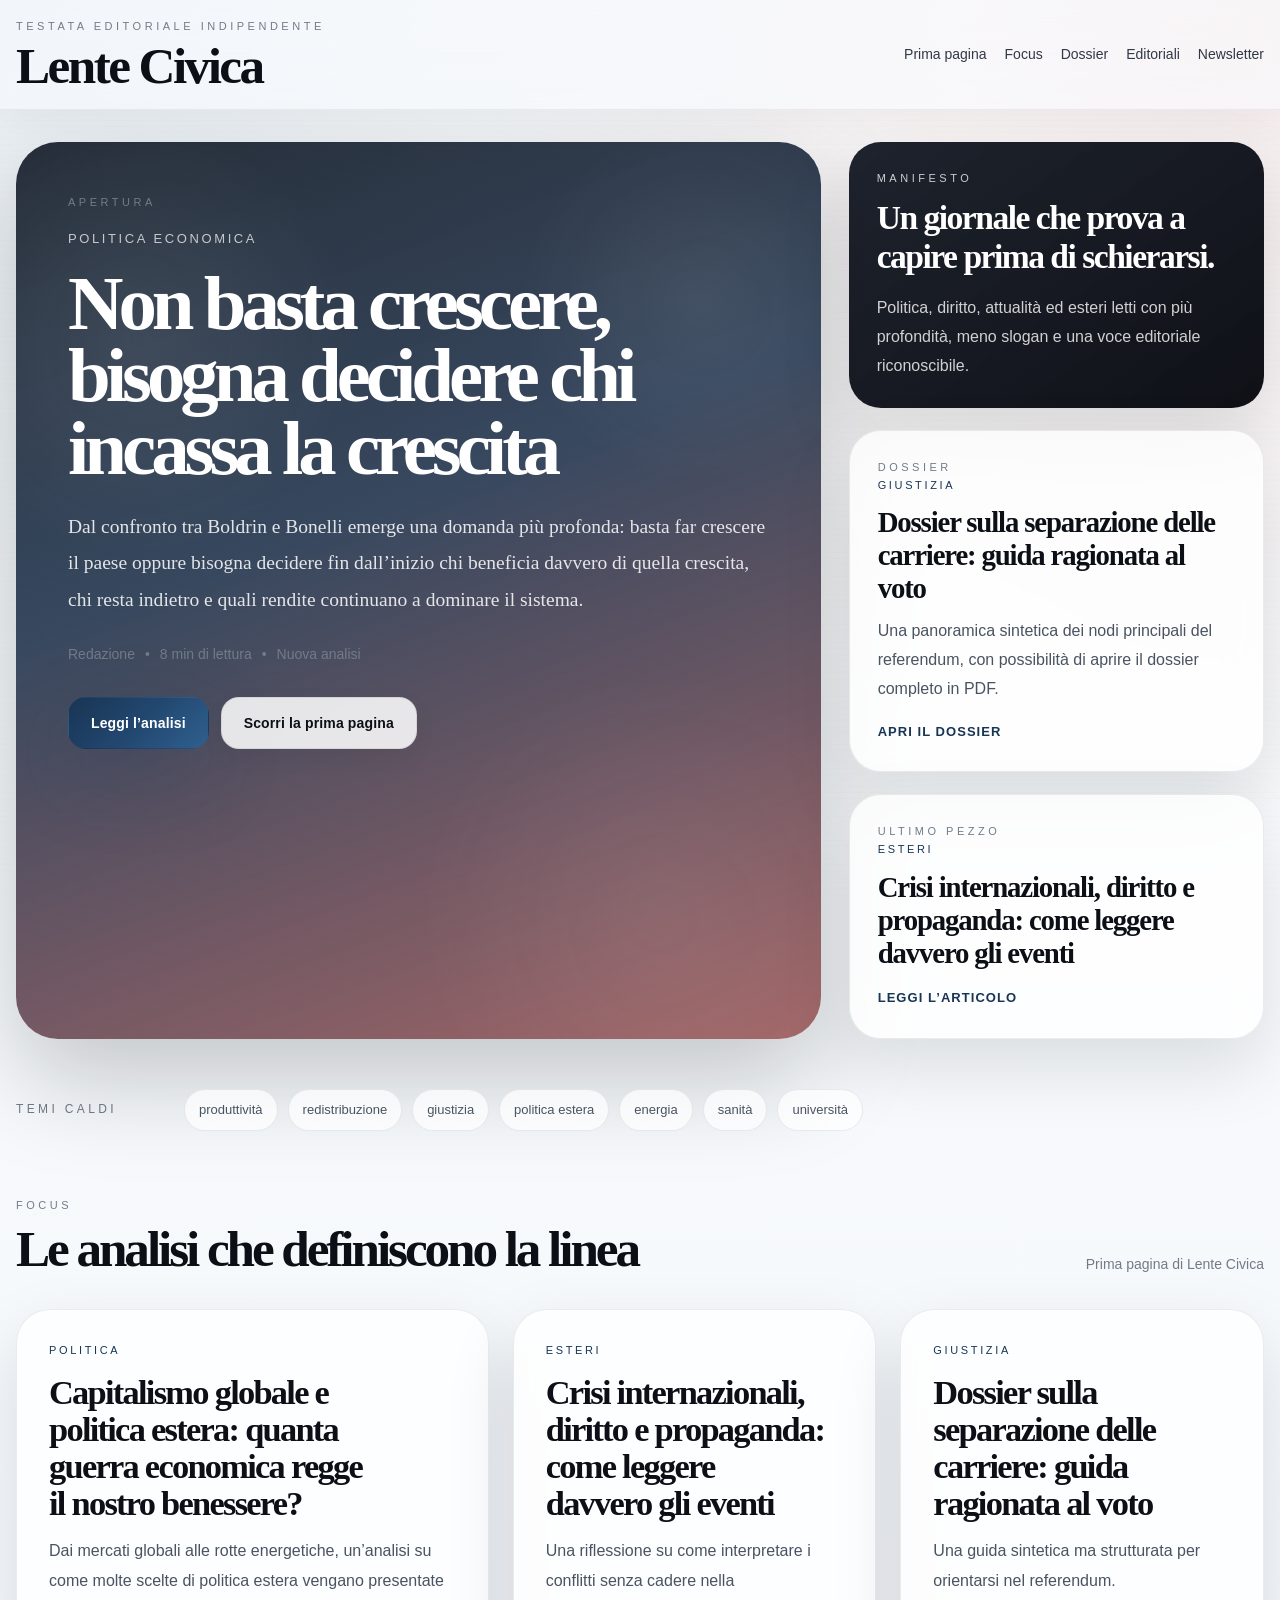
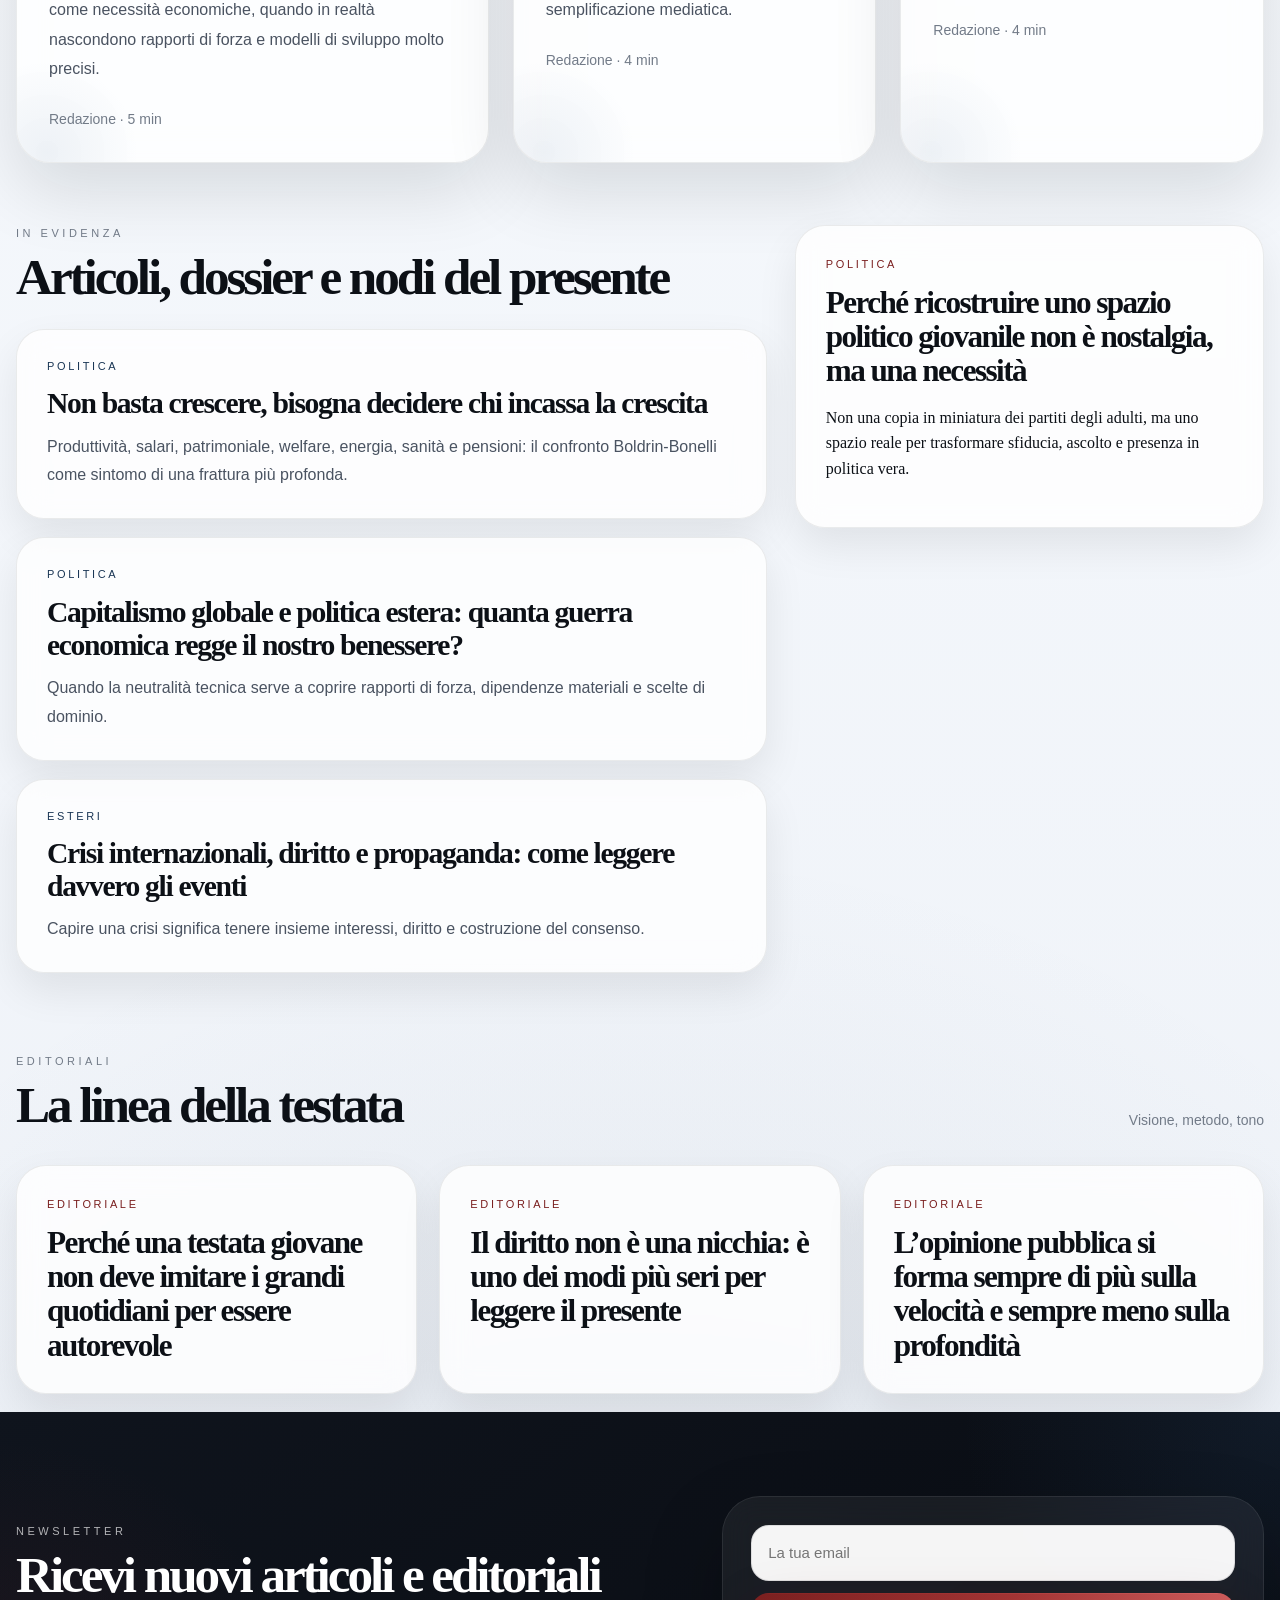
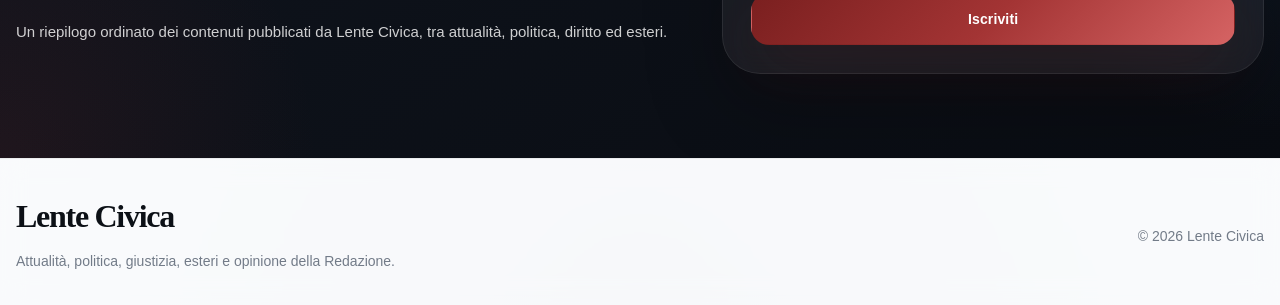
==== index.html @ 94ac6a51 "Update index.html" ====
<!DOCTYPE html>
<html lang="it">
<head>
  <meta charset="UTF-8" />
  <meta name="viewport" content="width=device-width, initial-scale=1.0" />
  <title>Lente Civica</title>
  <meta name="description" content="Lente Civica - Attualità, politica, giustizia, esteri e opinione della Redazione." />
  <link rel="stylesheet" href="styles.css" />
</head>
<body>
  <header class="site-header">
    <div class="container header-inner">
      <div class="brand">
        <div class="eyebrow">Testata editoriale indipendente</div>
        <a href="index.html" class="logo">Lente Civica</a>
      </div>

      <nav class="main-nav">
        <a href="#prima-pagina">Prima pagina</a>
        <a href="#focus">Focus</a>
        <a href="#dossier">Dossier</a>
        <a href="#editoriali">Editoriali</a>
        <a href="#newsletter">Newsletter</a>
      </nav>
    </div>
  </header>

  <main>
    <section class="front-page-hero" id="prima-pagina">
      <div class="container">
        <div class="front-page-grid">
          <article class="lead-feature">
            <div class="lead-feature-inner">
              <div class="eyebrow">Apertura</div>
              <div class="lead-kicker">Politica economica</div>
              <h1>Non basta crescere, bisogna decidere chi incassa la crescita</h1>
              <p class="lead-summary">
                Dal confronto tra Boldrin e Bonelli emerge una domanda più profonda: basta far crescere il paese oppure bisogna decidere fin dall’inizio chi beneficia davvero di quella crescita, chi resta indietro e quali rendite continuano a dominare il sistema.
              </p>
              <div class="meta">
                <span>Redazione</span>
                <span>•</span>
                <span>8 min di lettura</span>
                <span>•</span>
                <span>Nuova analisi</span>
              </div>
              <div class="hero-actions">
                <a class="btn btn-blue" href="articoli/boldrin-bonelli-crescita-redistribuzione.html">Leggi l’analisi</a>
                <a class="btn btn-light" href="#focus">Scorri la prima pagina</a>
              </div>
            </div>
          </article>

          <aside class="front-side-stack">
            <article class="front-side-card front-manifesto">
              <div class="eyebrow eyebrow-soft">Manifesto</div>
              <h2>Un giornale che prova a capire prima di schierarsi.</h2>
              <p>
                Politica, diritto, attualità ed esteri letti con più profondità, meno slogan e una voce editoriale riconoscibile.
              </p>
            </article>

            <article class="front-side-card front-dossier" id="dossier">
              <div class="eyebrow">Dossier</div>
              <div class="story-category">Giustizia</div>
              <h3>Dossier sulla separazione delle carriere: guida ragionata al voto</h3>
              <p>Una panoramica sintetica dei nodi principali del referendum, con possibilità di aprire il dossier completo in PDF.</p>
              <a href="articoli/dossier-separazione-carriere.html" class="inline-read">Apri il dossier</a>
            </article>

            <article class="front-side-card front-mini-article">
              <div class="eyebrow">Ultimo pezzo</div>
              <div class="story-category">Esteri</div>
              <h3>Crisi internazionali, diritto e propaganda: come leggere davvero gli eventi</h3>
              <a href="articoli/crisi-internazionali.html" class="inline-read">Leggi l’articolo</a>
            </article>
          </aside>
        </div>
      </div>
    </section>

    <section class="signal-band">
      <div class="container signal-band-inner">
        <div class="signal-label">Temi caldi</div>
        <div class="signal-items">
          <span>produttività</span>
          <span>redistribuzione</span>
          <span>giustizia</span>
          <span>politica estera</span>
          <span>energia</span>
          <span>sanità</span>
          <span>università</span>
        </div>
      </div>
    </section>

    <section class="magazine-section" id="focus">
      <div class="container">
        <div class="magazine-head">
          <div>
            <div class="eyebrow">Focus</div>
            <h2>Le analisi che definiscono la linea</h2>
          </div>
          <div class="section-note">Prima pagina di Lente Civica</div>
        </div>

        <div class="magazine-grid">
          <article class="mag-card mag-card-large">
            <a href="articoli/capitalismo-politica-estera.html" class="card-link">
              <div class="story-category">Politica</div>
              <h3>Capitalismo globale e politica estera: quanta guerra economica regge il nostro benessere?</h3>
              <p>
                Dai mercati globali alle rotte energetiche, un’analisi su come molte scelte di politica estera vengano presentate come necessità economiche, quando in realtà nascondono rapporti di forza e modelli di sviluppo molto precisi.
              </p>
              <div class="meta">Redazione · 5 min</div>
            </a>
          </article>

          <article class="mag-card">
            <a href="articoli/crisi-internazionali.html" class="card-link">
              <div class="story-category">Esteri</div>
              <h3>Crisi internazionali, diritto e propaganda: come leggere davvero gli eventi</h3>
              <p>Una riflessione su come interpretare i conflitti senza cadere nella semplificazione mediatica.</p>
              <div class="meta">Redazione · 4 min</div>
            </a>
          </article>

          <article class="mag-card">
            <a href="articoli/dossier-separazione-carriere.html" class="card-link">
              <div class="story-category">Giustizia</div>
              <h3>Dossier sulla separazione delle carriere: guida ragionata al voto</h3>
              <p>Una guida sintetica ma strutturata per orientarsi nel referendum.</p>
              <div class="meta">Redazione · 4 min</div>
            </a>
          </article>
        </div>
      </div>
    </section>

    <section class="split-feature-section">
      <div class="container split-feature-grid">
        <div class="split-left">
          <div class="eyebrow">In evidenza</div>
          <h2>Articoli, dossier e nodi del presente</h2>

          <div class="stacked-articles">
            <article class="stack-article">
              <a href="articoli/boldrin-bonelli-crescita-redistribuzione.html" class="card-link">
                <div class="story-category">Politica</div>
                <h3>Non basta crescere, bisogna decidere chi incassa la crescita</h3>
                <p>Produttività, salari, patrimoniale, welfare, energia, sanità e pensioni: il confronto Boldrin-Bonelli come sintomo di una frattura più profonda.</p>
              </a>
            </article>

            <article class="stack-article">
              <a href="articoli/capitalismo-politica-estera.html" class="card-link">
                <div class="story-category">Politica</div>
                <h3>Capitalismo globale e politica estera: quanta guerra economica regge il nostro benessere?</h3>
                <p>Quando la neutralità tecnica serve a coprire rapporti di forza, dipendenze materiali e scelte di dominio.</p>
              </a>
            </article>

            <article class="stack-article">
              <a href="articoli/crisi-internazionali.html" class="card-link">
                <div class="story-category">Esteri</div>
                <h3>Crisi internazionali, diritto e propaganda: come leggere davvero gli eventi</h3>
                <p>Capire una crisi significa tenere insieme interessi, diritto e costruzione del consenso.</p>
              </a>
            </article>
          </div>
        </div>

        <aside class="split-right">
          <article class="editorial-panel">
  <a href="articoli/spazio-politico-giovanile.html" class="card-link">
    <div class="mini-category red">Politica</div>
    <h3>Perché ricostruire uno spazio politico giovanile non è nostalgia, ma una necessità</h3>
    <p>Non una copia in miniatura dei partiti degli adulti, ma uno spazio reale per trasformare sfiducia, ascolto e presenza in politica vera.</p>
  </a>
</article>
        
    </section>

    <section class="editorial-zone" id="editoriali">
      <div class="container">
        <div class="magazine-head">
          <div>
            <div class="eyebrow">Editoriali</div>
            <h2>La linea della testata</h2>
          </div>
          <div class="section-note">Visione, metodo, tono</div>
        </div>

        <div class="editorial-zone-grid">
          <article class="editorial-panel">
            <div class="mini-category red">Editoriale</div>
            <h3>Perché una testata giovane non deve imitare i grandi quotidiani per essere autorevole</h3>
          </article>

          <article class="editorial-panel">
            <div class="mini-category red">Editoriale</div>
            <h3>Il diritto non è una nicchia: è uno dei modi più seri per leggere il presente</h3>
          </article>

          <article class="editorial-panel">
            <div class="mini-category red">Editoriale</div>
            <h3>L’opinione pubblica si forma sempre di più sulla velocità e sempre meno sulla profondità</h3>
          </article>
        </div>
      </div>
    </section>

    <section class="newsletter-section" id="newsletter">
      <div class="container newsletter-grid">
        <div>
          <div class="eyebrow eyebrow-dark">Newsletter</div>
          <h2>Ricevi nuovi articoli e editoriali</h2>
          <p>
            Un riepilogo ordinato dei contenuti pubblicati da Lente Civica, tra attualità, politica, diritto ed esteri.
          </p>
        </div>

        <form class="newsletter-form">
          <input type="email" placeholder="La tua email" />
          <button type="button" class="btn btn-red full">Iscriviti</button>
        </form>
      </div>
    </section>
  </main>

  <footer class="site-footer">
    <div class="container footer-inner">
      <div>
        <div class="footer-logo">Lente Civica</div>
        <div class="footer-text">Attualità, politica, giustizia, esteri e opinione della Redazione.</div>
      </div>
      <div class="footer-copy">© 2026 Lente Civica</div>
    </div>
  </footer>
</body>
</html>
---- styles.css ----
:root {
  --bg: #eef2f8;
  --bg-2: #f8fafd;
  --bg-3: #ffffff;
  --text: #0c1016;
  --text-soft: #4a5361;
  --muted: #727b88;
  --line: rgba(12, 16, 22, 0.08);
  --line-strong: rgba(12, 16, 22, 0.14);

  --navy: #193554;
  --navy-2: #22476f;
  --navy-3: #2f608f;
  --navy-4: #0f243d;

  --red: #7a1f1f;
  --red-2: #a33434;
  --red-3: #d56363;

  --white: #ffffff;
  --dark: #0a0d13;
  --dark-2: #121722;

  --glass: rgba(255, 255, 255, 0.66);
  --glass-strong: rgba(255, 255, 255, 0.84);
  --glass-dark: rgba(14, 18, 27, 0.76);

  --shadow-xs: 0 8px 24px rgba(10, 13, 19, 0.05);
  --shadow-sm: 0 18px 40px rgba(10, 13, 19, 0.08);
  --shadow-md: 0 28px 70px rgba(10, 13, 19, 0.12);
  --shadow-lg: 0 44px 110px rgba(10, 13, 19, 0.16);
  --shadow-navy: 0 28px 80px rgba(25, 53, 84, 0.24);
  --shadow-red: 0 22px 60px rgba(122, 31, 31, 0.18);

  --radius-2xl: 38px;
  --radius-xl: 30px;
  --radius-lg: 24px;
  --radius-md: 18px;
  --radius-sm: 14px;

  --max: 1280px;
  --reading: 800px;

  --transition-fast: 0.18s ease;
  --transition: 0.34s cubic-bezier(.22,.61,.36,1);
}

* {
  box-sizing: border-box;
}

html {
  scroll-behavior: smooth;
}

html,
body {
  overflow-x: hidden;
}

body {
  margin: 0;
  color: var(--text);
  font-family: Georgia, "Times New Roman", serif;
  line-height: 1.6;
  background:
    radial-gradient(circle at 0% 0%, rgba(47, 96, 143, 0.10), transparent 26%),
    radial-gradient(circle at 100% 0%, rgba(163, 52, 52, 0.09), transparent 22%),
    radial-gradient(circle at 50% 100%, rgba(25, 53, 84, 0.08), transparent 30%),
    linear-gradient(180deg, #fdfefe 0%, #f5f8fc 42%, #edf1f7 100%);
  animation: pageReveal 0.7s ease;
  position: relative;
}

body::before {
  content: "";
  position: fixed;
  inset: 0;
  pointer-events: none;
  background:
    linear-gradient(rgba(255,255,255,0.02), rgba(255,255,255,0.02)),
    repeating-linear-gradient(
      to bottom,
      rgba(12,16,22,0.012) 0px,
      rgba(12,16,22,0.012) 1px,
      transparent 1px,
      transparent 6px
    );
  opacity: 0.4;
  mix-blend-mode: multiply;
}

img {
  max-width: 100%;
  display: block;
}

a {
  color: inherit;
  text-decoration: none;
}

button,
input {
  font: inherit;
}

.container {
  width: min(calc(100% - 32px), var(--max));
  margin: 0 auto;
}

.site-header {
  position: sticky;
  top: 0;
  z-index: 110;
  background: rgba(248, 250, 253, 0.62);
  backdrop-filter: blur(22px) saturate(1.35);
  border-bottom: 1px solid rgba(12, 16, 22, 0.06);
  box-shadow: 0 12px 36px rgba(12, 16, 22, 0.04);
}

.header-inner {
  display: flex;
  align-items: center;
  justify-content: space-between;
  gap: 24px;
  padding: 18px 0;
}

.brand {
  display: flex;
  flex-direction: column;
  gap: 4px;
}

.logo {
  font-size: clamp(2.1rem, 4vw, 3.2rem);
  font-weight: 700;
  letter-spacing: -0.05em;
  line-height: 1;
  transition: color var(--transition), transform var(--transition), text-shadow var(--transition);
}

.logo:hover {
  color: var(--navy);
  transform: translateY(-1px);
  text-shadow: 0 10px 30px rgba(25, 53, 84, 0.12);
}

.eyebrow {
  font-family: Arial, Helvetica, sans-serif;
  font-size: 11px;
  letter-spacing: 0.32em;
  text-transform: uppercase;
  color: var(--muted);
}

.eyebrow-dark {
  color: rgba(255, 255, 255, 0.68);
}

.eyebrow-soft {
  color: rgba(255, 255, 255, 0.78);
}

.main-nav {
  display: flex;
  flex-wrap: wrap;
  gap: 18px;
  font-family: Arial, Helvetica, sans-serif;
  font-size: 14px;
  color: #313846;
}

.main-nav a {
  position: relative;
  padding: 4px 0;
  transition: color var(--transition-fast), transform var(--transition-fast), opacity var(--transition-fast);
}

.main-nav a::after {
  content: "";
  position: absolute;
  left: 0;
  bottom: -5px;
  width: 100%;
  height: 2px;
  border-radius: 999px;
  background: linear-gradient(90deg, var(--navy), var(--navy-3), var(--red));
  transform: scaleX(0);
  transform-origin: center;
  transition: transform var(--transition);
}

.main-nav a:hover {
  color: var(--navy);
  transform: translateY(-1px);
}

.main-nav a:hover::after {
  transform: scaleX(1);
}

.hero-section,
.article-hero {
  position: relative;
  overflow: hidden;
  background:
    linear-gradient(180deg, rgba(255,255,255,0.72), rgba(255,255,255,0.18)),
    linear-gradient(180deg, #f7f9fc 0%, #eef3f9 100%);
  border-bottom: 1px solid rgba(12,16,22,0.06);
}

.hero-section::before,
.article-hero::before {
  content: "";
  position: absolute;
  inset: 0;
  pointer-events: none;
  background:
    radial-gradient(circle at 7% 16%, rgba(47, 96, 143, 0.12), transparent 24%),
    radial-gradient(circle at 88% 12%, rgba(163, 52, 52, 0.10), transparent 18%),
    radial-gradient(circle at 50% 70%, rgba(25, 53, 84, 0.05), transparent 26%);
}

.hero-grid {
  position: relative;
  display: grid;
  grid-template-columns: 1.45fr 0.75fr;
  gap: 28px;
  padding: 52px 0 40px;
}

.card,
.card-dark,
.light-card {
  border-radius: var(--radius-2xl);
  transition:
    transform var(--transition),
    box-shadow var(--transition),
    border-color var(--transition),
    background var(--transition),
    filter var(--transition);
}

.card {
  position: relative;
  background: var(--glass);
  border: 1px solid rgba(255,255,255,0.7);
  box-shadow: var(--shadow-sm);
  backdrop-filter: blur(22px) saturate(1.28);
  overflow: hidden;
}

.card::before {
  content: "";
  position: absolute;
  inset: 0;
  pointer-events: none;
  background:
    linear-gradient(135deg, rgba(255,255,255,0.38), transparent 38%),
    radial-gradient(circle at top right, rgba(49, 91, 138, 0.08), transparent 24%);
}

.card:hover {
  transform: translateY(-8px) scale(1.006);
  box-shadow: var(--shadow-lg);
  border-color: rgba(49, 91, 138, 0.18);
  filter: saturate(1.03);
}

.card-dark {
  position: relative;
  background:
    linear-gradient(145deg, rgba(17, 23, 34, 0.94), rgba(9, 12, 18, 0.98));
  color: var(--white);
  border: 1px solid rgba(255,255,255,0.06);
  box-shadow: var(--shadow-md);
  overflow: hidden;
}

.card-dark::before {
  content: "";
  position: absolute;
  inset: 0;
  pointer-events: none;
  background:
    radial-gradient(circle at 90% 20%, rgba(47, 96, 143, 0.16), transparent 22%),
    radial-gradient(circle at 10% 100%, rgba(163, 52, 52, 0.12), transparent 24%);
}

.card-dark:hover {
  transform: translateY(-8px);
  box-shadow: 0 46px 110px rgba(10, 13, 19, 0.22);
}

.light-card {
  background: rgba(255,255,255,0.82);
  border: 1px solid rgba(12,16,22,0.06);
  box-shadow: var(--shadow-sm);
  backdrop-filter: blur(18px);
}

.hero-main {
  position: relative;
  overflow: hidden;
  padding: 52px;
  min-height: 100%;
}

.hero-main::before {
  content: "";
  position: absolute;
  top: -50px;
  right: -20px;
  width: 320px;
  height: 320px;
  border-radius: 50%;
  background: radial-gradient(circle, rgba(25,53,84,0.16), transparent 66%);
  pointer-events: none;
}

.hero-main::after {
  content: "";
  position: absolute;
  bottom: -100px;
  left: -40px;
  width: 260px;
  height: 260px;
  border-radius: 50%;
  background: radial-gradient(circle, rgba(122,31,31,0.10), transparent 70%);
  pointer-events: none;
}

.hero-main h1,
.article-hero h1 {
  margin: 18px 0 0;
  font-size: clamp(2.9rem, 6vw, 5.5rem);
  line-height: 0.95;
  letter-spacing: -0.06em;
  position: relative;
  z-index: 1;
  text-wrap: balance;
}

.hero-text,
.article-subtitle {
  margin: 24px 0 0;
  max-width: 780px;
  color: var(--text-soft);
  font-size: 1.24rem;
  line-height: 1.86;
  position: relative;
  z-index: 1;
}

.article-subtitle {
  color: #4d5664;
}

.meta {
  display: flex;
  flex-wrap: wrap;
  gap: 10px;
  margin-top: 24px;
  color: var(--muted);
  font-family: Arial, Helvetica, sans-serif;
  font-size: 14px;
  position: relative;
  z-index: 1;
}

.hero-actions {
  display: flex;
  flex-wrap: wrap;
  gap: 12px;
  margin-top: 32px;
  position: relative;
  z-index: 1;
}

.btn {
  display: inline-flex;
  align-items: center;
  justify-content: center;
  min-height: 52px;
  padding: 0 22px;
  border-radius: 18px;
  border: 1px solid transparent;
  font-family: Arial, Helvetica, sans-serif;
  font-size: 14px;
  font-weight: 700;
  letter-spacing: 0.01em;
  cursor: pointer;
  transition:
    transform var(--transition),
    background var(--transition),
    border-color var(--transition),
    color var(--transition),
    box-shadow var(--transition),
    opacity var(--transition),
    filter var(--transition);
  box-shadow: var(--shadow-xs);
}

.btn:hover {
  transform: translateY(-3px) scale(1.01);
}

.btn-blue {
  background: linear-gradient(135deg, var(--navy), var(--navy-2), var(--navy-3));
  color: var(--white);
  box-shadow: var(--shadow-navy);
}

.btn-blue:hover {
  filter: saturate(1.12) brightness(1.03);
}

.btn-light {
  background: rgba(255,255,255,0.86);
  color: var(--text);
  border-color: rgba(12,16,22,0.08);
  backdrop-filter: blur(10px);
}

.btn-light:hover {
  background: rgba(255,255,255,0.98);
}

.btn-red {
  background: linear-gradient(135deg, var(--red), var(--red-2), var(--red-3));
  color: var(--white);
  box-shadow: var(--shadow-red);
}

.btn-red:hover {
  filter: saturate(1.08) brightness(1.02);
}

.btn-white {
  background: rgba(255,255,255,0.96);
  color: var(--navy);
}

.full {
  width: 100%;
}

.pill {
  display: inline-flex;
  align-items: center;
  gap: 8px;
  padding: 9px 15px;
  border-radius: 999px;
  font-family: Arial, Helvetica, sans-serif;
  font-size: 11px;
  letter-spacing: 0.24em;
  text-transform: uppercase;
  width: fit-content;
  position: relative;
  z-index: 1;
}

.pill-blue {
  background: linear-gradient(135deg, var(--navy), var(--navy-2));
  color: var(--white);
  box-shadow: 0 12px 30px rgba(25, 53, 84, 0.18);
}

.hero-side {
  display: grid;
  gap: 24px;
}

.manifesto {
  padding: 34px;
  position: relative;
  overflow: hidden;
}

.manifesto::after {
  content: "";
  position: absolute;
  right: -50px;
  bottom: -50px;
  width: 190px;
  height: 190px;
  border-radius: 50%;
  background: radial-gradient(circle, rgba(255,255,255,0.08), transparent 68%);
}

.manifesto h2 {
  margin: 14px 0 0;
  font-size: 2.2rem;
  line-height: 1.2;
  letter-spacing: -0.045em;
  position: relative;
  z-index: 1;
}

.manifesto p {
  margin: 16px 0 0;
  color: rgba(255, 255, 255, 0.78);
  font-family: Arial, Helvetica, sans-serif;
  font-size: 15px;
  line-height: 1.88;
  position: relative;
  z-index: 1;
}

.mini-card,
.story-card,
.editorial-card,
.sidebar-card {
  position: relative;
  overflow: hidden;
}

.mini-card {
  padding: 26px;
}

.mini-card h3 {
  margin: 12px 0 0;
  font-size: 1.9rem;
  line-height: 1.18;
  letter-spacing: -0.04em;
}

.mini-category,
.story-category {
  font-family: Arial, Helvetica, sans-serif;
  font-size: 11px;
  letter-spacing: 0.24em;
  text-transform: uppercase;
  color: var(--navy);
}

.red {
  color: var(--red);
}

.soft-red {
  color: #d8a5a5;
}

.content-section {
  padding: 78px 0;
  animation: fadeUp 0.76s ease both;
  position: relative;
}

.section-head {
  display: flex;
  align-items: end;
  justify-content: space-between;
  gap: 20px;
  margin-bottom: 34px;
}

.section-head h2,
.content-section h2,
.newsletter-section h2,
.about-box h2,
.article-sidebar h3 {
  margin: 8px 0 0;
  font-size: clamp(2.2rem, 4vw, 3.7rem);
  line-height: 1.02;
  letter-spacing: -0.06em;
  text-wrap: balance;
}

.section-note {
  color: var(--muted);
  font-family: Arial, Helvetica, sans-serif;
  font-size: 14px;
}

.grid-3 {
  display: grid;
  grid-template-columns: repeat(3, minmax(0, 1fr));
  gap: 28px;
}

.story-card,
.editorial-card {
  padding: 32px;
  min-height: 100%;
}

.story-card h3,
.editorial-card h3 {
  margin: 12px 0 0;
  font-size: 2.04rem;
  line-height: 1.08;
  letter-spacing: -0.05em;
  transition: color var(--transition), transform var(--transition);
  text-wrap: balance;
}

.story-card p {
  margin: 14px 0 0;
  color: var(--text-soft);
  font-family: Arial, Helvetica, sans-serif;
  font-size: 15px;
  line-height: 1.86;
}

.story-card:hover h3,
.editorial-card:hover h3,
.mini-card:hover h3 {
  color: var(--navy);
  transform: translateY(-1px);
}

.story-card::before,
.editorial-card::before,
.mini-card::before,
.sidebar-card::before {
  content: "";
  position: absolute;
  inset: auto auto -90px -70px;
  width: 200px;
  height: 200px;
  border-radius: 50%;
  background: radial-gradient(circle, rgba(49,91,138,0.08), transparent 65%);
  pointer-events: none;
}

.section-band {
  border-top: 1px solid rgba(12,16,22,0.06);
  border-bottom: 1px solid rgba(12,16,22,0.06);
  background:
    linear-gradient(180deg, rgba(255,255,255,0.56), rgba(255,255,255,0.24)),
    linear-gradient(180deg, #f2f5fa, #fafbfd);
  padding: 48px 0;
  backdrop-filter: blur(10px);
}

.tags {
  display: flex;
  flex-wrap: wrap;
  gap: 12px;
  margin-top: 18px;
}

.tags span {
  padding: 12px 18px;
  background: rgba(255,255,255,0.82);
  border: 1px solid rgba(12,16,22,0.08);
  border-radius: 999px;
  font-family: Arial, Helvetica, sans-serif;
  font-size: 14px;
  color: #444d5c;
  backdrop-filter: blur(8px);
  transition:
    transform var(--transition),
    border-color var(--transition),
    color var(--transition),
    box-shadow var(--transition),
    background var(--transition);
}

.tags span:hover {
  transform: translateY(-4px) scale(1.01);
  color: var(--navy);
  background: rgba(255,255,255,0.98);
  border-color: rgba(25,53,84,0.18);
  box-shadow: var(--shadow-md);
}

.split-grid {
  display: grid;
  grid-template-columns: 1fr 0.8fr;
  gap: 44px;
  align-items: start;
}

.editorial-list {
  display: grid;
  gap: 18px;
  margin-top: 30px;
}

.about-box {
  padding: 38px;
  border-radius: var(--radius-2xl);
  background:
    linear-gradient(145deg, rgba(25,53,84,0.96), rgba(16,40,69,0.98));
  color: var(--white);
  box-shadow: var(--shadow-lg);
  position: relative;
  overflow: hidden;
}

.about-box::before {
  content: "";
  position: absolute;
  top: -90px;
  right: -70px;
  width: 240px;
  height: 240px;
  border-radius: 50%;
  background: radial-gradient(circle, rgba(255,255,255,0.08), transparent 66%);
}

.about-box p {
  margin: 18px 0 0;
  color: rgba(255, 255, 255, 0.88);
  font-family: Arial, Helvetica, sans-serif;
  font-size: 15px;
  line-height: 1.94;
  position: relative;
  z-index: 1;
}

.about-box .btn,
.about-box h2,
.about-box .eyebrow {
  position: relative;
  z-index: 1;
}

.about-box .btn {
  margin-top: 24px;
}

.newsletter-section {
  background:
    radial-gradient(circle at 100% 0%, rgba(49, 91, 138, 0.16), transparent 24%),
    radial-gradient(circle at 0% 100%, rgba(163, 52, 52, 0.12), transparent 24%),
    linear-gradient(145deg, #0f141d, #090c12);
  color: var(--white);
  padding: 84px 0;
  position: relative;
  overflow: hidden;
}

.newsletter-grid {
  display: grid;
  grid-template-columns: 1.1fr 0.9fr;
  gap: 44px;
  align-items: center;
}

.newsletter-section p {
  margin: 16px 0 0;
  max-width: 760px;
  color: rgba(255, 255, 255, 0.8);
  font-family: Arial, Helvetica, sans-serif;
  font-size: 15px;
  line-height: 1.94;
}

.newsletter-form {
  padding: 28px;
  border: 1px solid rgba(255, 255, 255, 0.08);
  border-radius: var(--radius-2xl);
  background: rgba(255, 255, 255, 0.06);
  box-shadow: 0 34px 80px rgba(0,0,0,0.24);
  backdrop-filter: blur(16px);
}

.newsletter-form.stacked {
  padding: 0;
  border: 0;
  background: transparent;
  box-shadow: none;
  backdrop-filter: none;
}

.newsletter-form input {
  width: 100%;
  height: 56px;
  padding: 0 16px;
  border: 1px solid rgba(12,16,22,0.1);
  border-radius: 18px;
  outline: none;
  background: rgba(255,255,255,0.96);
  color: var(--text);
  font-family: Arial, Helvetica, sans-serif;
  font-size: 15px;
  transition: border-color var(--transition), box-shadow var(--transition), transform var(--transition);
}

.newsletter-form input:focus {
  border-color: var(--navy-3);
  box-shadow: 0 0 0 5px rgba(49,91,138,0.12);
  transform: translateY(-1px);
}

.newsletter-form .btn {
  margin-top: 12px;
}

.site-footer {
  border-top: 1px solid rgba(12,16,22,0.06);
  background: rgba(255,255,255,0.76);
  backdrop-filter: blur(12px);
}

.footer-inner {
  display: flex;
  align-items: center;
  justify-content: space-between;
  gap: 24px;
  padding: 32px 0;
}

.footer-logo {
  font-size: 2rem;
  font-weight: 700;
  letter-spacing: -0.04em;
}

.footer-text,
.footer-copy {
  margin-top: 8px;
  color: var(--muted);
  font-family: Arial, Helvetica, sans-serif;
  font-size: 14px;
}

.article-hero-inner {
  max-width: 980px;
  padding: 60px 0 66px;
  animation: fadeUp 0.6s ease both;
  position: relative;
}

.back-link {
  display: inline-block;
  margin-bottom: 24px;
  color: var(--muted);
  font-family: Arial, Helvetica, sans-serif;
  font-size: 14px;
  transition: color var(--transition), transform var(--transition);
}

.back-link:hover {
  color: var(--navy);
  transform: translateX(-3px);
}

.article-layout-section {
  padding: 54px 0 80px;
}

.article-layout {
  display: grid;
  grid-template-columns: minmax(0, 1fr) 320px;
  gap: 40px;
  align-items: start;
}

.article-main {
  min-width: 0;
}

.article-cover-frame {
  padding: 16px;
  border: 1px solid rgba(12,16,22,0.06);
  border-radius: var(--radius-2xl);
  background: rgba(255,255,255,0.84);
  box-shadow: var(--shadow-lg);
  backdrop-filter: blur(14px);
}

.article-cover {
  aspect-ratio: 16 / 8;
  border-radius: 26px;
  background: linear-gradient(135deg, #193554 0%, #111111 60%, #7a1f1f 100%);
}

.article-image {
  width: 100%;
  height: 480px;
  display: block;
  border-radius: 26px;
  object-fit: cover;
}

.article-body {
  width: min(100%, var(--reading));
  margin: 44px auto 0;
}

.article-body p {
  margin: 0 0 34px;
  color: #20242c;
  font-size: 1.22rem;
  line-height: 2;
}

.highlight-box {
  margin-bottom: 36px;
  padding: 28px;
  border-left: 4px solid var(--red);
  border-radius: 0 24px 24px 0;
  background: linear-gradient(180deg, rgba(255,255,255,0.85), rgba(248,250,253,0.96));
  box-shadow: var(--shadow-sm);
  backdrop-filter: blur(8px);
}

.highlight-box p {
  margin: 12px 0 0;
  font-size: 1.15rem;
  font-weight: 600;
  line-height: 1.86;
}

.context-box {
  margin-top: 44px;
  padding: 32px;
  border-radius: var(--radius-xl);
  background: linear-gradient(145deg, var(--navy), #16304e);
  color: var(--white);
  box-shadow: var(--shadow-lg);
}

.context-box p {
  margin: 12px 0 0;
  color: rgba(255, 255, 255, 0.94);
  font-family: Arial, Helvetica, sans-serif;
  font-size: 15px;
  line-height: 1.92;
}

.article-sidebar {
  display: grid;
  gap: 22px;
}

.sidebar-card {
  padding: 28px;
}

.sidebar-info {
  display: grid;
  gap: 18px;
  margin-top: 18px;
  font-family: Arial, Helvetica, sans-serif;
  font-size: 14px;
  color: #454d59;
}

.sidebar-info .label {
  display: block;
  margin-bottom: 6px;
  color: var(--muted);
}

.related-item {
  padding-bottom: 18px;
  margin-top: 18px;
  border-bottom: 1px solid rgba(255, 255, 255, 0.1);
}

.related-item h3 {
  margin: 10px 0 0;
  font-size: 1.45rem;
  line-height: 1.22;
  letter-spacing: -0.03em;
}

.related-last {
  border-bottom: 0;
  padding-bottom: 0;
}

.light-card h3 {
  margin: 12px 0 0;
  font-size: 2rem;
  line-height: 1.1;
  letter-spacing: -0.04em;
}

.card-link {
  display: block;
  color: inherit;
  text-decoration: none;
}

@keyframes pageReveal {
  from {
    opacity: 0;
    transform: translateY(10px);
    filter: blur(2px);
  }
  to {
    opacity: 1;
    transform: translateY(0);
    filter: blur(0);
  }
}

@keyframes fadeUp {
  from {
    opacity: 0;
    transform: translateY(24px);
  }
  to {
    opacity: 1;
    transform: translateY(0);
  }
}

@media (max-width: 1100px) {
  .hero-grid,
  .split-grid,
  .newsletter-grid,
  .article-layout,
  .grid-3 {
    grid-template-columns: 1fr;
  }

  .article-sidebar {
    grid-template-columns: repeat(3, minmax(0, 1fr));
  }
}

@media (max-width: 780px) {
  .header-inner,
  .section-head,
  .footer-inner {
    flex-direction: column;
    align-items: flex-start;
  }

  .hero-main,
  .manifesto,
  .mini-card,
  .story-card,
  .editorial-card,
  .about-box,
  .sidebar-card {
    padding: 22px;
  }

  .hero-main h1,
  .article-hero h1 {
    font-size: clamp(2.25rem, 10vw, 3.3rem);
    line-height: 1.01;
  }

  .article-hero-inner {
    padding: 36px 0 44px;
  }

  .article-body p {
    font-size: 1.06rem;
    line-height: 1.88;
  }

  .article-sidebar {
    grid-template-columns: 1fr;
  }

  .main-nav {
    gap: 12px 14px;
  }

  .article-image {
    height: 260px;
  }

  .grid-3 {
    gap: 18px;
  }

  .content-section,
  .newsletter-section {
    padding: 58px 0;
  }
}
/* ===== HOME RADICALE ===== */

.front-page-hero {
  padding: 32px 0 22px;
}

.front-page-grid {
  display: grid;
  grid-template-columns: 1.55fr 0.8fr;
  gap: 28px;
  align-items: stretch;
}

.lead-feature {
  position: relative;
  min-height: 640px;
  border-radius: 42px;
  overflow: hidden;
  background:
    linear-gradient(160deg, rgba(10, 18, 31, 0.88), rgba(24, 43, 69, 0.86) 42%, rgba(122, 31, 31, 0.68) 100%);
  box-shadow: 0 40px 100px rgba(10, 13, 19, 0.22);
}

.lead-feature::before {
  content: "";
  position: absolute;
  inset: 0;
  background:
    radial-gradient(circle at 15% 22%, rgba(255,255,255,0.08), transparent 22%),
    radial-gradient(circle at 85% 18%, rgba(255,255,255,0.07), transparent 18%),
    radial-gradient(circle at 80% 86%, rgba(255,255,255,0.06), transparent 24%);
  pointer-events: none;
}

.lead-feature-inner {
  position: relative;
  z-index: 1;
  display: flex;
  flex-direction: column;
  justify-content: end;
  min-height: 640px;
  padding: 52px;
  color: #ffffff;
}

.lead-kicker {
  margin-top: 18px;
  font-family: Arial, Helvetica, sans-serif;
  font-size: 13px;
  letter-spacing: 0.2em;
  text-transform: uppercase;
  color: rgba(255,255,255,0.72);
}

.lead-feature h1 {
  margin: 18px 0 0;
  max-width: 900px;
  font-size: clamp(3rem, 6vw, 5.8rem);
  line-height: 0.94;
  letter-spacing: -0.065em;
  text-wrap: balance;
}

.lead-summary {
  margin: 24px 0 0;
  max-width: 760px;
  font-size: 1.22rem;
  line-height: 1.88;
  color: rgba(255,255,255,0.86);
}

.front-side-stack {
  display: grid;
  gap: 22px;
}

.front-side-card {
  border-radius: 32px;
  padding: 28px;
  position: relative;
  overflow: hidden;
  box-shadow: var(--shadow-md);
}

.front-manifesto {
  background: linear-gradient(145deg, rgba(18, 23, 34, 0.95), rgba(10, 12, 18, 0.98));
  color: white;
}

.front-manifesto h2 {
  margin: 12px 0 0;
  font-size: 2.1rem;
  line-height: 1.15;
  letter-spacing: -0.045em;
}

.front-manifesto p {
  margin: 16px 0 0;
  color: rgba(255,255,255,0.8);
  font-family: Arial, Helvetica, sans-serif;
  line-height: 1.82;
}

.front-dossier,
.front-mini-article {
  background: rgba(255,255,255,0.78);
  backdrop-filter: blur(16px);
  border: 1px solid rgba(12,16,22,0.08);
}

.front-dossier h3,
.front-mini-article h3 {
  margin: 12px 0 0;
  font-size: 1.8rem;
  line-height: 1.15;
  letter-spacing: -0.04em;
}

.front-dossier p {
  margin: 12px 0 0;
  color: var(--text-soft);
  font-family: Arial, Helvetica, sans-serif;
  line-height: 1.8;
}

.inline-read {
  display: inline-flex;
  align-items: center;
  margin-top: 18px;
  font-family: Arial, Helvetica, sans-serif;
  font-size: 13px;
  font-weight: 700;
  letter-spacing: 0.08em;
  text-transform: uppercase;
  color: var(--navy);
}

.inline-read:hover {
  opacity: 0.72;
}

.signal-band {
  padding: 10px 0 0;
}

.signal-band-inner {
  display: grid;
  grid-template-columns: 150px 1fr;
  gap: 18px;
  align-items: center;
  padding: 18px 0 8px;
}

.signal-label {
  font-family: Arial, Helvetica, sans-serif;
  font-size: 12px;
  text-transform: uppercase;
  letter-spacing: 0.28em;
  color: var(--muted);
}

.signal-items {
  display: flex;
  flex-wrap: wrap;
  gap: 10px;
}

.signal-items span {
  padding: 10px 14px;
  border-radius: 999px;
  background: rgba(255,255,255,0.72);
  border: 1px solid rgba(12,16,22,0.08);
  font-family: Arial, Helvetica, sans-serif;
  font-size: 13px;
  color: var(--text-soft);
  backdrop-filter: blur(10px);
}

.magazine-section {
  padding: 58px 0 28px;
}

.magazine-head {
  display: flex;
  align-items: end;
  justify-content: space-between;
  gap: 20px;
  margin-bottom: 34px;
}

.magazine-head h2 {
  margin: 8px 0 0;
  font-size: clamp(2.3rem, 4vw, 4rem);
  line-height: 1.02;
  letter-spacing: -0.06em;
}

.magazine-grid {
  display: grid;
  grid-template-columns: 1.3fr 1fr 1fr;
  gap: 24px;
}

.mag-card {
  position: relative;
  min-height: 320px;
  padding: 32px;
  border-radius: 34px;
  background: rgba(255,255,255,0.8);
  border: 1px solid rgba(12,16,22,0.08);
  box-shadow: var(--shadow-md);
  backdrop-filter: blur(14px);
  overflow: hidden;
  transition: transform var(--transition), box-shadow var(--transition), border-color var(--transition);
}

.mag-card::before {
  content: "";
  position: absolute;
  inset: auto auto -90px -70px;
  width: 200px;
  height: 200px;
  border-radius: 50%;
  background: radial-gradient(circle, rgba(49,91,138,0.08), transparent 65%);
  pointer-events: none;
}

.mag-card:hover {
  transform: translateY(-8px);
  box-shadow: var(--shadow-lg);
  border-color: rgba(49, 91, 138, 0.18);
}

.mag-card-large {
  min-height: 420px;
}

.mag-card h3 {
  margin: 14px 0 0;
  font-size: 2.15rem;
  line-height: 1.08;
  letter-spacing: -0.05em;
  text-wrap: balance;
}

.mag-card p {
  margin: 14px 0 0;
  font-family: Arial, Helvetica, sans-serif;
  color: var(--text-soft);
  line-height: 1.84;
}

.split-feature-section {
  padding: 34px 0 26px;
}

.split-feature-grid {
  display: grid;
  grid-template-columns: 1.2fr 0.75fr;
  gap: 28px;
  align-items: start;
}

.split-left h2 {
  margin: 8px 0 0;
  font-size: clamp(2.2rem, 4vw, 3.7rem);
  line-height: 1.02;
  letter-spacing: -0.06em;
}

.stacked-articles {
  display: grid;
  gap: 18px;
  margin-top: 26px;
}

.stack-article {
  padding: 28px 30px;
  border-radius: 28px;
  background: rgba(255,255,255,0.78);
  border: 1px solid rgba(12,16,22,0.08);
  box-shadow: var(--shadow-sm);
  backdrop-filter: blur(14px);
  transition: transform var(--transition), box-shadow var(--transition);
}

.stack-article:hover {
  transform: translateX(6px);
  box-shadow: var(--shadow-md);
}

.stack-article h3 {
  margin: 12px 0 0;
  font-size: 1.85rem;
  line-height: 1.12;
  letter-spacing: -0.045em;
}

.stack-article p {
  margin: 12px 0 0;
  font-family: Arial, Helvetica, sans-serif;
  color: var(--text-soft);
  line-height: 1.8;
}

.vertical-panel {
  min-height: 100%;
  padding: 34px;
  border-radius: 34px;
  background: linear-gradient(160deg, rgba(20, 39, 63, 0.96), rgba(10, 16, 25, 0.98));
  color: white;
  box-shadow: var(--shadow-lg);
  position: relative;
  overflow: hidden;
}

.vertical-panel::before {
  content: "";
  position: absolute;
  top: -60px;
  right: -60px;
  width: 220px;
  height: 220px;
  border-radius: 50%;
  background: radial-gradient(circle, rgba(255,255,255,0.08), transparent 68%);
}

.vertical-panel h3 {
  position: relative;
  z-index: 1;
  margin: 12px 0 0;
  font-size: 2rem;
  line-height: 1.12;
  letter-spacing: -0.045em;
}

.vertical-panel p {
  position: relative;
  z-index: 1;
  margin: 16px 0 0;
  color: rgba(255,255,255,0.82);
  font-family: Arial, Helvetica, sans-serif;
  line-height: 1.88;
}

.vertical-panel .btn,
.vertical-panel .eyebrow {
  position: relative;
  z-index: 1;
}

.vertical-panel .btn {
  margin-top: 22px;
}

.editorial-zone {
  padding: 54px 0 18px;
}

.editorial-zone-grid {
  display: grid;
  grid-template-columns: repeat(3, minmax(0, 1fr));
  gap: 22px;
  margin-top: 28px;
}

.editorial-panel {
  padding: 30px;
  border-radius: 30px;
  background: rgba(255,255,255,0.8);
  border: 1px solid rgba(12,16,22,0.08);
  box-shadow: var(--shadow-sm);
  backdrop-filter: blur(14px);
  transition: transform var(--transition), box-shadow var(--transition);
}

.editorial-panel:hover {
  transform: translateY(-8px);
  box-shadow: var(--shadow-md);
}

.editorial-panel h3 {
  margin: 12px 0 0;
  font-size: 1.95rem;
  line-height: 1.1;
  letter-spacing: -0.05em;
}

@media (max-width: 1100px) {
  .front-page-grid,
  .magazine-grid,
  .split-feature-grid,
  .editorial-zone-grid,
  .signal-band-inner {
    grid-template-columns: 1fr;
  }

  .signal-label {
    margin-bottom: 6px;
  }
}

@media (max-width: 780px) {
  .lead-feature,
  .lead-feature-inner {
    min-height: auto;
  }

  .lead-feature-inner,
  .front-side-card,
  .mag-card,
  .stack-article,
  .vertical-panel,
  .editorial-panel {
    padding: 22px;
  }

  .lead-feature h1 {
    font-size: clamp(2.4rem, 10vw, 3.5rem);
    line-height: 1.02;
  }

  .mag-card h3,
  .editorial-panel h3,
  .stack-article h3 {
    font-size: 1.65rem;
  }
}
/* ===== ARTICOLI ULTRA PREMIUM ===== */

.reading-progress {
  position: fixed;
  top: 0;
  left: 0;
  width: 100%;
  height: 4px;
  z-index: 999;
  background: rgba(255,255,255,0.06);
  backdrop-filter: blur(8px);
}

.reading-progress-bar {
  width: 0;
  height: 100%;
  background: linear-gradient(90deg, var(--navy), var(--navy-3), var(--red));
  box-shadow: 0 0 18px rgba(47, 96, 143, 0.35);
  transition: width 0.08s linear;
}

.article-hero-premium {
  padding-top: 18px;
  padding-bottom: 8px;
}

.article-hero-premium-inner {
  max-width: 1080px;
  padding: 46px 0 70px;
  position: relative;
}

.article-hero-premium-inner::before {
  content: "";
  position: absolute;
  right: -80px;
  top: -20px;
  width: 280px;
  height: 280px;
  border-radius: 50%;
  background: radial-gradient(circle, rgba(25,53,84,0.12), transparent 66%);
  pointer-events: none;
}

.article-hero-topline {
  display: flex;
  flex-wrap: wrap;
  align-items: center;
  gap: 14px;
  margin-bottom: 10px;
}

.article-hero-kicker {
  font-family: Arial, Helvetica, sans-serif;
  font-size: 12px;
  letter-spacing: 0.22em;
  text-transform: uppercase;
  color: var(--muted);
}

.article-hero-premium h1 {
  max-width: 1100px;
  margin-top: 18px;
  font-size: clamp(3.2rem, 7vw, 6.6rem);
  line-height: 0.92;
  letter-spacing: -0.075em;
  text-wrap: balance;
}

.article-subtitle-premium {
  max-width: 900px;
  font-size: 1.28rem;
  line-height: 1.92;
  margin-top: 26px;
}

.article-meta-premium {
  margin-top: 28px;
  font-size: 14px;
}

.article-layout-premium-section {
  padding-top: 26px;
}

.article-layout-premium {
  grid-template-columns: minmax(0, 1fr) 350px;
  gap: 44px;
}

.article-cover-premium-frame {
  padding: 18px;
  border-radius: 34px;
  background: rgba(255,255,255,0.78);
  border: 1px solid rgba(12,16,22,0.06);
  box-shadow: var(--shadow-lg);
  backdrop-filter: blur(18px);
}

.article-cover-premium {
  aspect-ratio: 16 / 8.2;
  border-radius: 30px;
  position: relative;
  overflow: hidden;
  background:
    linear-gradient(140deg, rgba(10, 18, 31, 0.88), rgba(24, 43, 69, 0.82) 42%, rgba(122, 31, 31, 0.66) 100%);
}

.article-cover-premium::before {
  content: "";
  position: absolute;
  inset: 0;
  background:
    radial-gradient(circle at 14% 20%, rgba(255,255,255,0.08), transparent 20%),
    radial-gradient(circle at 85% 18%, rgba(255,255,255,0.07), transparent 18%),
    radial-gradient(circle at 75% 82%, rgba(255,255,255,0.06), transparent 24%);
}

.article-image-premium {
  height: 520px;
  border-radius: 30px;
}

.article-body-premium {
  margin-top: 46px;
}

.article-body-premium p {
  font-size: 1.24rem;
  line-height: 2.02;
  margin-bottom: 36px;
}

.highlight-box-premium {
  padding: 30px;
  border-left: 4px solid var(--red);
  border-radius: 0 26px 26px 0;
  background:
    linear-gradient(180deg, rgba(255,255,255,0.86), rgba(248,250,253,0.98));
  box-shadow: var(--shadow-md);
  backdrop-filter: blur(10px);
}

.highlight-box-premium p {
  font-size: 1.16rem;
  line-height: 1.92;
}

.context-box-premium {
  margin-top: 48px;
  padding: 34px;
  border-radius: 30px;
  box-shadow: var(--shadow-lg);
}

.article-sidebar-premium {
  gap: 24px;
}

.sidebar-card-premium {
  border-radius: 28px;
  padding: 30px;
}

.related-premium {
  position: relative;
  overflow: hidden;
}

.related-premium-item {
  display: block;
  padding: 18px 0;
  border-bottom: 1px solid rgba(255,255,255,0.1);
  transition: transform var(--transition), opacity var(--transition);
}

.related-premium-item:hover {
  transform: translateX(6px);
  opacity: 0.9;
}

.related-premium-item h3 {
  margin: 10px 0 0;
  font-size: 1.55rem;
  line-height: 1.14;
  letter-spacing: -0.04em;
}

.related-premium-last {
  border-bottom: 0;
  padding-bottom: 0;
}

@media (max-width: 1100px) {
  .article-layout-premium {
    grid-template-columns: 1fr;
  }
}

@media (max-width: 780px) {
  .article-hero-premium h1 {
    font-size: clamp(2.4rem, 11vw, 4rem);
    line-height: 0.98;
  }

  .article-subtitle-premium {
    font-size: 1.08rem;
    line-height: 1.82;
  }

  .article-image-premium {
    height: 280px;
  }

  .article-body-premium p {
    font-size: 1.06rem;
    line-height: 1.9;
  }

  .sidebar-card-premium,
  .highlight-box-premium,
  .context-box-premium {
    padding: 24px;
  }
}
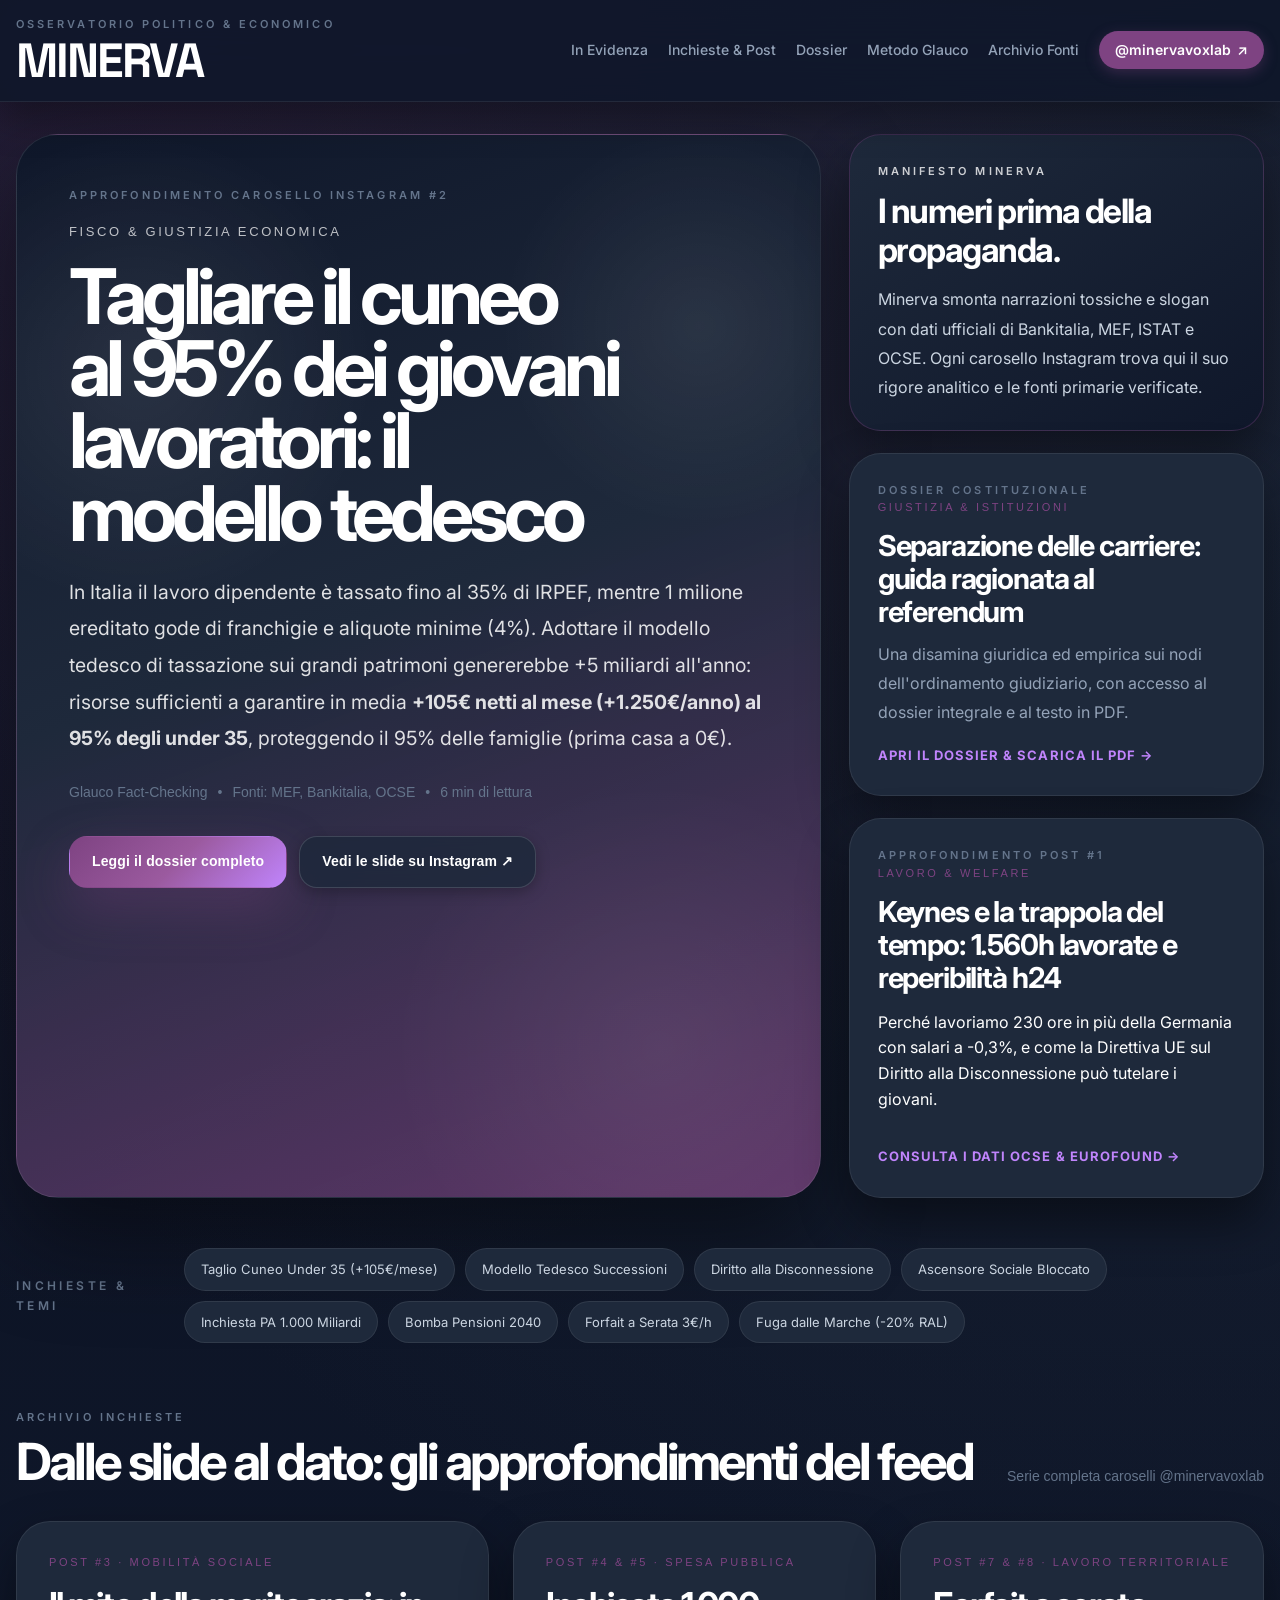
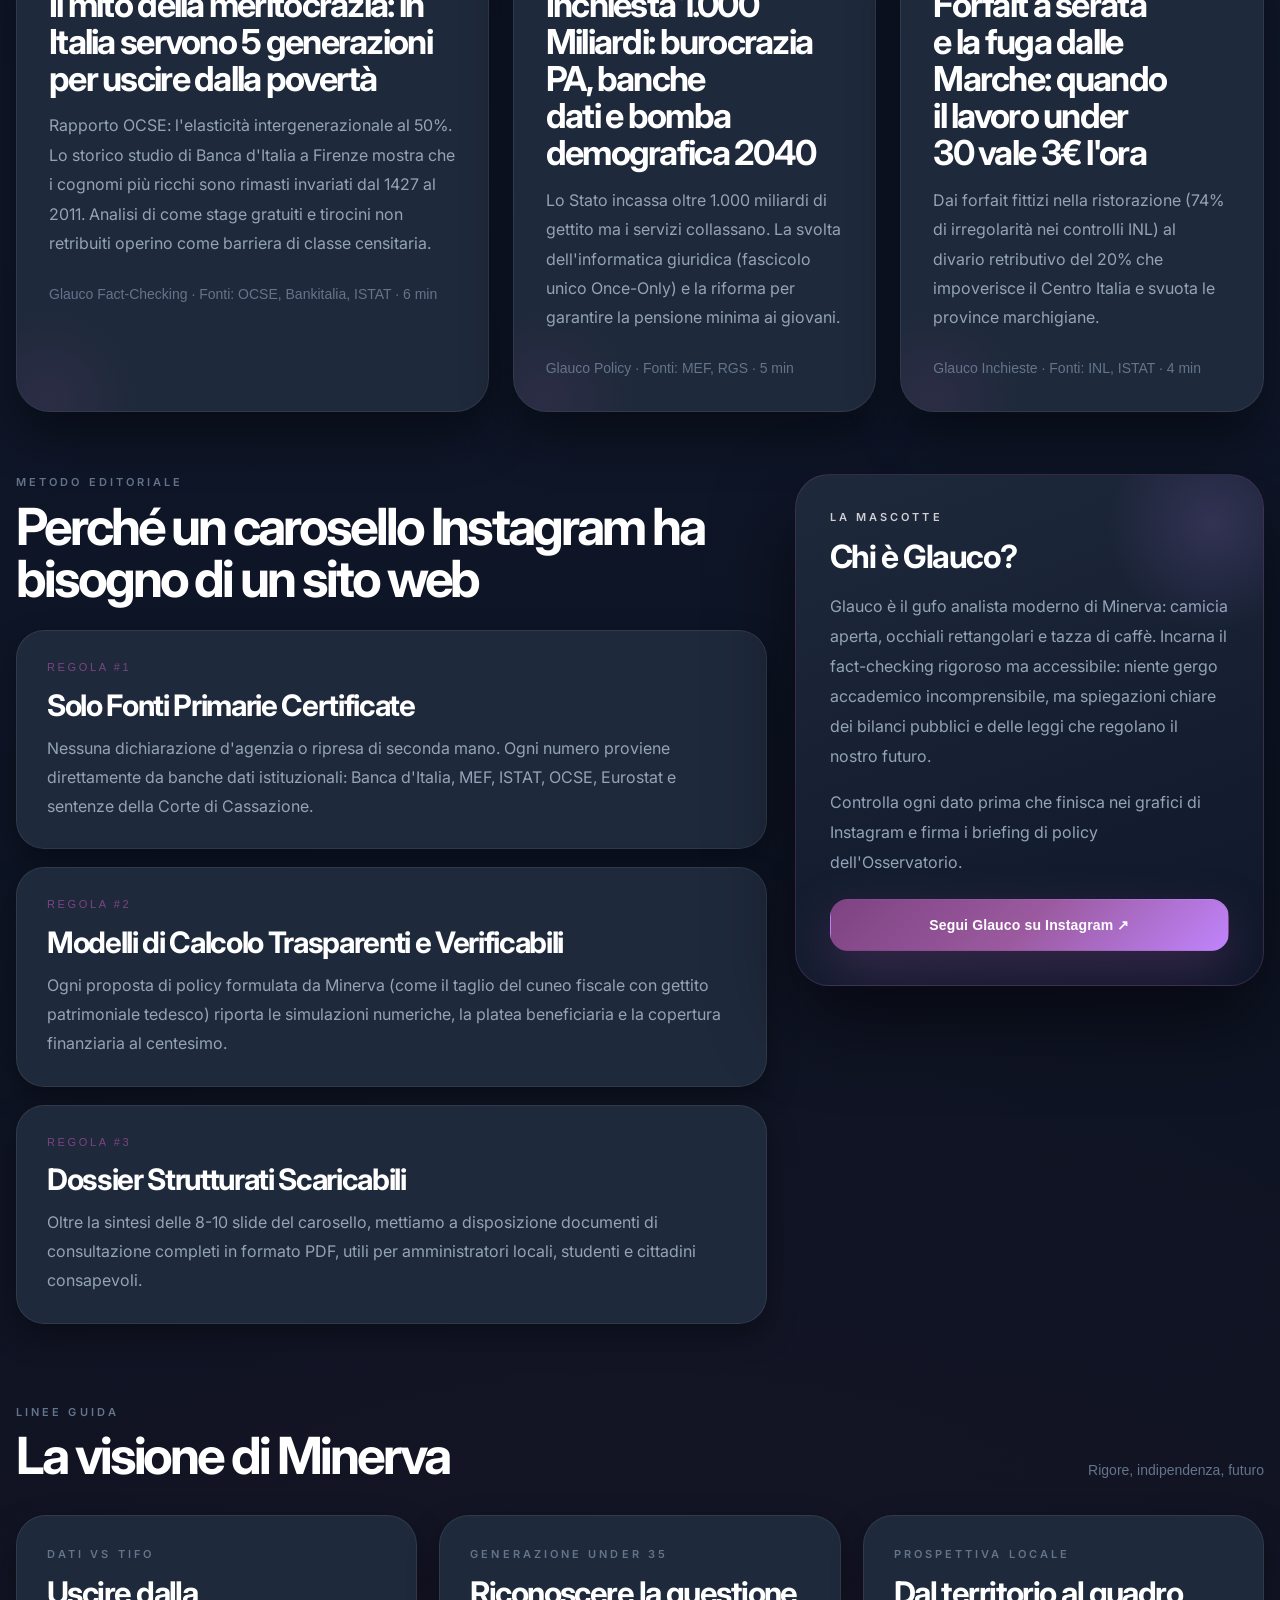
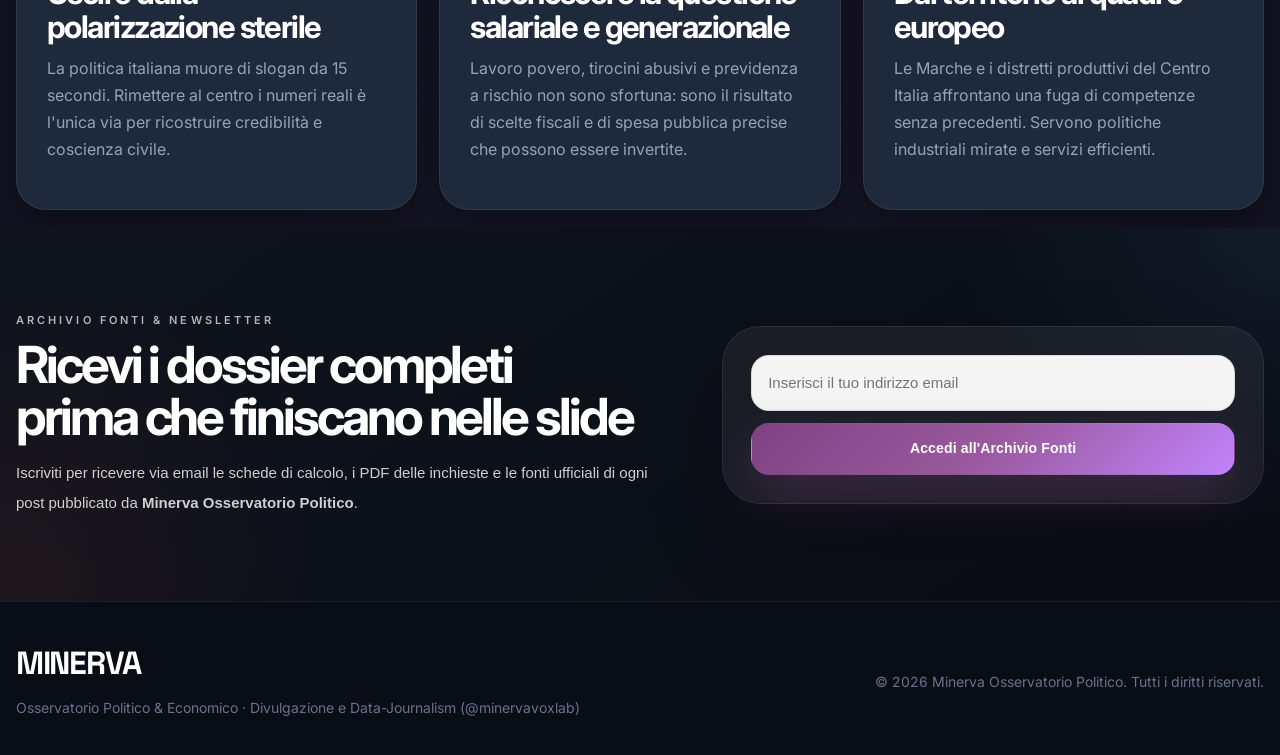
==== commit 1c0ed391: "feat: restyling Minerva Osservatorio Politico (@minervavoxlab) e conservazione articoli" ====
--- a/index.html
+++ b/index.html
@@ -3,24 +3,30 @@
 <head>
   <meta charset="UTF-8" />
   <meta name="viewport" content="width=device-width, initial-scale=1.0" />
-  <title>Lente Civica</title>
-  <meta name="description" content="Lente Civica - Attualità, politica, giustizia, esteri e opinione della Redazione." />
+  <title>Minerva — Osservatorio Politico (@minervavoxlab)</title>
+  <meta name="description" content="Minerva Osservatorio Politico (@minervavoxlab) - Inchieste basate sui dati, welfare, fiscalità, lavoro under 30 e approfondimento dei caroselli Instagram." />
+  <link rel="preconnect" href="https://fonts.googleapis.com">
+  <link rel="preconnect" href="https://fonts.gstatic.com" crossorigin>
+  <link href="https://fonts.googleapis.com/css2?family=Inter:wght@300;400;500;600;700;800&family=Space+Grotesk:wght@600;700&display=swap" rel="stylesheet">
   <link rel="stylesheet" href="styles.css" />
 </head>
 <body>
   <header class="site-header">
     <div class="container header-inner">
       <div class="brand">
-        <div class="eyebrow">Testata editoriale indipendente</div>
-        <a href="index.html" class="logo">Lente Civica</a>
+        <div class="eyebrow">Osservatorio Politico & Economico</div>
+        <a href="index.html" class="logo">MINERVA</a>
       </div>
 
       <nav class="main-nav">
-        <a href="#prima-pagina">Prima pagina</a>
-        <a href="#focus">Focus</a>
+        <a href="#prima-pagina">In Evidenza</a>
+        <a href="#inchieste">Inchieste & Post</a>
         <a href="#dossier">Dossier</a>
-        <a href="#editoriali">Editoriali</a>
-        <a href="#newsletter">Newsletter</a>
+        <a href="#metodo">Metodo Glauco</a>
+        <a href="#newsletter">Archivio Fonti</a>
+        <a href="https://www.instagram.com/minervavoxlab" target="_blank" rel="noopener" class="nav-ig-btn">
+          <span>@minervavoxlab</span> ↗
+        </a>
       </nav>
     </div>
   </header>
@@ -31,48 +37,49 @@
         <div class="front-page-grid">
           <article class="lead-feature">
             <div class="lead-feature-inner">
-              <div class="eyebrow">Apertura</div>
-              <div class="lead-kicker">Politica economica</div>
-              <h1>Non basta crescere, bisogna decidere chi incassa la crescita</h1>
+              <div class="eyebrow">Approfondimento Carosello Instagram #2</div>
+              <div class="lead-kicker">Fisco & Giustizia Economica</div>
+              <h1>Tagliare il cuneo al 95% dei giovani lavoratori: il modello tedesco</h1>
               <p class="lead-summary">
-                Dal confronto tra Boldrin e Bonelli emerge una domanda più profonda: basta far crescere il paese oppure bisogna decidere fin dall’inizio chi beneficia davvero di quella crescita, chi resta indietro e quali rendite continuano a dominare il sistema.
+                In Italia il lavoro dipendente è tassato fino al 35% di IRPEF, mentre 1 milione ereditato gode di franchigie e aliquote minime (4%). Adottare il modello tedesco di tassazione sui grandi patrimoni genererebbe +5 miliardi all'anno: risorse sufficienti a garantire in media <strong>+105€ netti al mese (+1.250€/anno) al 95% degli under 35</strong>, proteggendo il 95% delle famiglie (prima casa a 0€).
               </p>
               <div class="meta">
-                <span>Redazione</span>
+                <span>Glauco Fact-Checking</span>
                 <span>•</span>
-                <span>8 min di lettura</span>
+                <span>Fonti: MEF, Bankitalia, OCSE</span>
                 <span>•</span>
-                <span>Nuova analisi</span>
+                <span>6 min di lettura</span>
               </div>
               <div class="hero-actions">
-                <a class="btn btn-blue" href="articoli/boldrin-bonelli-crescita-redistribuzione.html">Leggi l’analisi</a>
-                <a class="btn btn-light" href="#focus">Scorri la prima pagina</a>
+                <a class="btn btn-blue" href="articoli/boldrin-bonelli-crescita-redistribuzione.html">Leggi il dossier completo</a>
+                <a class="btn btn-light" href="https://www.instagram.com/minervavoxlab" target="_blank" rel="noopener">Vedi le slide su Instagram ↗</a>
               </div>
             </div>
           </article>
 
           <aside class="front-side-stack">
             <article class="front-side-card front-manifesto">
-              <div class="eyebrow eyebrow-soft">Manifesto</div>
-              <h2>Un giornale che prova a capire prima di schierarsi.</h2>
-              <p>
-                Politica, diritto, attualità ed esteri letti con più profondità, meno slogan e una voce editoriale riconoscibile.
+              <div class="eyebrow eyebrow-soft">Manifesto Minerva</div>
+              <h2>I numeri prima della propaganda.</h2>
+              <p>
+                Minerva smonta narrazioni tossiche e slogan con dati ufficiali di Bankitalia, MEF, ISTAT e OCSE. Ogni carosello Instagram trova qui il suo rigore analitico e le fonti primarie verificate.
               </p>
             </article>
 
             <article class="front-side-card front-dossier" id="dossier">
-              <div class="eyebrow">Dossier</div>
-              <div class="story-category">Giustizia</div>
-              <h3>Dossier sulla separazione delle carriere: guida ragionata al voto</h3>
-              <p>Una panoramica sintetica dei nodi principali del referendum, con possibilità di aprire il dossier completo in PDF.</p>
-              <a href="articoli/dossier-separazione-carriere.html" class="inline-read">Apri il dossier</a>
+              <div class="eyebrow">Dossier Costituzionale</div>
+              <div class="story-category">Giustizia & Istituzioni</div>
+              <h3>Separazione delle carriere: guida ragionata al referendum</h3>
+              <p>Una disamina giuridica ed empirica sui nodi dell'ordinamento giudiziario, con accesso al dossier integrale e al testo in PDF.</p>
+              <a href="articoli/dossier-separazione-carriere.html" class="inline-read">Apri il dossier & scarica il PDF →</a>
             </article>
 
             <article class="front-side-card front-mini-article">
-              <div class="eyebrow">Ultimo pezzo</div>
-              <div class="story-category">Esteri</div>
-              <h3>Crisi internazionali, diritto e propaganda: come leggere davvero gli eventi</h3>
-              <a href="articoli/crisi-internazionali.html" class="inline-read">Leggi l’articolo</a>
+              <div class="eyebrow">Approfondimento Post #1</div>
+              <div class="story-category">Lavoro & Welfare</div>
+              <h3>Keynes e la trappola del tempo: 1.560h lavorate e reperibilità h24</h3>
+              <p>Perché lavoriamo 230 ore in più della Germania con salari a -0,3%, e come la Direttiva UE sul Diritto alla Disconnessione può tutelare i giovani.</p>
+              <a href="articoli/spazio-politico-giovanile.html" class="inline-read">Consulta i dati OCSE & Eurofound →</a>
             </article>
           </aside>
         </div>
@@ -81,130 +88,143 @@
 
     <section class="signal-band">
       <div class="container signal-band-inner">
-        <div class="signal-label">Temi caldi</div>
+        <div class="signal-label">Inchieste & Temi</div>
         <div class="signal-items">
-          <span>produttività</span>
-          <span>redistribuzione</span>
-          <span>giustizia</span>
-          <span>politica estera</span>
-          <span>energia</span>
-          <span>sanità</span>
-          <span>università</span>
-        </div>
-      </div>
-    </section>
-
-    <section class="magazine-section" id="focus">
+          <span>Taglio Cuneo Under 35 (+105€/mese)</span>
+          <span>Modello Tedesco Successioni</span>
+          <span>Diritto alla Disconnessione</span>
+          <span>Ascensore Sociale Bloccato</span>
+          <span>Inchiesta PA 1.000 Miliardi</span>
+          <span>Bomba Pensioni 2040</span>
+          <span>Forfait a Serata 3€/h</span>
+          <span>Fuga dalle Marche (-20% RAL)</span>
+        </div>
+      </div>
+    </section>
+
+    <section class="magazine-section" id="inchieste">
       <div class="container">
         <div class="magazine-head">
           <div>
-            <div class="eyebrow">Focus</div>
-            <h2>Le analisi che definiscono la linea</h2>
+            <div class="eyebrow">Archivio Inchieste</div>
+            <h2>Dalle slide al dato: gli approfondimenti del feed</h2>
           </div>
-          <div class="section-note">Prima pagina di Lente Civica</div>
+          <div class="section-note">Serie completa caroselli @minervavoxlab</div>
         </div>
 
         <div class="magazine-grid">
           <article class="mag-card mag-card-large">
+            <a href="articoli/spazio-politico-giovanile.html" class="card-link">
+              <div class="story-category">Post #3 · Mobilità Sociale</div>
+              <h3>Il mito della meritocrazia: in Italia servono 5 generazioni per uscire dalla povertà</h3>
+              <p>
+                Rapporto OCSE: l'elasticità intergenerazionale al 50%. Lo storico studio di Banca d'Italia a Firenze mostra che i cognomi più ricchi sono rimasti invariati dal 1427 al 2011. Analisi di come stage gratuiti e tirocini non retribuiti operino come barriera di classe censitaria.
+              </p>
+              <div class="meta">Glauco Fact-Checking · Fonti: OCSE, Bankitalia, ISTAT · 6 min</div>
+            </a>
+          </article>
+
+          <article class="mag-card">
             <a href="articoli/capitalismo-politica-estera.html" class="card-link">
-              <div class="story-category">Politica</div>
-              <h3>Capitalismo globale e politica estera: quanta guerra economica regge il nostro benessere?</h3>
-              <p>
-                Dai mercati globali alle rotte energetiche, un’analisi su come molte scelte di politica estera vengano presentate come necessità economiche, quando in realtà nascondono rapporti di forza e modelli di sviluppo molto precisi.
-              </p>
-              <div class="meta">Redazione · 5 min</div>
+              <div class="story-category">Post #4 & #5 · Spesa Pubblica</div>
+              <h3>Inchiesta 1.000 Miliardi: burocrazia PA, banche dati e bomba demografica 2040</h3>
+              <p>
+                Lo Stato incassa oltre 1.000 miliardi di gettito ma i servizi collassano. La svolta dell'informatica giuridica (fascicolo unico Once-Only) e la riforma per garantire la pensione minima ai giovani.
+              </p>
+              <div class="meta">Glauco Policy · Fonti: MEF, RGS · 5 min</div>
             </a>
           </article>
 
           <article class="mag-card">
             <a href="articoli/crisi-internazionali.html" class="card-link">
-              <div class="story-category">Esteri</div>
-              <h3>Crisi internazionali, diritto e propaganda: come leggere davvero gli eventi</h3>
-              <p>Una riflessione su come interpretare i conflitti senza cadere nella semplificazione mediatica.</p>
-              <div class="meta">Redazione · 4 min</div>
+              <div class="story-category">Post #7 & #8 · Lavoro Territoriale</div>
+              <h3>Forfait a serata e la fuga dalle Marche: quando il lavoro under 30 vale 3€ l'ora</h3>
+              <p>
+                Dai forfait fittizi nella ristorazione (74% di irregolarità nei controlli INL) al divario retributivo del 20% che impoverisce il Centro Italia e svuota le province marchigiane.
+              </p>
+              <div class="meta">Glauco Inchieste · Fonti: INL, ISTAT · 4 min</div>
             </a>
           </article>
-
-          <article class="mag-card">
-            <a href="articoli/dossier-separazione-carriere.html" class="card-link">
-              <div class="story-category">Giustizia</div>
-              <h3>Dossier sulla separazione delle carriere: guida ragionata al voto</h3>
-              <p>Una guida sintetica ma strutturata per orientarsi nel referendum.</p>
-              <div class="meta">Redazione · 4 min</div>
-            </a>
-          </article>
-        </div>
-      </div>
-    </section>
-
-    <section class="split-feature-section">
+        </div>
+      </div>
+    </section>
+
+    <section class="split-feature-section" id="metodo">
       <div class="container split-feature-grid">
         <div class="split-left">
-          <div class="eyebrow">In evidenza</div>
-          <h2>Articoli, dossier e nodi del presente</h2>
+          <div class="eyebrow">Metodo Editoriale</div>
+          <h2>Perché un carosello Instagram ha bisogno di un sito web</h2>
 
           <div class="stacked-articles">
             <article class="stack-article">
               <a href="articoli/boldrin-bonelli-crescita-redistribuzione.html" class="card-link">
-                <div class="story-category">Politica</div>
-                <h3>Non basta crescere, bisogna decidere chi incassa la crescita</h3>
-                <p>Produttività, salari, patrimoniale, welfare, energia, sanità e pensioni: il confronto Boldrin-Bonelli come sintomo di una frattura più profonda.</p>
+                <div class="story-category">Regola #1</div>
+                <h3>Solo Fonti Primarie Certificate</h3>
+                <p>Nessuna dichiarazione d'agenzia o ripresa di seconda mano. Ogni numero proviene direttamente da banche dati istituzionali: Banca d'Italia, MEF, ISTAT, OCSE, Eurostat e sentenze della Corte di Cassazione.</p>
               </a>
             </article>
 
             <article class="stack-article">
               <a href="articoli/capitalismo-politica-estera.html" class="card-link">
-                <div class="story-category">Politica</div>
-                <h3>Capitalismo globale e politica estera: quanta guerra economica regge il nostro benessere?</h3>
-                <p>Quando la neutralità tecnica serve a coprire rapporti di forza, dipendenze materiali e scelte di dominio.</p>
+                <div class="story-category">Regola #2</div>
+                <h3>Modelli di Calcolo Trasparenti e Verificabili</h3>
+                <p>Ogni proposta di policy formulata da Minerva (come il taglio del cuneo fiscale con gettito patrimoniale tedesco) riporta le simulazioni numeriche, la platea beneficiaria e la copertura finanziaria al centesimo.</p>
               </a>
             </article>
 
             <article class="stack-article">
-              <a href="articoli/crisi-internazionali.html" class="card-link">
-                <div class="story-category">Esteri</div>
-                <h3>Crisi internazionali, diritto e propaganda: come leggere davvero gli eventi</h3>
-                <p>Capire una crisi significa tenere insieme interessi, diritto e costruzione del consenso.</p>
+              <a href="articoli/dossier-separazione-carriere.html" class="card-link">
+                <div class="story-category">Regola #3</div>
+                <h3>Dossier Strutturati Scaricabili</h3>
+                <p>Oltre la sintesi delle 8-10 slide del carosello, mettiamo a disposizione documenti di consultazione completi in formato PDF, utili per amministratori locali, studenti e cittadini consapevoli.</p>
               </a>
             </article>
           </div>
         </div>
 
         <aside class="split-right">
-          <article class="editorial-panel">
-  <a href="articoli/spazio-politico-giovanile.html" class="card-link">
-    <div class="mini-category red">Politica</div>
-    <h3>Perché ricostruire uno spazio politico giovanile non è nostalgia, ma una necessità</h3>
-    <p>Non una copia in miniatura dei partiti degli adulti, ma uno spazio reale per trasformare sfiducia, ascolto e presenza in politica vera.</p>
-  </a>
-</article>
-        
-    </section>
-
-    <section class="editorial-zone" id="editoriali">
+          <article class="vertical-panel">
+            <div class="eyebrow eyebrow-soft">La Mascotte</div>
+            <h3>Chi è Glauco?</h3>
+            <p>
+              Glauco è il gufo analista moderno di Minerva: camicia aperta, occhiali rettangolari e tazza di caffè. Incarna il fact-checking rigoroso ma accessibile: niente gergo accademico incomprensibile, ma spiegazioni chiare dei bilanci pubblici e delle leggi che regolano il nostro futuro.
+            </p>
+            <p>
+              Controlla ogni dato prima che finisca nei grafici di Instagram e firma i briefing di policy dell'Osservatorio.
+            </p>
+            <a href="https://www.instagram.com/minervavoxlab" target="_blank" rel="noopener" class="btn btn-blue full">Segui Glauco su Instagram ↗</a>
+          </article>
+        </aside>
+      </div>
+    </section>
+
+    <section class="editorial-zone">
       <div class="container">
         <div class="magazine-head">
           <div>
-            <div class="eyebrow">Editoriali</div>
-            <h2>La linea della testata</h2>
+            <div class="eyebrow">Linee Guida</div>
+            <h2>La visione di Minerva</h2>
           </div>
-          <div class="section-note">Visione, metodo, tono</div>
+          <div class="section-note">Rigore, indipendenza, futuro</div>
         </div>
 
         <div class="editorial-zone-grid">
           <article class="editorial-panel">
-            <div class="mini-category red">Editoriale</div>
-            <h3>Perché una testata giovane non deve imitare i grandi quotidiani per essere autorevole</h3>
+            <div class="eyebrow">Dati vs Tifo</div>
+            <h3>Uscire dalla polarizzazione sterile</h3>
+            <p>La politica italiana muore di slogan da 15 secondi. Rimettere al centro i numeri reali è l'unica via per ricostruire credibilità e coscienza civile.</p>
           </article>
 
           <article class="editorial-panel">
-            <div class="mini-category red">Editoriale</div>
-            <h3>Il diritto non è una nicchia: è uno dei modi più seri per leggere il presente</h3>
+            <div class="eyebrow">Generazione Under 35</div>
+            <h3>Riconoscere la questione salariale e generazionale</h3>
+            <p>Lavoro povero, tirocini abusivi e previdenza a rischio non sono sfortuna: sono il risultato di scelte fiscali e di spesa pubblica precise che possono essere invertite.</p>
           </article>
 
           <article class="editorial-panel">
-            <div class="mini-category red">Editoriale</div>
-            <h3>L’opinione pubblica si forma sempre di più sulla velocità e sempre meno sulla profondità</h3>
+            <div class="eyebrow">Prospettiva Locale</div>
+            <h3>Dal territorio al quadro europeo</h3>
+            <p>Le Marche e i distretti produttivi del Centro Italia affrontano una fuga di competenze senza precedenti. Servono politiche industriali mirate e servizi efficienti.</p>
           </article>
         </div>
       </div>
@@ -213,16 +233,16 @@
     <section class="newsletter-section" id="newsletter">
       <div class="container newsletter-grid">
         <div>
-          <div class="eyebrow eyebrow-dark">Newsletter</div>
-          <h2>Ricevi nuovi articoli e editoriali</h2>
+          <div class="eyebrow eyebrow-dark">Archivio Fonti & Newsletter</div>
+          <h2>Ricevi i dossier completi prima che finiscano nelle slide</h2>
           <p>
-            Un riepilogo ordinato dei contenuti pubblicati da Lente Civica, tra attualità, politica, diritto ed esteri.
+            Iscriviti per ricevere via email le schede di calcolo, i PDF delle inchieste e le fonti ufficiali di ogni post pubblicato da <strong>Minerva Osservatorio Politico</strong>.
           </p>
         </div>
 
         <form class="newsletter-form">
-          <input type="email" placeholder="La tua email" />
-          <button type="button" class="btn btn-red full">Iscriviti</button>
+          <input type="email" placeholder="Inserisci il tuo indirizzo email" required />
+          <button type="submit" class="btn btn-blue full">Accedi all'Archivio Fonti</button>
         </form>
       </div>
     </section>
@@ -231,10 +251,10 @@
   <footer class="site-footer">
     <div class="container footer-inner">
       <div>
-        <div class="footer-logo">Lente Civica</div>
-        <div class="footer-text">Attualità, politica, giustizia, esteri e opinione della Redazione.</div>
-      </div>
-      <div class="footer-copy">© 2026 Lente Civica</div>
+        <div class="footer-logo">MINERVA</div>
+        <div class="footer-text">Osservatorio Politico & Economico · Divulgazione e Data-Journalism (@minervavoxlab)</div>
+      </div>
+      <div class="footer-copy">© 2026 Minerva Osservatorio Politico. Tutti i diritti riservati.</div>
     </div>
   </footer>
 </body>
--- a/styles.css
+++ b/styles.css
@@ -1,36 +1,42 @@
+@import url('https://fonts.googleapis.com/css2?family=Inter:wght@300;400;500;600;700;800&family=Space+Grotesk:wght@600;700&display=swap');
+
 :root {
-  --bg: #eef2f8;
-  --bg-2: #f8fafd;
-  --bg-3: #ffffff;
-  --text: #0c1016;
-  --text-soft: #4a5361;
-  --muted: #727b88;
-  --line: rgba(12, 16, 22, 0.08);
-  --line-strong: rgba(12, 16, 22, 0.14);
-
-  --navy: #193554;
-  --navy-2: #22476f;
-  --navy-3: #2f608f;
-  --navy-4: #0f243d;
-
-  --red: #7a1f1f;
-  --red-2: #a33434;
-  --red-3: #d56363;
+  --bg: #0F172A;
+  --bg-2: #131d35;
+  --bg-3: #1E293B;
+  --text: #FFFFFF;
+  --text-soft: #94A3B8;
+  --muted: #64748B;
+  --line: rgba(255, 255, 255, 0.08);
+  --line-strong: rgba(255, 255, 255, 0.16);
+
+  --navy: #7E4382;
+  --navy-2: #9B5A9F;
+  --navy-3: #C084FC;
+  --navy-4: #542457;
+
+  --red: #7E4382;
+  --red-2: #9B5A9F;
+  --red-3: #C084FC;
+
+  --purple: #7E4382;
+  --purple-light: #9B5A9F;
+  --purple-glow: rgba(126, 67, 130, 0.35);
 
   --white: #ffffff;
-  --dark: #0a0d13;
-  --dark-2: #121722;
-
-  --glass: rgba(255, 255, 255, 0.66);
-  --glass-strong: rgba(255, 255, 255, 0.84);
-  --glass-dark: rgba(14, 18, 27, 0.76);
-
-  --shadow-xs: 0 8px 24px rgba(10, 13, 19, 0.05);
-  --shadow-sm: 0 18px 40px rgba(10, 13, 19, 0.08);
-  --shadow-md: 0 28px 70px rgba(10, 13, 19, 0.12);
-  --shadow-lg: 0 44px 110px rgba(10, 13, 19, 0.16);
-  --shadow-navy: 0 28px 80px rgba(25, 53, 84, 0.24);
-  --shadow-red: 0 22px 60px rgba(122, 31, 31, 0.18);
+  --dark: #070B14;
+  --dark-2: #0F172A;
+
+  --glass: rgba(30, 41, 59, 0.75);
+  --glass-strong: rgba(30, 41, 59, 0.92);
+  --glass-dark: rgba(15, 23, 42, 0.90);
+
+  --shadow-xs: 0 4px 14px rgba(0, 0, 0, 0.25);
+  --shadow-sm: 0 12px 30px rgba(0, 0, 0, 0.35);
+  --shadow-md: 0 24px 50px rgba(0, 0, 0, 0.45);
+  --shadow-lg: 0 35px 80px rgba(0, 0, 0, 0.55);
+  --shadow-navy: 0 20px 50px rgba(126, 67, 130, 0.35);
+  --shadow-red: 0 20px 50px rgba(126, 67, 130, 0.35);
 
   --radius-2xl: 38px;
   --radius-xl: 30px;
@@ -61,15 +67,16 @@
 body {
   margin: 0;
   color: var(--text);
-  font-family: Georgia, "Times New Roman", serif;
+  font-family: 'Inter', system-ui, -apple-system, BlinkMacSystemFont, "Segoe UI", Roboto, sans-serif;
   line-height: 1.6;
   background:
-    radial-gradient(circle at 0% 0%, rgba(47, 96, 143, 0.10), transparent 26%),
-    radial-gradient(circle at 100% 0%, rgba(163, 52, 52, 0.09), transparent 22%),
-    radial-gradient(circle at 50% 100%, rgba(25, 53, 84, 0.08), transparent 30%),
-    linear-gradient(180deg, #fdfefe 0%, #f5f8fc 42%, #edf1f7 100%);
+    radial-gradient(circle at 10% 0%, rgba(126, 67, 130, 0.22), transparent 32%),
+    radial-gradient(circle at 90% 10%, rgba(30, 41, 59, 0.7), transparent 35%),
+    radial-gradient(circle at 50% 100%, rgba(126, 67, 130, 0.15), transparent 40%),
+    linear-gradient(180deg, #0b1120 0%, #0f172a 45%, #090d16 100%);
   animation: pageReveal 0.7s ease;
   position: relative;
+  min-height: 100vh;
 }
 
 body::before {
@@ -114,10 +121,10 @@
   position: sticky;
   top: 0;
   z-index: 110;
-  background: rgba(248, 250, 253, 0.62);
-  backdrop-filter: blur(22px) saturate(1.35);
-  border-bottom: 1px solid rgba(12, 16, 22, 0.06);
-  box-shadow: 0 12px 36px rgba(12, 16, 22, 0.04);
+  background: rgba(15, 23, 42, 0.88);
+  backdrop-filter: blur(24px) saturate(1.4);
+  border-bottom: 1px solid rgba(255, 255, 255, 0.08);
+  box-shadow: 0 16px 36px rgba(0, 0, 0, 0.35);
 }
 
 .header-inner {
@@ -125,33 +132,36 @@
   align-items: center;
   justify-content: space-between;
   gap: 24px;
-  padding: 18px 0;
+  padding: 16px 0;
 }
 
 .brand {
   display: flex;
   flex-direction: column;
-  gap: 4px;
+  gap: 3px;
 }
 
 .logo {
-  font-size: clamp(2.1rem, 4vw, 3.2rem);
+  font-family: 'Space Grotesk', 'Inter', sans-serif;
+  font-size: clamp(2.1rem, 4vw, 3rem);
   font-weight: 700;
-  letter-spacing: -0.05em;
+  letter-spacing: -0.04em;
   line-height: 1;
+  color: #ffffff;
   transition: color var(--transition), transform var(--transition), text-shadow var(--transition);
 }
 
 .logo:hover {
-  color: var(--navy);
+  color: var(--navy-3);
   transform: translateY(-1px);
-  text-shadow: 0 10px 30px rgba(25, 53, 84, 0.12);
+  text-shadow: 0 10px 30px rgba(192, 132, 252, 0.35);
 }
 
 .eyebrow {
-  font-family: Arial, Helvetica, sans-serif;
+  font-family: 'Inter', system-ui, sans-serif;
   font-size: 11px;
-  letter-spacing: 0.32em;
+  font-weight: 600;
+  letter-spacing: 0.28em;
   text-transform: uppercase;
   color: var(--muted);
 }
@@ -166,11 +176,13 @@
 
 .main-nav {
   display: flex;
+  align-items: center;
   flex-wrap: wrap;
-  gap: 18px;
-  font-family: Arial, Helvetica, sans-serif;
+  gap: 20px;
+  font-family: 'Inter', system-ui, sans-serif;
   font-size: 14px;
-  color: #313846;
+  font-weight: 500;
+  color: #94A3B8;
 }
 
 .main-nav a {
@@ -187,19 +199,38 @@
   width: 100%;
   height: 2px;
   border-radius: 999px;
-  background: linear-gradient(90deg, var(--navy), var(--navy-3), var(--red));
+  background: linear-gradient(90deg, var(--navy), var(--navy-3));
   transform: scaleX(0);
   transform-origin: center;
   transition: transform var(--transition);
 }
 
 .main-nav a:hover {
-  color: var(--navy);
+  color: #ffffff;
   transform: translateY(-1px);
 }
 
 .main-nav a:hover::after {
   transform: scaleX(1);
+}
+
+.main-nav .nav-ig-btn {
+  display: inline-flex;
+  align-items: center;
+  gap: 6px;
+  padding: 8px 16px;
+  border-radius: 999px;
+  background: var(--purple);
+  color: #ffffff;
+  font-weight: 600;
+  box-shadow: 0 4px 14px var(--purple-glow);
+  transition: background var(--transition), transform var(--transition);
+}
+
+.main-nav .nav-ig-btn:hover {
+  background: var(--purple-light);
+  transform: translateY(-2px);
+  color: #ffffff;
 }
 
 .hero-section,
@@ -419,14 +450,16 @@
 }
 
 .btn-light {
-  background: rgba(255,255,255,0.86);
-  color: var(--text);
-  border-color: rgba(12,16,22,0.08);
+  background: rgba(30, 41, 59, 0.85);
+  color: #ffffff;
+  border: 1px solid rgba(255, 255, 255, 0.14);
   backdrop-filter: blur(10px);
 }
 
 .btn-light:hover {
-  background: rgba(255,255,255,0.98);
+  background: rgba(45, 60, 85, 0.95);
+  border-color: rgba(192, 132, 252, 0.4);
+  color: #ffffff;
 }
 
 .btn-red {
@@ -796,9 +829,9 @@
 }
 
 .site-footer {
-  border-top: 1px solid rgba(12,16,22,0.06);
-  background: rgba(255,255,255,0.76);
-  backdrop-filter: blur(12px);
+  border-top: 1px solid rgba(255, 255, 255, 0.08);
+  background: #090D16;
+  backdrop-filter: blur(16px);
 }
 
 .footer-inner {
@@ -806,20 +839,22 @@
   align-items: center;
   justify-content: space-between;
   gap: 24px;
-  padding: 32px 0;
+  padding: 36px 0;
 }
 
 .footer-logo {
+  font-family: 'Space Grotesk', 'Inter', sans-serif;
   font-size: 2rem;
   font-weight: 700;
   letter-spacing: -0.04em;
+  color: #ffffff;
 }
 
 .footer-text,
 .footer-copy {
   margin-top: 8px;
   color: var(--muted);
-  font-family: Arial, Helvetica, sans-serif;
+  font-family: 'Inter', system-ui, sans-serif;
   font-size: 14px;
 }
 
@@ -1094,8 +1129,9 @@
   border-radius: 42px;
   overflow: hidden;
   background:
-    linear-gradient(160deg, rgba(10, 18, 31, 0.88), rgba(24, 43, 69, 0.86) 42%, rgba(122, 31, 31, 0.68) 100%);
-  box-shadow: 0 40px 100px rgba(10, 13, 19, 0.22);
+    linear-gradient(160deg, #0F172A 0%, #1E293B 45%, rgba(126, 67, 130, 0.72) 100%);
+  border: 1px solid rgba(255, 255, 255, 0.1);
+  box-shadow: 0 40px 100px rgba(0, 0, 0, 0.45);
 }
 
 .lead-feature::before {
@@ -1160,7 +1196,8 @@
 }
 
 .front-manifesto {
-  background: linear-gradient(145deg, rgba(18, 23, 34, 0.95), rgba(10, 12, 18, 0.98));
+  background: linear-gradient(145deg, #1E293B, #0F172A);
+  border: 1px solid rgba(126, 67, 130, 0.35);
   color: white;
 }
 
@@ -1169,20 +1206,22 @@
   font-size: 2.1rem;
   line-height: 1.15;
   letter-spacing: -0.045em;
+  color: #ffffff;
 }
 
 .front-manifesto p {
   margin: 16px 0 0;
-  color: rgba(255,255,255,0.8);
-  font-family: Arial, Helvetica, sans-serif;
+  color: #CBD5E1;
+  font-family: 'Inter', system-ui, sans-serif;
   line-height: 1.82;
 }
 
 .front-dossier,
 .front-mini-article {
-  background: rgba(255,255,255,0.78);
+  background: var(--bg-3);
   backdrop-filter: blur(16px);
-  border: 1px solid rgba(12,16,22,0.08);
+  border: 1px solid rgba(255, 255, 255, 0.08);
+  color: #ffffff;
 }
 
 .front-dossier h3,
@@ -1191,12 +1230,13 @@
   font-size: 1.8rem;
   line-height: 1.15;
   letter-spacing: -0.04em;
+  color: #ffffff;
 }
 
 .front-dossier p {
   margin: 12px 0 0;
   color: var(--text-soft);
-  font-family: Arial, Helvetica, sans-serif;
+  font-family: 'Inter', system-ui, sans-serif;
   line-height: 1.8;
 }
 
@@ -1204,16 +1244,17 @@
   display: inline-flex;
   align-items: center;
   margin-top: 18px;
-  font-family: Arial, Helvetica, sans-serif;
+  font-family: 'Inter', system-ui, sans-serif;
   font-size: 13px;
   font-weight: 700;
   letter-spacing: 0.08em;
   text-transform: uppercase;
-  color: var(--navy);
+  color: var(--navy-3);
 }
 
 .inline-read:hover {
-  opacity: 0.72;
+  opacity: 0.85;
+  color: #ffffff;
 }
 
 .signal-band {
@@ -1229,8 +1270,9 @@
 }
 
 .signal-label {
-  font-family: Arial, Helvetica, sans-serif;
+  font-family: 'Inter', system-ui, sans-serif;
   font-size: 12px;
+  font-weight: 600;
   text-transform: uppercase;
   letter-spacing: 0.28em;
   color: var(--muted);
@@ -1243,14 +1285,21 @@
 }
 
 .signal-items span {
-  padding: 10px 14px;
+  padding: 10px 16px;
   border-radius: 999px;
-  background: rgba(255,255,255,0.72);
-  border: 1px solid rgba(12,16,22,0.08);
-  font-family: Arial, Helvetica, sans-serif;
+  background: var(--bg-3);
+  border: 1px solid rgba(255, 255, 255, 0.08);
+  font-family: 'Inter', system-ui, sans-serif;
   font-size: 13px;
-  color: var(--text-soft);
+  color: #CBD5E1;
   backdrop-filter: blur(10px);
+  transition: border-color var(--transition), color var(--transition), transform var(--transition);
+}
+
+.signal-items span:hover {
+  border-color: var(--navy-3);
+  color: #ffffff;
+  transform: translateY(-2px);
 }
 
 .magazine-section {
@@ -1270,6 +1319,7 @@
   font-size: clamp(2.3rem, 4vw, 4rem);
   line-height: 1.02;
   letter-spacing: -0.06em;
+  color: #ffffff;
 }
 
 .magazine-grid {
@@ -1283,8 +1333,8 @@
   min-height: 320px;
   padding: 32px;
   border-radius: 34px;
-  background: rgba(255,255,255,0.8);
-  border: 1px solid rgba(12,16,22,0.08);
+  background: var(--bg-3);
+  border: 1px solid rgba(255, 255, 255, 0.08);
   box-shadow: var(--shadow-md);
   backdrop-filter: blur(14px);
   overflow: hidden;
@@ -1298,14 +1348,14 @@
   width: 200px;
   height: 200px;
   border-radius: 50%;
-  background: radial-gradient(circle, rgba(49,91,138,0.08), transparent 65%);
+  background: radial-gradient(circle, rgba(126, 67, 130, 0.15), transparent 65%);
   pointer-events: none;
 }
 
 .mag-card:hover {
   transform: translateY(-8px);
   box-shadow: var(--shadow-lg);
-  border-color: rgba(49, 91, 138, 0.18);
+  border-color: rgba(192, 132, 252, 0.4);
 }
 
 .mag-card-large {
@@ -1318,11 +1368,12 @@
   line-height: 1.08;
   letter-spacing: -0.05em;
   text-wrap: balance;
+  color: #ffffff;
 }
 
 .mag-card p {
   margin: 14px 0 0;
-  font-family: Arial, Helvetica, sans-serif;
+  font-family: 'Inter', system-ui, sans-serif;
   color: var(--text-soft);
   line-height: 1.84;
 }
@@ -1343,6 +1394,7 @@
   font-size: clamp(2.2rem, 4vw, 3.7rem);
   line-height: 1.02;
   letter-spacing: -0.06em;
+  color: #ffffff;
 }
 
 .stacked-articles {
@@ -1354,16 +1406,17 @@
 .stack-article {
   padding: 28px 30px;
   border-radius: 28px;
-  background: rgba(255,255,255,0.78);
-  border: 1px solid rgba(12,16,22,0.08);
+  background: var(--bg-3);
+  border: 1px solid rgba(255, 255, 255, 0.08);
   box-shadow: var(--shadow-sm);
   backdrop-filter: blur(14px);
-  transition: transform var(--transition), box-shadow var(--transition);
+  transition: transform var(--transition), box-shadow var(--transition), border-color var(--transition);
 }
 
 .stack-article:hover {
   transform: translateX(6px);
   box-shadow: var(--shadow-md);
+  border-color: rgba(192, 132, 252, 0.35);
 }
 
 .stack-article h3 {
@@ -1371,11 +1424,12 @@
   font-size: 1.85rem;
   line-height: 1.12;
   letter-spacing: -0.045em;
+  color: #ffffff;
 }
 
 .stack-article p {
   margin: 12px 0 0;
-  font-family: Arial, Helvetica, sans-serif;
+  font-family: 'Inter', system-ui, sans-serif;
   color: var(--text-soft);
   line-height: 1.8;
 }
@@ -1384,7 +1438,8 @@
   min-height: 100%;
   padding: 34px;
   border-radius: 34px;
-  background: linear-gradient(160deg, rgba(20, 39, 63, 0.96), rgba(10, 16, 25, 0.98));
+  background: linear-gradient(160deg, #1E293B, #0F172A);
+  border: 1px solid rgba(126, 67, 130, 0.35);
   color: white;
   box-shadow: var(--shadow-lg);
   position: relative;
@@ -1399,7 +1454,7 @@
   width: 220px;
   height: 220px;
   border-radius: 50%;
-  background: radial-gradient(circle, rgba(255,255,255,0.08), transparent 68%);
+  background: radial-gradient(circle, rgba(192, 132, 252, 0.15), transparent 68%);
 }
 
 .vertical-panel h3 {
@@ -1409,14 +1464,15 @@
   font-size: 2rem;
   line-height: 1.12;
   letter-spacing: -0.045em;
+  color: #ffffff;
 }
 
 .vertical-panel p {
   position: relative;
   z-index: 1;
   margin: 16px 0 0;
-  color: rgba(255,255,255,0.82);
-  font-family: Arial, Helvetica, sans-serif;
+  color: #94A3B8;
+  font-family: 'Inter', system-ui, sans-serif;
   line-height: 1.88;
 }
 
@@ -1444,16 +1500,17 @@
 .editorial-panel {
   padding: 30px;
   border-radius: 30px;
-  background: rgba(255,255,255,0.8);
-  border: 1px solid rgba(12,16,22,0.08);
+  background: var(--bg-3);
+  border: 1px solid rgba(255, 255, 255, 0.08);
   box-shadow: var(--shadow-sm);
   backdrop-filter: blur(14px);
-  transition: transform var(--transition), box-shadow var(--transition);
+  transition: transform var(--transition), box-shadow var(--transition), border-color var(--transition);
 }
 
 .editorial-panel:hover {
   transform: translateY(-8px);
   box-shadow: var(--shadow-md);
+  border-color: rgba(192, 132, 252, 0.35);
 }
 
 .editorial-panel h3 {
@@ -1461,6 +1518,14 @@
   font-size: 1.95rem;
   line-height: 1.1;
   letter-spacing: -0.05em;
+  color: #ffffff;
+}
+
+.editorial-panel p {
+  margin-top: 10px;
+  color: var(--text-soft);
+  font-family: 'Inter', system-ui, sans-serif;
+  line-height: 1.7;
 }
 
 @media (max-width: 1100px) {
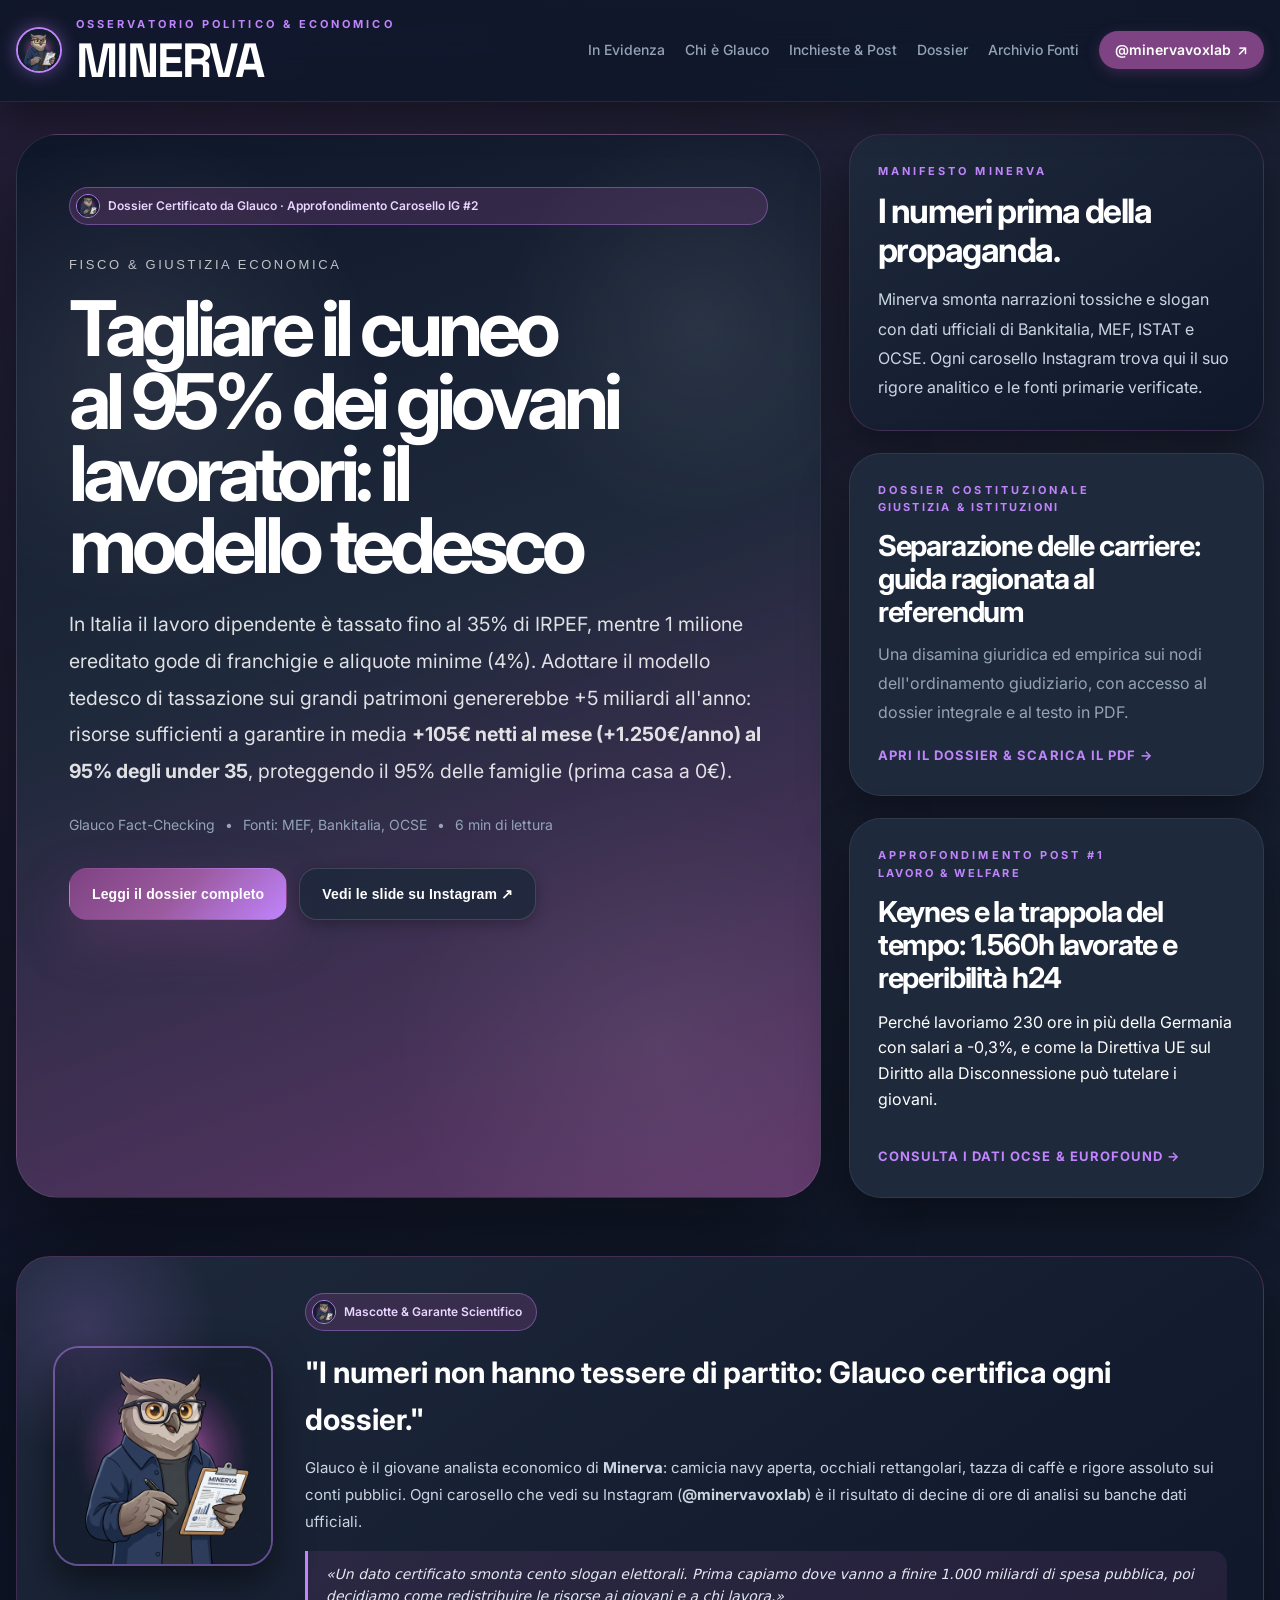
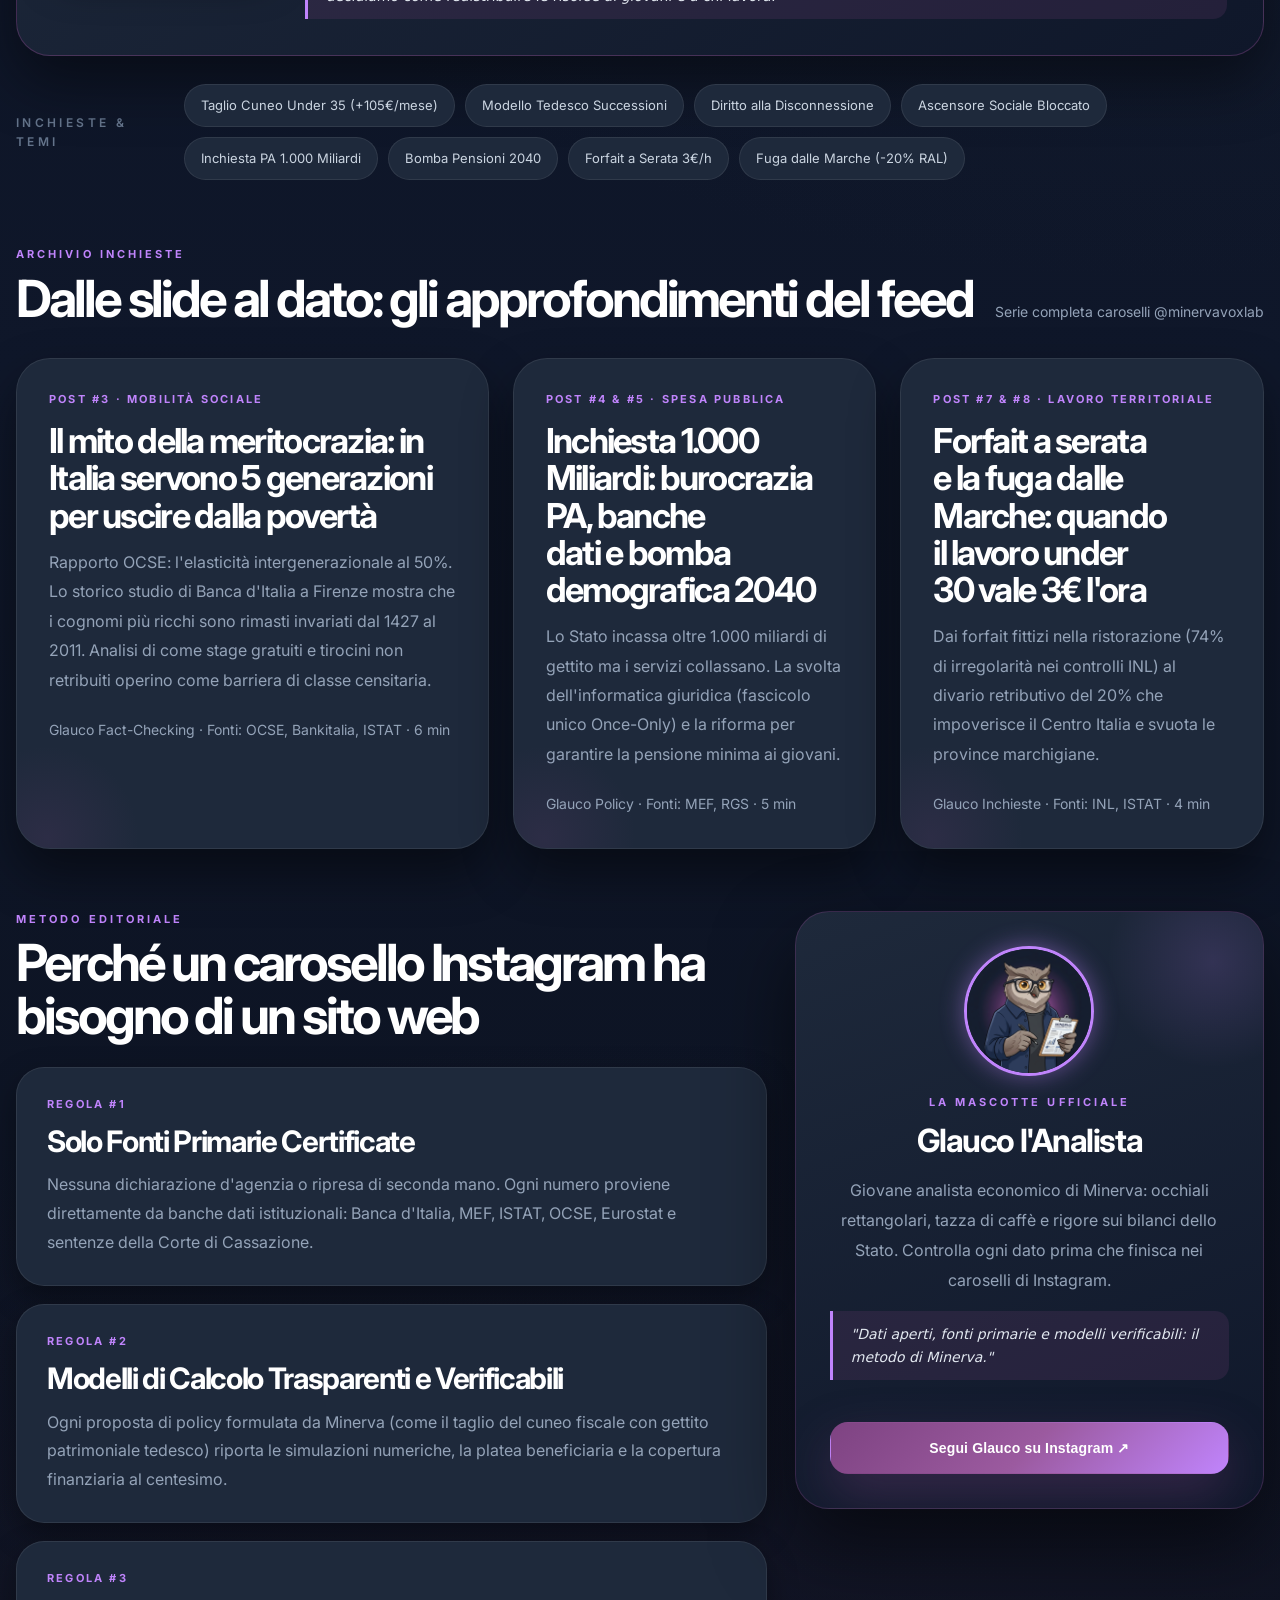
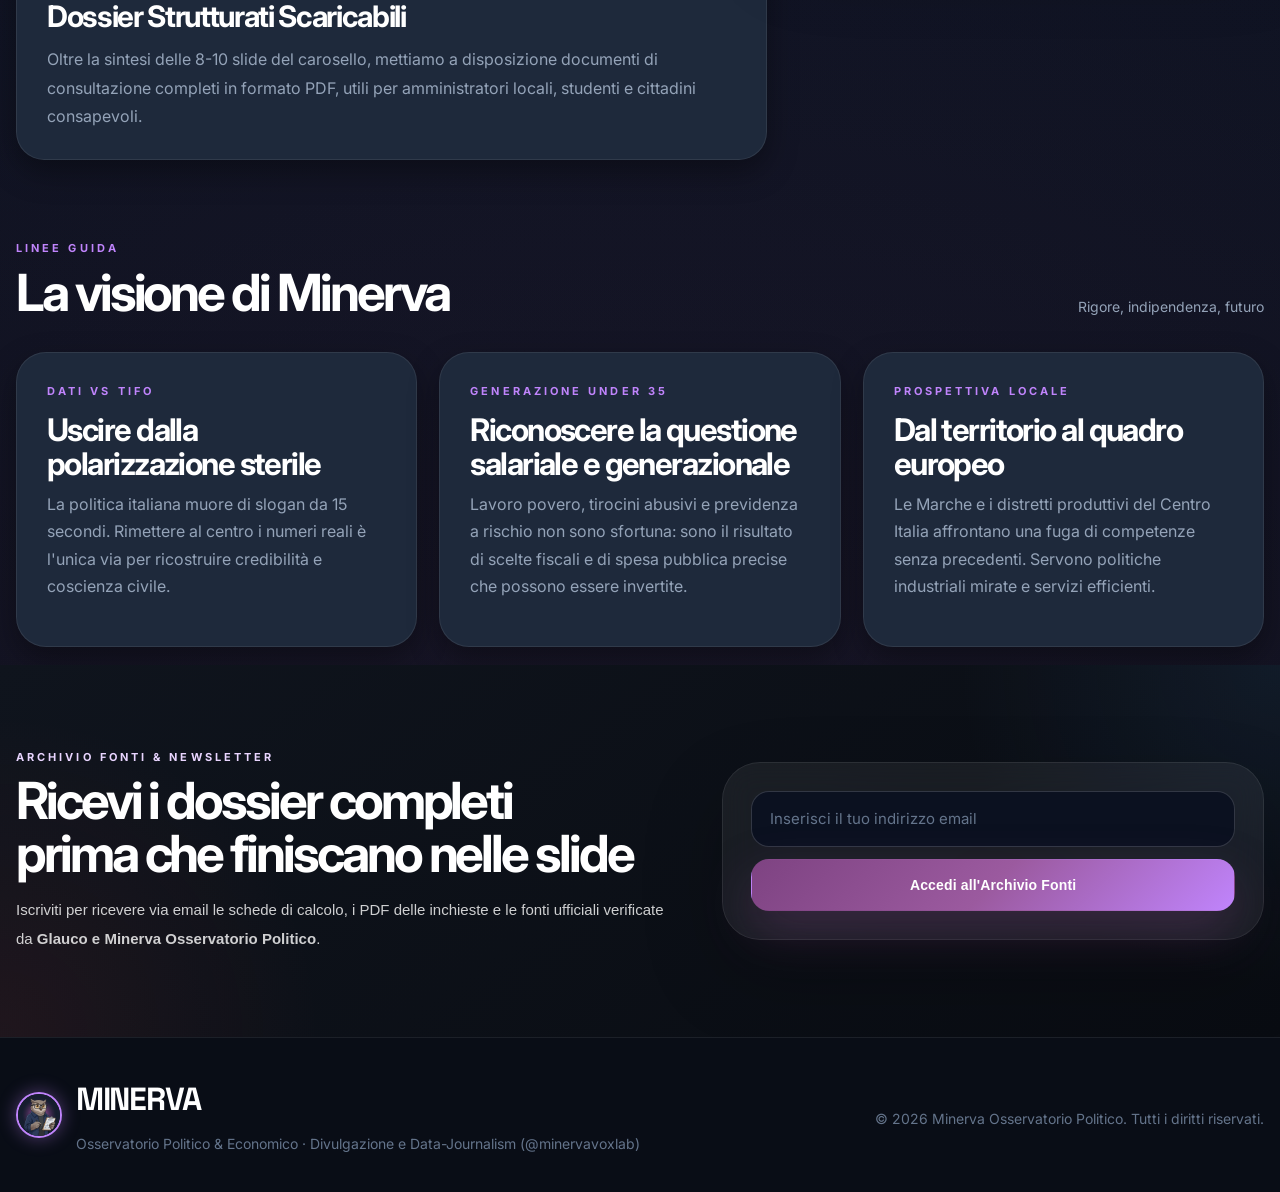
==== commit e9b45d74: "feat: integrazione mascotte Glauco e risoluzione contrasti grafici" ====
--- a/index.html
+++ b/index.html
@@ -4,7 +4,7 @@
   <meta charset="UTF-8" />
   <meta name="viewport" content="width=device-width, initial-scale=1.0" />
   <title>Minerva — Osservatorio Politico (@minervavoxlab)</title>
-  <meta name="description" content="Minerva Osservatorio Politico (@minervavoxlab) - Inchieste basate sui dati, welfare, fiscalità, lavoro under 30 e approfondimento dei caroselli Instagram." />
+  <meta name="description" content="Minerva Osservatorio Politico (@minervavoxlab) - Inchieste basate sui dati, welfare, fiscalità, lavoro under 30 e approfondimento dei caroselli Instagram con Glauco." />
   <link rel="preconnect" href="https://fonts.googleapis.com">
   <link rel="preconnect" href="https://fonts.gstatic.com" crossorigin>
   <link href="https://fonts.googleapis.com/css2?family=Inter:wght@300;400;500;600;700;800&family=Space+Grotesk:wght@600;700&display=swap" rel="stylesheet">
@@ -13,16 +13,21 @@
 <body>
   <header class="site-header">
     <div class="container header-inner">
-      <div class="brand">
-        <div class="eyebrow">Osservatorio Politico & Economico</div>
-        <a href="index.html" class="logo">MINERVA</a>
+      <div class="brand-group">
+        <a href="index.html" title="Glauco - Mascotte Minerva">
+          <img src="img/glauco.png" alt="Glauco" class="glauco-nav-avatar" />
+        </a>
+        <div class="brand">
+          <div class="eyebrow">Osservatorio Politico & Economico</div>
+          <a href="index.html" class="logo">MINERVA</a>
+        </div>
       </div>
 
       <nav class="main-nav">
         <a href="#prima-pagina">In Evidenza</a>
+        <a href="#glauco-spotlight">Chi è Glauco</a>
         <a href="#inchieste">Inchieste & Post</a>
         <a href="#dossier">Dossier</a>
-        <a href="#metodo">Metodo Glauco</a>
         <a href="#newsletter">Archivio Fonti</a>
         <a href="https://www.instagram.com/minervavoxlab" target="_blank" rel="noopener" class="nav-ig-btn">
           <span>@minervavoxlab</span> ↗
@@ -37,7 +42,10 @@
         <div class="front-page-grid">
           <article class="lead-feature">
             <div class="lead-feature-inner">
-              <div class="eyebrow">Approfondimento Carosello Instagram #2</div>
+              <div class="glauco-badge">
+                <img src="img/glauco.png" alt="Glauco" />
+                <span>Dossier Certificato da Glauco · Approfondimento Carosello IG #2</span>
+              </div>
               <div class="lead-kicker">Fisco & Giustizia Economica</div>
               <h1>Tagliare il cuneo al 95% dei giovani lavoratori: il modello tedesco</h1>
               <p class="lead-summary">
@@ -86,6 +94,26 @@
       </div>
     </section>
 
+    <!-- GLAUCO SPOTLIGHT SECTION -->
+    <section class="container" id="glauco-spotlight">
+      <div class="glauco-spotlight-card">
+        <img src="img/glauco.png" alt="Glauco Fact-Checker Ufficiale" class="glauco-spotlight-img" />
+        <div class="glauco-spotlight-content">
+          <div class="glauco-badge">
+            <img src="img/glauco.png" alt="Glauco" />
+            <span>Mascotte & Garante Scientifico</span>
+          </div>
+          <h3>"I numeri non hanno tessere di partito: Glauco certifica ogni dossier."</h3>
+          <p>
+            Glauco è il giovane analista economico di <strong>Minerva</strong>: camicia navy aperta, occhiali rettangolari, tazza di caffè e rigore assoluto sui conti pubblici. Ogni carosello che vedi su Instagram (<strong>@minervavoxlab</strong>) è il risultato di decine di ore di analisi su banche dati ufficiali.
+          </p>
+          <div class="glauco-quote">
+            «Un dato certificato smonta cento slogan elettorali. Prima capiamo dove vanno a finire 1.000 miliardi di spesa pubblica, poi decidiamo come redistribuire le risorse ai giovani e a chi lavora.»
+          </div>
+        </div>
+      </div>
+    </section>
+
     <section class="signal-band">
       <div class="container signal-band-inner">
         <div class="signal-label">Inchieste & Temi</div>
@@ -183,15 +211,18 @@
         </div>
 
         <aside class="split-right">
-          <article class="vertical-panel">
-            <div class="eyebrow eyebrow-soft">La Mascotte</div>
-            <h3>Chi è Glauco?</h3>
+          <article class="vertical-panel" style="text-align: center;">
+            <div style="margin-bottom: 18px;">
+              <img src="img/glauco.png" alt="Glauco" style="width: 130px; height: 130px; border-radius: 50%; object-fit: cover; border: 3px solid #C084FC; box-shadow: 0 0 25px rgba(192, 132, 252, 0.45); margin: 0 auto; display: block;" />
+            </div>
+            <div class="eyebrow eyebrow-soft">La Mascotte Ufficiale</div>
+            <h3>Glauco l'Analista</h3>
             <p>
-              Glauco è il gufo analista moderno di Minerva: camicia aperta, occhiali rettangolari e tazza di caffè. Incarna il fact-checking rigoroso ma accessibile: niente gergo accademico incomprensibile, ma spiegazioni chiare dei bilanci pubblici e delle leggi che regolano il nostro futuro.
+              Giovane analista economico di Minerva: occhiali rettangolari, tazza di caffè e rigore sui bilanci dello Stato. Controlla ogni dato prima che finisca nei caroselli di Instagram.
             </p>
-            <p>
-              Controlla ogni dato prima che finisca nei grafici di Instagram e firma i briefing di policy dell'Osservatorio.
-            </p>
+            <div class="glauco-quote" style="text-align: left; margin-bottom: 20px;">
+              "Dati aperti, fonti primarie e modelli verificabili: il metodo di Minerva."
+            </div>
             <a href="https://www.instagram.com/minervavoxlab" target="_blank" rel="noopener" class="btn btn-blue full">Segui Glauco su Instagram ↗</a>
           </article>
         </aside>
@@ -236,7 +267,7 @@
           <div class="eyebrow eyebrow-dark">Archivio Fonti & Newsletter</div>
           <h2>Ricevi i dossier completi prima che finiscano nelle slide</h2>
           <p>
-            Iscriviti per ricevere via email le schede di calcolo, i PDF delle inchieste e le fonti ufficiali di ogni post pubblicato da <strong>Minerva Osservatorio Politico</strong>.
+            Iscriviti per ricevere via email le schede di calcolo, i PDF delle inchieste e le fonti ufficiali verificate da <strong>Glauco e Minerva Osservatorio Politico</strong>.
           </p>
         </div>
 
@@ -250,9 +281,12 @@
 
   <footer class="site-footer">
     <div class="container footer-inner">
-      <div>
-        <div class="footer-logo">MINERVA</div>
-        <div class="footer-text">Osservatorio Politico & Economico · Divulgazione e Data-Journalism (@minervavoxlab)</div>
+      <div class="brand-group">
+        <img src="img/glauco.png" alt="Glauco" class="glauco-nav-avatar" />
+        <div>
+          <div class="footer-logo">MINERVA</div>
+          <div class="footer-text">Osservatorio Politico & Economico · Divulgazione e Data-Journalism (@minervavoxlab)</div>
+        </div>
       </div>
       <div class="footer-copy">© 2026 Minerva Osservatorio Politico. Tutti i diritti riservati.</div>
     </div>
--- a/styles.css
+++ b/styles.css
@@ -160,18 +160,18 @@
 .eyebrow {
   font-family: 'Inter', system-ui, sans-serif;
   font-size: 11px;
-  font-weight: 600;
+  font-weight: 700;
   letter-spacing: 0.28em;
   text-transform: uppercase;
-  color: var(--muted);
+  color: #C084FC;
 }
 
 .eyebrow-dark {
-  color: rgba(255, 255, 255, 0.68);
+  color: #E9D5FF;
 }
 
 .eyebrow-soft {
-  color: rgba(255, 255, 255, 0.78);
+  color: #C084FC;
 }
 
 .main-nav {
@@ -379,7 +379,7 @@
 .article-subtitle {
   margin: 24px 0 0;
   max-width: 780px;
-  color: var(--text-soft);
+  color: #CBD5E1;
   font-size: 1.24rem;
   line-height: 1.86;
   position: relative;
@@ -387,7 +387,7 @@
 }
 
 .article-subtitle {
-  color: #4d5664;
+  color: #CBD5E1;
 }
 
 .meta {
@@ -395,8 +395,8 @@
   flex-wrap: wrap;
   gap: 10px;
   margin-top: 24px;
-  color: var(--muted);
-  font-family: Arial, Helvetica, sans-serif;
+  color: #94A3B8;
+  font-family: 'Inter', system-ui, sans-serif;
   font-size: 14px;
   position: relative;
   z-index: 1;
@@ -564,19 +564,20 @@
 
 .mini-category,
 .story-category {
-  font-family: Arial, Helvetica, sans-serif;
+  font-family: 'Inter', system-ui, sans-serif;
   font-size: 11px;
-  letter-spacing: 0.24em;
+  font-weight: 700;
+  letter-spacing: 0.2em;
   text-transform: uppercase;
-  color: var(--navy);
+  color: #C084FC;
 }
 
 .red {
-  color: var(--red);
+  color: #C084FC;
 }
 
 .soft-red {
-  color: #d8a5a5;
+  color: #E9D5FF;
 }
 
 .content-section {
@@ -603,11 +604,12 @@
   line-height: 1.02;
   letter-spacing: -0.06em;
   text-wrap: balance;
+  color: #FFFFFF;
 }
 
 .section-note {
-  color: var(--muted);
-  font-family: Arial, Helvetica, sans-serif;
+  color: #94A3B8;
+  font-family: 'Inter', system-ui, sans-serif;
   font-size: 14px;
 }
 
@@ -635,8 +637,8 @@
 
 .story-card p {
   margin: 14px 0 0;
-  color: var(--text-soft);
-  font-family: Arial, Helvetica, sans-serif;
+  color: #CBD5E1;
+  font-family: 'Inter', system-ui, sans-serif;
   font-size: 15px;
   line-height: 1.86;
 }
@@ -644,7 +646,7 @@
 .story-card:hover h3,
 .editorial-card:hover h3,
 .mini-card:hover h3 {
-  color: var(--navy);
+  color: #C084FC;
   transform: translateY(-1px);
 }
 
@@ -658,16 +660,16 @@
   width: 200px;
   height: 200px;
   border-radius: 50%;
-  background: radial-gradient(circle, rgba(49,91,138,0.08), transparent 65%);
+  background: radial-gradient(circle, rgba(126,67,130,0.12), transparent 65%);
   pointer-events: none;
 }
 
 .section-band {
-  border-top: 1px solid rgba(12,16,22,0.06);
-  border-bottom: 1px solid rgba(12,16,22,0.06);
+  border-top: 1px solid rgba(255,255,255,0.08);
+  border-bottom: 1px solid rgba(255,255,255,0.08);
   background:
-    linear-gradient(180deg, rgba(255,255,255,0.56), rgba(255,255,255,0.24)),
-    linear-gradient(180deg, #f2f5fa, #fafbfd);
+    radial-gradient(circle at 10% 0%, rgba(126, 67, 130, 0.15), transparent 32%),
+    linear-gradient(180deg, #0f172a, #131d35);
   padding: 48px 0;
   backdrop-filter: blur(10px);
 }
@@ -681,12 +683,12 @@
 
 .tags span {
   padding: 12px 18px;
-  background: rgba(255,255,255,0.82);
-  border: 1px solid rgba(12,16,22,0.08);
+  background: var(--bg-3);
+  border: 1px solid rgba(255,255,255,0.12);
   border-radius: 999px;
-  font-family: Arial, Helvetica, sans-serif;
+  font-family: 'Inter', system-ui, sans-serif;
   font-size: 14px;
-  color: #444d5c;
+  color: #E2E8F0;
   backdrop-filter: blur(8px);
   transition:
     transform var(--transition),
@@ -698,9 +700,9 @@
 
 .tags span:hover {
   transform: translateY(-4px) scale(1.01);
-  color: var(--navy);
-  background: rgba(255,255,255,0.98);
-  border-color: rgba(25,53,84,0.18);
+  color: #ffffff;
+  background: rgba(126,67,130,0.3);
+  border-color: rgba(192,132,252,0.4);
   box-shadow: var(--shadow-md);
 }
 
@@ -807,20 +809,24 @@
 .newsletter-form input {
   width: 100%;
   height: 56px;
-  padding: 0 16px;
-  border: 1px solid rgba(12,16,22,0.1);
+  padding: 0 18px;
+  border: 1px solid rgba(255, 255, 255, 0.16);
   border-radius: 18px;
   outline: none;
-  background: rgba(255,255,255,0.96);
-  color: var(--text);
-  font-family: Arial, Helvetica, sans-serif;
+  background: #0B1120;
+  color: #FFFFFF;
+  font-family: 'Inter', system-ui, sans-serif;
   font-size: 15px;
   transition: border-color var(--transition), box-shadow var(--transition), transform var(--transition);
 }
 
+.newsletter-form input::placeholder {
+  color: #64748B;
+}
+
 .newsletter-form input:focus {
   border-color: var(--navy-3);
-  box-shadow: 0 0 0 5px rgba(49,91,138,0.12);
+  box-shadow: 0 0 0 5px rgba(192, 132, 252, 0.2);
   transform: translateY(-1px);
 }
 
@@ -924,7 +930,7 @@
 
 .article-body p {
   margin: 0 0 34px;
-  color: #20242c;
+  color: #E2E8F0;
   font-size: 1.22rem;
   line-height: 2;
 }
@@ -932,9 +938,11 @@
 .highlight-box {
   margin-bottom: 36px;
   padding: 28px;
-  border-left: 4px solid var(--red);
+  border-left: 4px solid var(--navy-3);
   border-radius: 0 24px 24px 0;
-  background: linear-gradient(180deg, rgba(255,255,255,0.85), rgba(248,250,253,0.96));
+  background: var(--bg-3);
+  border: 1px solid rgba(255, 255, 255, 0.08);
+  border-left: 4px solid #C084FC;
   box-shadow: var(--shadow-sm);
   backdrop-filter: blur(8px);
 }
@@ -944,21 +952,23 @@
   font-size: 1.15rem;
   font-weight: 600;
   line-height: 1.86;
+  color: #FFFFFF;
 }
 
 .context-box {
   margin-top: 44px;
   padding: 32px;
   border-radius: var(--radius-xl);
-  background: linear-gradient(145deg, var(--navy), #16304e);
+  background: linear-gradient(145deg, #1E293B, #0F172A);
+  border: 1px solid rgba(126, 67, 130, 0.4);
   color: var(--white);
   box-shadow: var(--shadow-lg);
 }
 
 .context-box p {
   margin: 12px 0 0;
-  color: rgba(255, 255, 255, 0.94);
-  font-family: Arial, Helvetica, sans-serif;
+  color: #CBD5E1;
+  font-family: 'Inter', system-ui, sans-serif;
   font-size: 15px;
   line-height: 1.92;
 }
@@ -976,9 +986,9 @@
   display: grid;
   gap: 18px;
   margin-top: 18px;
-  font-family: Arial, Helvetica, sans-serif;
+  font-family: 'Inter', system-ui, sans-serif;
   font-size: 14px;
-  color: #454d59;
+  color: #CBD5E1;
 }
 
 .sidebar-info .label {
@@ -1793,3 +1803,120 @@
     padding: 24px;
   }
 }
+
+/* ===== GLAUCO MASCOT STYLING ===== */
+.brand-group {
+  display: flex;
+  align-items: center;
+  gap: 14px;
+}
+
+.glauco-nav-avatar {
+  width: 46px;
+  height: 46px;
+  border-radius: 50%;
+  border: 2px solid #C084FC;
+  box-shadow: 0 0 18px rgba(192, 132, 252, 0.4);
+  object-fit: cover;
+  flex-shrink: 0;
+  transition: transform var(--transition);
+}
+
+.glauco-nav-avatar:hover {
+  transform: scale(1.1) rotate(4deg);
+}
+
+.glauco-badge {
+  display: inline-flex;
+  align-items: center;
+  gap: 8px;
+  padding: 6px 14px 6px 6px;
+  border-radius: 999px;
+  background: rgba(126, 67, 130, 0.3);
+  border: 1px solid rgba(192, 132, 252, 0.4);
+  font-family: 'Inter', system-ui, sans-serif;
+  font-size: 12px;
+  font-weight: 600;
+  color: #E9D5FF;
+  margin-bottom: 12px;
+}
+
+.glauco-badge img {
+  width: 24px;
+  height: 24px;
+  border-radius: 50%;
+  object-fit: cover;
+  border: 1px solid #C084FC;
+}
+
+.glauco-spotlight-card {
+  display: grid;
+  grid-template-columns: 220px 1fr;
+  gap: 32px;
+  align-items: center;
+  padding: 36px;
+  border-radius: 34px;
+  background: linear-gradient(145deg, #1E293B 0%, #0F172A 100%);
+  border: 1px solid rgba(126, 67, 130, 0.45);
+  box-shadow: 0 25px 60px rgba(0, 0, 0, 0.45);
+  margin-top: 36px;
+  position: relative;
+  overflow: hidden;
+}
+
+.glauco-spotlight-card::before {
+  content: "";
+  position: absolute;
+  top: -60px;
+  left: -60px;
+  width: 260px;
+  height: 260px;
+  border-radius: 50%;
+  background: radial-gradient(circle, rgba(192, 132, 252, 0.18), transparent 70%);
+  pointer-events: none;
+}
+
+.glauco-spotlight-img {
+  width: 100%;
+  aspect-ratio: 1;
+  border-radius: 26px;
+  object-fit: cover;
+  border: 2px solid rgba(192, 132, 252, 0.45);
+  box-shadow: 0 16px 36px rgba(0, 0, 0, 0.5);
+}
+
+.glauco-spotlight-content h3 {
+  margin: 6px 0 0;
+  font-size: 1.85rem;
+  color: #FFFFFF;
+}
+
+.glauco-spotlight-content p {
+  margin: 10px 0 0;
+  color: #CBD5E1;
+  font-family: 'Inter', system-ui, sans-serif;
+  font-size: 15px;
+  line-height: 1.8;
+}
+
+.glauco-quote {
+  margin-top: 16px;
+  padding: 12px 18px;
+  border-left: 3px solid #C084FC;
+  background: rgba(126, 67, 130, 0.18);
+  border-radius: 0 14px 14px 0;
+  font-style: italic;
+  font-size: 14px;
+  color: #E2E8F0;
+}
+
+@media (max-width: 780px) {
+  .glauco-spotlight-card {
+    grid-template-columns: 1fr;
+    text-align: center;
+  }
+  .glauco-spotlight-img {
+    max-width: 180px;
+    margin: 0 auto;
+  }
+}
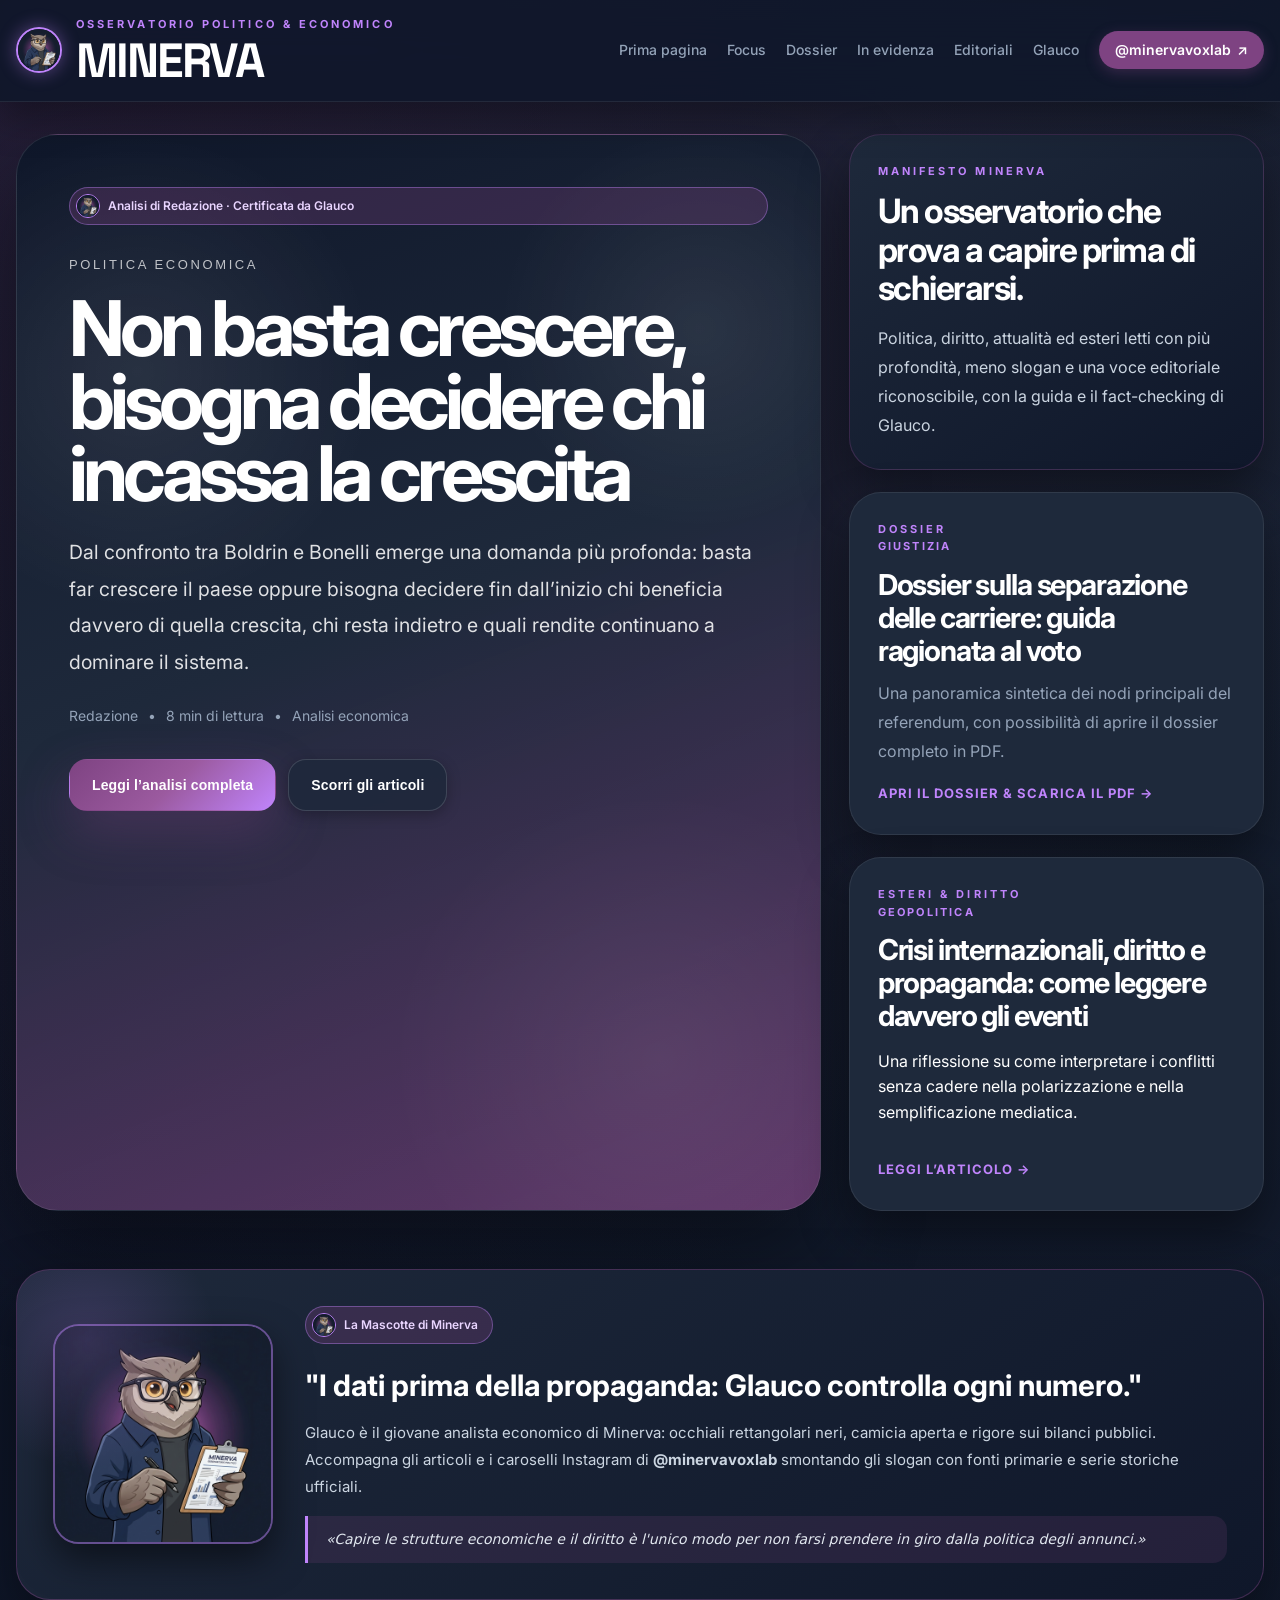
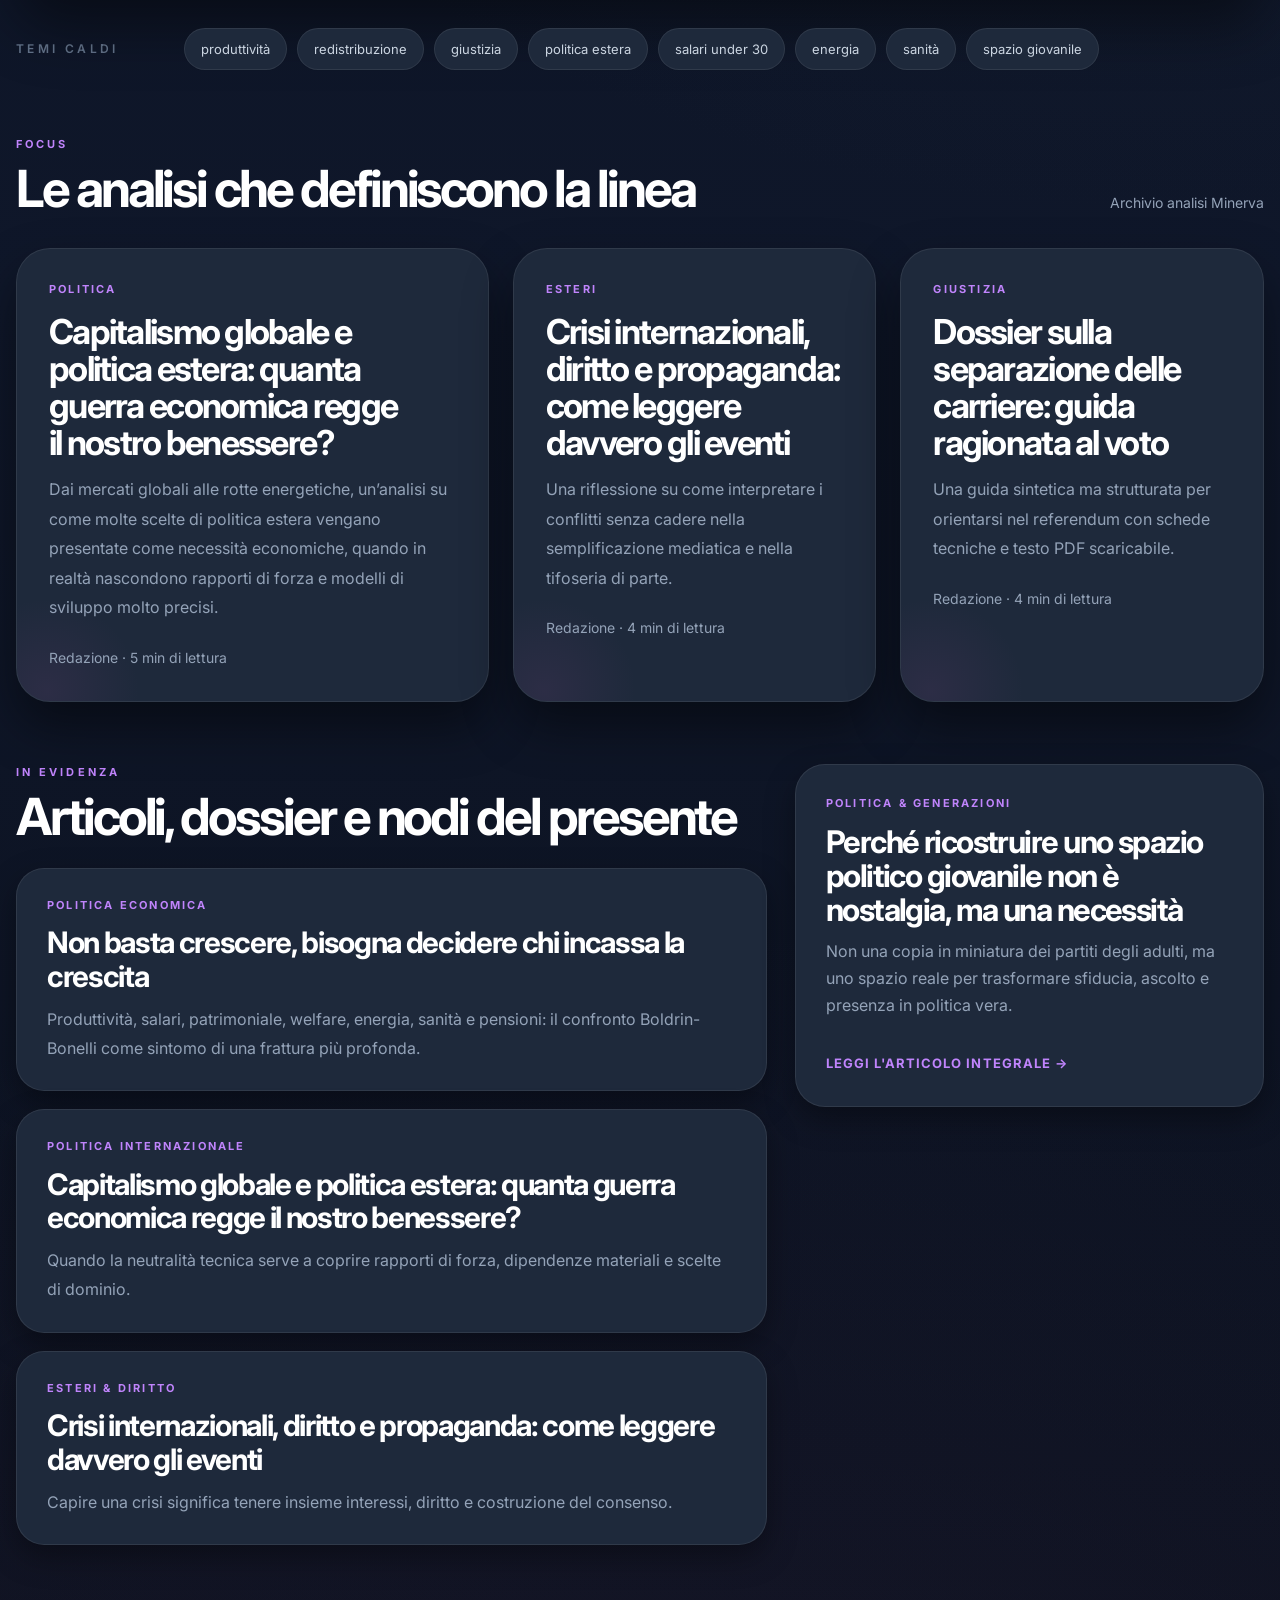
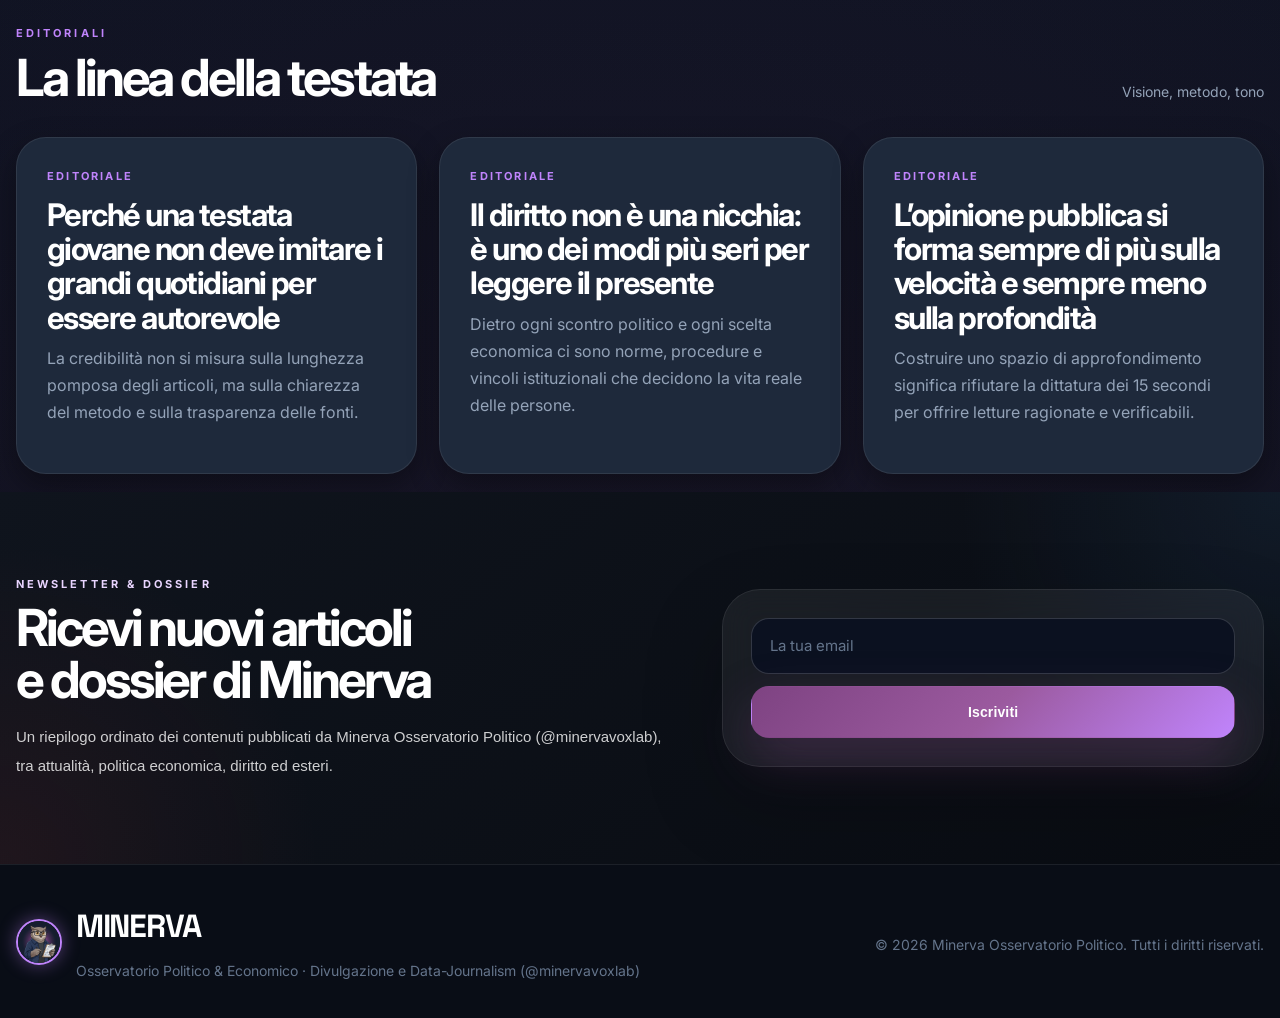
==== commit 8872551d: "fix: ripristino articoli reali in homepage (Boldrin-Bonelli, Capitalismo, Crisi, Separazione Carrier" ====
--- a/index.html
+++ b/index.html
@@ -4,7 +4,7 @@
   <meta charset="UTF-8" />
   <meta name="viewport" content="width=device-width, initial-scale=1.0" />
   <title>Minerva — Osservatorio Politico (@minervavoxlab)</title>
-  <meta name="description" content="Minerva Osservatorio Politico (@minervavoxlab) - Inchieste basate sui dati, welfare, fiscalità, lavoro under 30 e approfondimento dei caroselli Instagram con Glauco." />
+  <meta name="description" content="Minerva Osservatorio Politico (@minervavoxlab) - Politica, economia, giustizia, esteri e inchieste della Redazione con Glauco." />
   <link rel="preconnect" href="https://fonts.googleapis.com">
   <link rel="preconnect" href="https://fonts.gstatic.com" crossorigin>
   <link href="https://fonts.googleapis.com/css2?family=Inter:wght@300;400;500;600;700;800&family=Space+Grotesk:wght@600;700&display=swap" rel="stylesheet">
@@ -24,11 +24,12 @@
       </div>
 
       <nav class="main-nav">
-        <a href="#prima-pagina">In Evidenza</a>
-        <a href="#glauco-spotlight">Chi è Glauco</a>
-        <a href="#inchieste">Inchieste & Post</a>
+        <a href="#prima-pagina">Prima pagina</a>
+        <a href="#focus">Focus</a>
         <a href="#dossier">Dossier</a>
-        <a href="#newsletter">Archivio Fonti</a>
+        <a href="#in-evidenza">In evidenza</a>
+        <a href="#editoriali">Editoriali</a>
+        <a href="#glauco-spotlight">Glauco</a>
         <a href="https://www.instagram.com/minervavoxlab" target="_blank" rel="noopener" class="nav-ig-btn">
           <span>@minervavoxlab</span> ↗
         </a>
@@ -40,27 +41,28 @@
     <section class="front-page-hero" id="prima-pagina">
       <div class="container">
         <div class="front-page-grid">
+          <!-- ARTICOLO REALE 1: APERTURA BOLDRIN-BONELLI -->
           <article class="lead-feature">
             <div class="lead-feature-inner">
               <div class="glauco-badge">
                 <img src="img/glauco.png" alt="Glauco" />
-                <span>Dossier Certificato da Glauco · Approfondimento Carosello IG #2</span>
+                <span>Analisi di Redazione · Certificata da Glauco</span>
               </div>
-              <div class="lead-kicker">Fisco & Giustizia Economica</div>
-              <h1>Tagliare il cuneo al 95% dei giovani lavoratori: il modello tedesco</h1>
+              <div class="lead-kicker">Politica economica</div>
+              <h1>Non basta crescere, bisogna decidere chi incassa la crescita</h1>
               <p class="lead-summary">
-                In Italia il lavoro dipendente è tassato fino al 35% di IRPEF, mentre 1 milione ereditato gode di franchigie e aliquote minime (4%). Adottare il modello tedesco di tassazione sui grandi patrimoni genererebbe +5 miliardi all'anno: risorse sufficienti a garantire in media <strong>+105€ netti al mese (+1.250€/anno) al 95% degli under 35</strong>, proteggendo il 95% delle famiglie (prima casa a 0€).
+                Dal confronto tra Boldrin e Bonelli emerge una domanda più profonda: basta far crescere il paese oppure bisogna decidere fin dall’inizio chi beneficia davvero di quella crescita, chi resta indietro e quali rendite continuano a dominare il sistema.
               </p>
               <div class="meta">
-                <span>Glauco Fact-Checking</span>
+                <span>Redazione</span>
                 <span>•</span>
-                <span>Fonti: MEF, Bankitalia, OCSE</span>
+                <span>8 min di lettura</span>
                 <span>•</span>
-                <span>6 min di lettura</span>
+                <span>Analisi economica</span>
               </div>
               <div class="hero-actions">
-                <a class="btn btn-blue" href="articoli/boldrin-bonelli-crescita-redistribuzione.html">Leggi il dossier completo</a>
-                <a class="btn btn-light" href="https://www.instagram.com/minervavoxlab" target="_blank" rel="noopener">Vedi le slide su Instagram ↗</a>
+                <a class="btn btn-blue" href="articoli/boldrin-bonelli-crescita-redistribuzione.html">Leggi l’analisi completa</a>
+                <a class="btn btn-light" href="#focus">Scorri gli articoli</a>
               </div>
             </div>
           </article>
@@ -68,47 +70,49 @@
           <aside class="front-side-stack">
             <article class="front-side-card front-manifesto">
               <div class="eyebrow eyebrow-soft">Manifesto Minerva</div>
-              <h2>I numeri prima della propaganda.</h2>
+              <h2>Un osservatorio che prova a capire prima di schierarsi.</h2>
               <p>
-                Minerva smonta narrazioni tossiche e slogan con dati ufficiali di Bankitalia, MEF, ISTAT e OCSE. Ogni carosello Instagram trova qui il suo rigore analitico e le fonti primarie verificate.
+                Politica, diritto, attualità ed esteri letti con più profondità, meno slogan e una voce editoriale riconoscibile, con la guida e il fact-checking di Glauco.
               </p>
             </article>
 
+            <!-- ARTICOLO REALE 2: DOSSIER SEPARAZIONE CARRIERE -->
             <article class="front-side-card front-dossier" id="dossier">
-              <div class="eyebrow">Dossier Costituzionale</div>
-              <div class="story-category">Giustizia & Istituzioni</div>
-              <h3>Separazione delle carriere: guida ragionata al referendum</h3>
-              <p>Una disamina giuridica ed empirica sui nodi dell'ordinamento giudiziario, con accesso al dossier integrale e al testo in PDF.</p>
+              <div class="eyebrow">Dossier</div>
+              <div class="story-category">Giustizia</div>
+              <h3>Dossier sulla separazione delle carriere: guida ragionata al voto</h3>
+              <p>Una panoramica sintetica dei nodi principali del referendum, con possibilità di aprire il dossier completo in PDF.</p>
               <a href="articoli/dossier-separazione-carriere.html" class="inline-read">Apri il dossier & scarica il PDF →</a>
             </article>
 
+            <!-- ARTICOLO REALE 3: CRISI INTERNAZIONALI -->
             <article class="front-side-card front-mini-article">
-              <div class="eyebrow">Approfondimento Post #1</div>
-              <div class="story-category">Lavoro & Welfare</div>
-              <h3>Keynes e la trappola del tempo: 1.560h lavorate e reperibilità h24</h3>
-              <p>Perché lavoriamo 230 ore in più della Germania con salari a -0,3%, e come la Direttiva UE sul Diritto alla Disconnessione può tutelare i giovani.</p>
-              <a href="articoli/spazio-politico-giovanile.html" class="inline-read">Consulta i dati OCSE & Eurofound →</a>
+              <div class="eyebrow">Esteri & Diritto</div>
+              <div class="story-category">Geopolitica</div>
+              <h3>Crisi internazionali, diritto e propaganda: come leggere davvero gli eventi</h3>
+              <p>Una riflessione su come interpretare i conflitti senza cadere nella polarizzazione e nella semplificazione mediatica.</p>
+              <a href="articoli/crisi-internazionali.html" class="inline-read">Leggi l’articolo →</a>
             </article>
           </aside>
         </div>
       </div>
     </section>
 
-    <!-- GLAUCO SPOTLIGHT SECTION -->
+    <!-- SEZIONE GLAUCO SPOTLIGHT -->
     <section class="container" id="glauco-spotlight">
       <div class="glauco-spotlight-card">
-        <img src="img/glauco.png" alt="Glauco Fact-Checker Ufficiale" class="glauco-spotlight-img" />
+        <img src="img/glauco.png" alt="Glauco il Fact-Checker" class="glauco-spotlight-img" />
         <div class="glauco-spotlight-content">
           <div class="glauco-badge">
             <img src="img/glauco.png" alt="Glauco" />
-            <span>Mascotte & Garante Scientifico</span>
-          </div>
-          <h3>"I numeri non hanno tessere di partito: Glauco certifica ogni dossier."</h3>
+            <span>La Mascotte di Minerva</span>
+          </div>
+          <h3>"I dati prima della propaganda: Glauco controlla ogni numero."</h3>
           <p>
-            Glauco è il giovane analista economico di <strong>Minerva</strong>: camicia navy aperta, occhiali rettangolari, tazza di caffè e rigore assoluto sui conti pubblici. Ogni carosello che vedi su Instagram (<strong>@minervavoxlab</strong>) è il risultato di decine di ore di analisi su banche dati ufficiali.
+            Glauco è il giovane analista economico di Minerva: occhiali rettangolari neri, camicia aperta e rigore sui bilanci pubblici. Accompagna gli articoli e i caroselli Instagram di <strong>@minervavoxlab</strong> smontando gli slogan con fonti primarie e serie storiche ufficiali.
           </p>
           <div class="glauco-quote">
-            «Un dato certificato smonta cento slogan elettorali. Prima capiamo dove vanno a finire 1.000 miliardi di spesa pubblica, poi decidiamo come redistribuire le risorse ai giovani e a chi lavora.»
+            «Capire le strutture economiche e il diritto è l'unico modo per non farsi prendere in giro dalla politica degli annunci.»
           </div>
         </div>
       </div>
@@ -116,146 +120,146 @@
 
     <section class="signal-band">
       <div class="container signal-band-inner">
-        <div class="signal-label">Inchieste & Temi</div>
+        <div class="signal-label">Temi caldi</div>
         <div class="signal-items">
-          <span>Taglio Cuneo Under 35 (+105€/mese)</span>
-          <span>Modello Tedesco Successioni</span>
-          <span>Diritto alla Disconnessione</span>
-          <span>Ascensore Sociale Bloccato</span>
-          <span>Inchiesta PA 1.000 Miliardi</span>
-          <span>Bomba Pensioni 2040</span>
-          <span>Forfait a Serata 3€/h</span>
-          <span>Fuga dalle Marche (-20% RAL)</span>
-        </div>
-      </div>
-    </section>
-
-    <section class="magazine-section" id="inchieste">
+          <span>produttività</span>
+          <span>redistribuzione</span>
+          <span>giustizia</span>
+          <span>politica estera</span>
+          <span>salari under 30</span>
+          <span>energia</span>
+          <span>sanità</span>
+          <span>spazio giovanile</span>
+        </div>
+      </div>
+    </section>
+
+    <!-- FOCUS MAGAZINE: ARTICOLI REALI SCRITTI DA TE -->
+    <section class="magazine-section" id="focus">
       <div class="container">
         <div class="magazine-head">
           <div>
-            <div class="eyebrow">Archivio Inchieste</div>
-            <h2>Dalle slide al dato: gli approfondimenti del feed</h2>
-          </div>
-          <div class="section-note">Serie completa caroselli @minervavoxlab</div>
+            <div class="eyebrow">Focus</div>
+            <h2>Le analisi che definiscono la linea</h2>
+          </div>
+          <div class="section-note">Archivio analisi Minerva</div>
         </div>
 
         <div class="magazine-grid">
+          <!-- ARTICOLO REALE 4: CAPITALISMO GLOBALE E POLITICA ESTERA -->
           <article class="mag-card mag-card-large">
-            <a href="articoli/spazio-politico-giovanile.html" class="card-link">
-              <div class="story-category">Post #3 · Mobilità Sociale</div>
-              <h3>Il mito della meritocrazia: in Italia servono 5 generazioni per uscire dalla povertà</h3>
+            <a href="articoli/capitalismo-politica-estera.html" class="card-link">
+              <div class="story-category">Politica</div>
+              <h3>Capitalismo globale e politica estera: quanta guerra economica regge il nostro benessere?</h3>
               <p>
-                Rapporto OCSE: l'elasticità intergenerazionale al 50%. Lo storico studio di Banca d'Italia a Firenze mostra che i cognomi più ricchi sono rimasti invariati dal 1427 al 2011. Analisi di come stage gratuiti e tirocini non retribuiti operino come barriera di classe censitaria.
+                Dai mercati globali alle rotte energetiche, un’analisi su come molte scelte di politica estera vengano presentate come necessità economiche, quando in realtà nascondono rapporti di forza e modelli di sviluppo molto precisi.
               </p>
-              <div class="meta">Glauco Fact-Checking · Fonti: OCSE, Bankitalia, ISTAT · 6 min</div>
-            </a>
-          </article>
-
-          <article class="mag-card">
-            <a href="articoli/capitalismo-politica-estera.html" class="card-link">
-              <div class="story-category">Post #4 & #5 · Spesa Pubblica</div>
-              <h3>Inchiesta 1.000 Miliardi: burocrazia PA, banche dati e bomba demografica 2040</h3>
-              <p>
-                Lo Stato incassa oltre 1.000 miliardi di gettito ma i servizi collassano. La svolta dell'informatica giuridica (fascicolo unico Once-Only) e la riforma per garantire la pensione minima ai giovani.
-              </p>
-              <div class="meta">Glauco Policy · Fonti: MEF, RGS · 5 min</div>
-            </a>
-          </article>
-
+              <div class="meta">Redazione · 5 min di lettura</div>
+            </a>
+          </article>
+
+          <!-- ARTICOLO REALE 3: CRISI INTERNAZIONALI -->
           <article class="mag-card">
             <a href="articoli/crisi-internazionali.html" class="card-link">
-              <div class="story-category">Post #7 & #8 · Lavoro Territoriale</div>
-              <h3>Forfait a serata e la fuga dalle Marche: quando il lavoro under 30 vale 3€ l'ora</h3>
-              <p>
-                Dai forfait fittizi nella ristorazione (74% di irregolarità nei controlli INL) al divario retributivo del 20% che impoverisce il Centro Italia e svuota le province marchigiane.
-              </p>
-              <div class="meta">Glauco Inchieste · Fonti: INL, ISTAT · 4 min</div>
-            </a>
-          </article>
-        </div>
-      </div>
-    </section>
-
-    <section class="split-feature-section" id="metodo">
+              <div class="story-category">Esteri</div>
+              <h3>Crisi internazionali, diritto e propaganda: come leggere davvero gli eventi</h3>
+              <p>Una riflessione su come interpretare i conflitti senza cadere nella semplificazione mediatica e nella tifoseria di parte.</p>
+              <div class="meta">Redazione · 4 min di lettura</div>
+            </a>
+          </article>
+
+          <!-- ARTICOLO REALE 2: SEPARAZIONE CARRIERE -->
+          <article class="mag-card">
+            <a href="articoli/dossier-separazione-carriere.html" class="card-link">
+              <div class="story-category">Giustizia</div>
+              <h3>Dossier sulla separazione delle carriere: guida ragionata al voto</h3>
+              <p>Una guida sintetica ma strutturata per orientarsi nel referendum con schede tecniche e testo PDF scaricabile.</p>
+              <div class="meta">Redazione · 4 min di lettura</div>
+            </a>
+          </article>
+        </div>
+      </div>
+    </section>
+
+    <!-- SEZIONE IN EVIDENZA: ARTICOLI REALI -->
+    <section class="split-feature-section" id="in-evidenza">
       <div class="container split-feature-grid">
         <div class="split-left">
-          <div class="eyebrow">Metodo Editoriale</div>
-          <h2>Perché un carosello Instagram ha bisogno di un sito web</h2>
+          <div class="eyebrow">In evidenza</div>
+          <h2>Articoli, dossier e nodi del presente</h2>
 
           <div class="stacked-articles">
+            <!-- ARTICOLO REALE 1 -->
             <article class="stack-article">
               <a href="articoli/boldrin-bonelli-crescita-redistribuzione.html" class="card-link">
-                <div class="story-category">Regola #1</div>
-                <h3>Solo Fonti Primarie Certificate</h3>
-                <p>Nessuna dichiarazione d'agenzia o ripresa di seconda mano. Ogni numero proviene direttamente da banche dati istituzionali: Banca d'Italia, MEF, ISTAT, OCSE, Eurostat e sentenze della Corte di Cassazione.</p>
+                <div class="story-category">Politica Economica</div>
+                <h3>Non basta crescere, bisogna decidere chi incassa la crescita</h3>
+                <p>Produttività, salari, patrimoniale, welfare, energia, sanità e pensioni: il confronto Boldrin-Bonelli come sintomo di una frattura più profonda.</p>
               </a>
             </article>
 
+            <!-- ARTICOLO REALE 4 -->
             <article class="stack-article">
               <a href="articoli/capitalismo-politica-estera.html" class="card-link">
-                <div class="story-category">Regola #2</div>
-                <h3>Modelli di Calcolo Trasparenti e Verificabili</h3>
-                <p>Ogni proposta di policy formulata da Minerva (come il taglio del cuneo fiscale con gettito patrimoniale tedesco) riporta le simulazioni numeriche, la platea beneficiaria e la copertura finanziaria al centesimo.</p>
+                <div class="story-category">Politica Internazionale</div>
+                <h3>Capitalismo globale e politica estera: quanta guerra economica regge il nostro benessere?</h3>
+                <p>Quando la neutralità tecnica serve a coprire rapporti di forza, dipendenze materiali e scelte di dominio.</p>
               </a>
             </article>
 
+            <!-- ARTICOLO REALE 3 -->
             <article class="stack-article">
-              <a href="articoli/dossier-separazione-carriere.html" class="card-link">
-                <div class="story-category">Regola #3</div>
-                <h3>Dossier Strutturati Scaricabili</h3>
-                <p>Oltre la sintesi delle 8-10 slide del carosello, mettiamo a disposizione documenti di consultazione completi in formato PDF, utili per amministratori locali, studenti e cittadini consapevoli.</p>
+              <a href="articoli/crisi-internazionali.html" class="card-link">
+                <div class="story-category">Esteri & Diritto</div>
+                <h3>Crisi internazionali, diritto e propaganda: come leggere davvero gli eventi</h3>
+                <p>Capire una crisi significa tenere insieme interessi, diritto e costruzione del consenso.</p>
               </a>
             </article>
           </div>
         </div>
 
         <aside class="split-right">
-          <article class="vertical-panel" style="text-align: center;">
-            <div style="margin-bottom: 18px;">
-              <img src="img/glauco.png" alt="Glauco" style="width: 130px; height: 130px; border-radius: 50%; object-fit: cover; border: 3px solid #C084FC; box-shadow: 0 0 25px rgba(192, 132, 252, 0.45); margin: 0 auto; display: block;" />
-            </div>
-            <div class="eyebrow eyebrow-soft">La Mascotte Ufficiale</div>
-            <h3>Glauco l'Analista</h3>
-            <p>
-              Giovane analista economico di Minerva: occhiali rettangolari, tazza di caffè e rigore sui bilanci dello Stato. Controlla ogni dato prima che finisca nei caroselli di Instagram.
-            </p>
-            <div class="glauco-quote" style="text-align: left; margin-bottom: 20px;">
-              "Dati aperti, fonti primarie e modelli verificabili: il metodo di Minerva."
-            </div>
-            <a href="https://www.instagram.com/minervavoxlab" target="_blank" rel="noopener" class="btn btn-blue full">Segui Glauco su Instagram ↗</a>
+          <!-- ARTICOLO REALE 5: SPAZIO POLITICO GIOVANILE -->
+          <article class="editorial-panel">
+            <a href="articoli/spazio-politico-giovanile.html" class="card-link">
+              <div class="mini-category red">Politica & Generazioni</div>
+              <h3>Perché ricostruire uno spazio politico giovanile non è nostalgia, ma una necessità</h3>
+              <p>Non una copia in miniatura dei partiti degli adulti, ma uno spazio reale per trasformare sfiducia, ascolto e presenza in politica vera.</p>
+              <span class="inline-read">Leggi l'articolo integrale →</span>
+            </a>
           </article>
         </aside>
       </div>
     </section>
 
-    <section class="editorial-zone">
+    <!-- EDITORIALI ORIGINALI DI REDAZIONE -->
+    <section class="editorial-zone" id="editoriali">
       <div class="container">
         <div class="magazine-head">
           <div>
-            <div class="eyebrow">Linee Guida</div>
-            <h2>La visione di Minerva</h2>
-          </div>
-          <div class="section-note">Rigore, indipendenza, futuro</div>
+            <div class="eyebrow">Editoriali</div>
+            <h2>La linea della testata</h2>
+          </div>
+          <div class="section-note">Visione, metodo, tono</div>
         </div>
 
         <div class="editorial-zone-grid">
           <article class="editorial-panel">
-            <div class="eyebrow">Dati vs Tifo</div>
-            <h3>Uscire dalla polarizzazione sterile</h3>
-            <p>La politica italiana muore di slogan da 15 secondi. Rimettere al centro i numeri reali è l'unica via per ricostruire credibilità e coscienza civile.</p>
-          </article>
-
-          <article class="editorial-panel">
-            <div class="eyebrow">Generazione Under 35</div>
-            <h3>Riconoscere la questione salariale e generazionale</h3>
-            <p>Lavoro povero, tirocini abusivi e previdenza a rischio non sono sfortuna: sono il risultato di scelte fiscali e di spesa pubblica precise che possono essere invertite.</p>
-          </article>
-
-          <article class="editorial-panel">
-            <div class="eyebrow">Prospettiva Locale</div>
-            <h3>Dal territorio al quadro europeo</h3>
-            <p>Le Marche e i distretti produttivi del Centro Italia affrontano una fuga di competenze senza precedenti. Servono politiche industriali mirate e servizi efficienti.</p>
+            <div class="mini-category red">Editoriale</div>
+            <h3>Perché una testata giovane non deve imitare i grandi quotidiani per essere autorevole</h3>
+            <p>La credibilità non si misura sulla lunghezza pomposa degli articoli, ma sulla chiarezza del metodo e sulla trasparenza delle fonti.</p>
+          </article>
+
+          <article class="editorial-panel">
+            <div class="mini-category red">Editoriale</div>
+            <h3>Il diritto non è una nicchia: è uno dei modi più seri per leggere il presente</h3>
+            <p>Dietro ogni scontro politico e ogni scelta economica ci sono norme, procedure e vincoli istituzionali che decidono la vita reale delle persone.</p>
+          </article>
+
+          <article class="editorial-panel">
+            <div class="mini-category red">Editoriale</div>
+            <h3>L’opinione pubblica si forma sempre di più sulla velocità e sempre meno sulla profondità</h3>
+            <p>Costruire uno spazio di approfondimento significa rifiutare la dittatura dei 15 secondi per offrire letture ragionate e verificabili.</p>
           </article>
         </div>
       </div>
@@ -264,16 +268,16 @@
     <section class="newsletter-section" id="newsletter">
       <div class="container newsletter-grid">
         <div>
-          <div class="eyebrow eyebrow-dark">Archivio Fonti & Newsletter</div>
-          <h2>Ricevi i dossier completi prima che finiscano nelle slide</h2>
+          <div class="eyebrow eyebrow-dark">Newsletter & Dossier</div>
+          <h2>Ricevi nuovi articoli e dossier di Minerva</h2>
           <p>
-            Iscriviti per ricevere via email le schede di calcolo, i PDF delle inchieste e le fonti ufficiali verificate da <strong>Glauco e Minerva Osservatorio Politico</strong>.
+            Un riepilogo ordinato dei contenuti pubblicati da Minerva Osservatorio Politico (@minervavoxlab), tra attualità, politica economica, diritto ed esteri.
           </p>
         </div>
 
         <form class="newsletter-form">
-          <input type="email" placeholder="Inserisci il tuo indirizzo email" required />
-          <button type="submit" class="btn btn-blue full">Accedi all'Archivio Fonti</button>
+          <input type="email" placeholder="La tua email" required />
+          <button type="submit" class="btn btn-blue full">Iscriviti</button>
         </form>
       </div>
     </section>
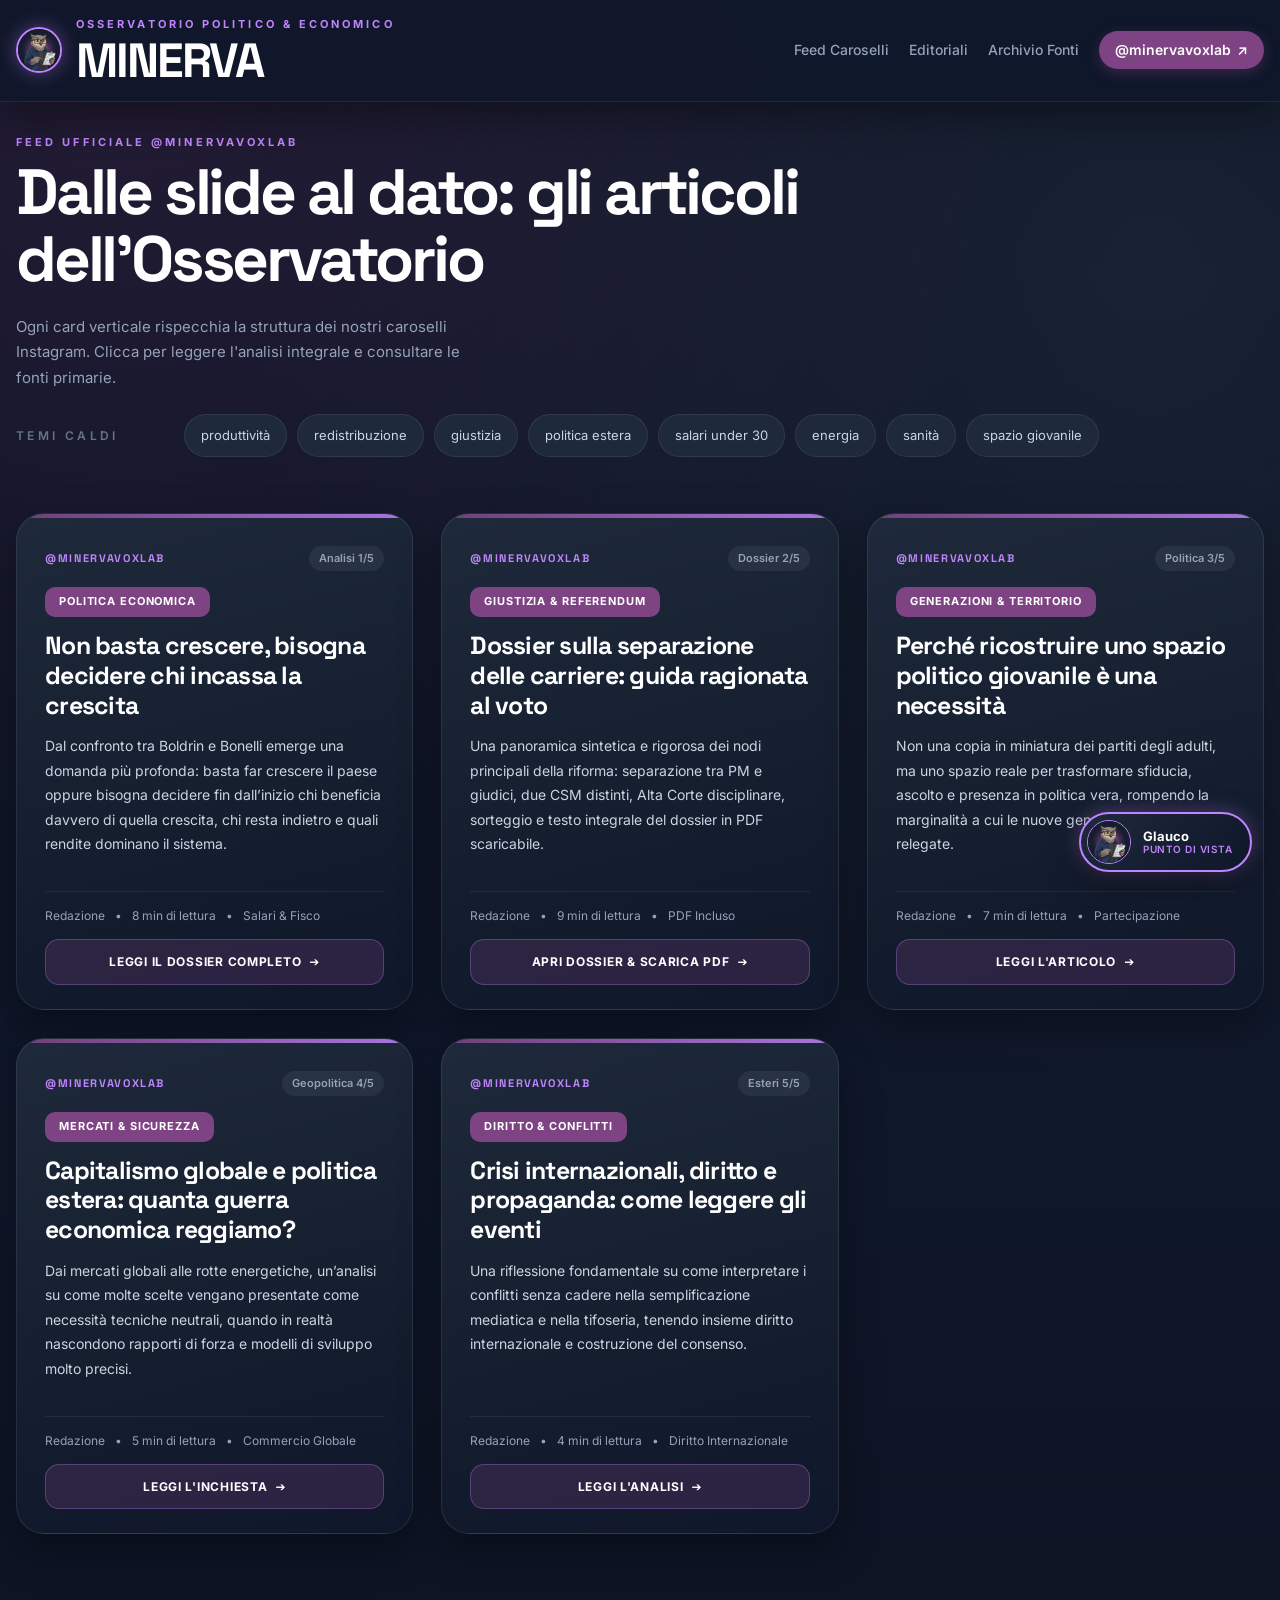
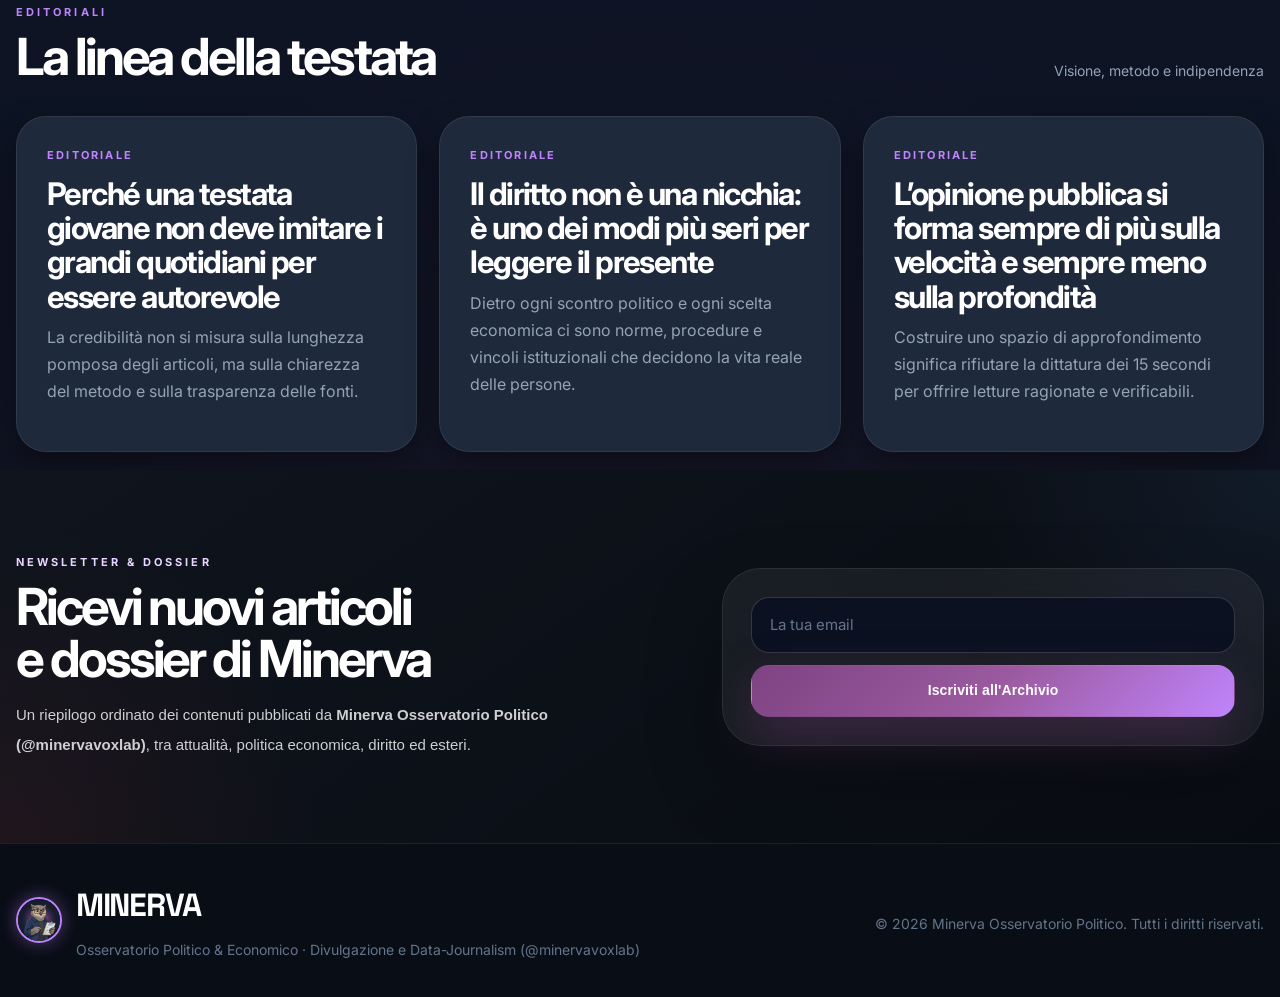
==== commit eb1e168c: "feat: layout a caroselli verticali Instagram e widget interattivo di Glauco in basso a destra" ====
--- a/index.html
+++ b/index.html
@@ -4,13 +4,14 @@
   <meta charset="UTF-8" />
   <meta name="viewport" content="width=device-width, initial-scale=1.0" />
   <title>Minerva — Osservatorio Politico (@minervavoxlab)</title>
-  <meta name="description" content="Minerva Osservatorio Politico (@minervavoxlab) - Politica, economia, giustizia, esteri e inchieste della Redazione con Glauco." />
+  <meta name="description" content="Minerva Osservatorio Politico (@minervavoxlab) - Inchieste, dati e analisi economiche nel formato carosello social." />
   <link rel="preconnect" href="https://fonts.googleapis.com">
   <link rel="preconnect" href="https://fonts.gstatic.com" crossorigin>
   <link href="https://fonts.googleapis.com/css2?family=Inter:wght@300;400;500;600;700;800&family=Space+Grotesk:wght@600;700&display=swap" rel="stylesheet">
   <link rel="stylesheet" href="styles.css" />
 </head>
 <body>
+  <!-- HEADER CON AVATAR CIRCOLARE MINIMALISTA -->
   <header class="site-header">
     <div class="container header-inner">
       <div class="brand-group">
@@ -24,12 +25,9 @@
       </div>
 
       <nav class="main-nav">
-        <a href="#prima-pagina">Prima pagina</a>
-        <a href="#focus">Focus</a>
-        <a href="#dossier">Dossier</a>
-        <a href="#in-evidenza">In evidenza</a>
+        <a href="#feed">Feed Caroselli</a>
         <a href="#editoriali">Editoriali</a>
-        <a href="#glauco-spotlight">Glauco</a>
+        <a href="#newsletter">Archivio Fonti</a>
         <a href="https://www.instagram.com/minervavoxlab" target="_blank" rel="noopener" class="nav-ig-btn">
           <span>@minervavoxlab</span> ↗
         </a>
@@ -38,209 +36,179 @@
   </header>
 
   <main>
-    <section class="front-page-hero" id="prima-pagina">
+    <!-- HERO INTRODUTTIVA FEED -->
+    <section class="front-page-hero" id="feed" style="padding-bottom: 10px;">
       <div class="container">
-        <div class="front-page-grid">
-          <!-- ARTICOLO REALE 1: APERTURA BOLDRIN-BONELLI -->
-          <article class="lead-feature">
-            <div class="lead-feature-inner">
-              <div class="glauco-badge">
-                <img src="img/glauco.png" alt="Glauco" />
-                <span>Analisi di Redazione · Certificata da Glauco</span>
-              </div>
-              <div class="lead-kicker">Politica economica</div>
-              <h1>Non basta crescere, bisogna decidere chi incassa la crescita</h1>
-              <p class="lead-summary">
-                Dal confronto tra Boldrin e Bonelli emerge una domanda più profonda: basta far crescere il paese oppure bisogna decidere fin dall’inizio chi beneficia davvero di quella crescita, chi resta indietro e quali rendite continuano a dominare il sistema.
-              </p>
-              <div class="meta">
-                <span>Redazione</span>
-                <span>•</span>
-                <span>8 min di lettura</span>
-                <span>•</span>
-                <span>Analisi economica</span>
-              </div>
-              <div class="hero-actions">
-                <a class="btn btn-blue" href="articoli/boldrin-bonelli-crescita-redistribuzione.html">Leggi l’analisi completa</a>
-                <a class="btn btn-light" href="#focus">Scorri gli articoli</a>
-              </div>
-            </div>
-          </article>
-
-          <aside class="front-side-stack">
-            <article class="front-side-card front-manifesto">
-              <div class="eyebrow eyebrow-soft">Manifesto Minerva</div>
-              <h2>Un osservatorio che prova a capire prima di schierarsi.</h2>
-              <p>
-                Politica, diritto, attualità ed esteri letti con più profondità, meno slogan e una voce editoriale riconoscibile, con la guida e il fact-checking di Glauco.
-              </p>
-            </article>
-
-            <!-- ARTICOLO REALE 2: DOSSIER SEPARAZIONE CARRIERE -->
-            <article class="front-side-card front-dossier" id="dossier">
-              <div class="eyebrow">Dossier</div>
-              <div class="story-category">Giustizia</div>
-              <h3>Dossier sulla separazione delle carriere: guida ragionata al voto</h3>
-              <p>Una panoramica sintetica dei nodi principali del referendum, con possibilità di aprire il dossier completo in PDF.</p>
-              <a href="articoli/dossier-separazione-carriere.html" class="inline-read">Apri il dossier & scarica il PDF →</a>
-            </article>
-
-            <!-- ARTICOLO REALE 3: CRISI INTERNAZIONALI -->
-            <article class="front-side-card front-mini-article">
-              <div class="eyebrow">Esteri & Diritto</div>
-              <div class="story-category">Geopolitica</div>
-              <h3>Crisi internazionali, diritto e propaganda: come leggere davvero gli eventi</h3>
-              <p>Una riflessione su come interpretare i conflitti senza cadere nella polarizzazione e nella semplificazione mediatica.</p>
-              <a href="articoli/crisi-internazionali.html" class="inline-read">Leggi l’articolo →</a>
-            </article>
-          </aside>
+        <div style="display: flex; align-items: flex-end; justify-content: space-between; gap: 20px; flex-wrap: wrap; margin-bottom: 24px;">
+          <div>
+            <div class="eyebrow">Feed Ufficiale @minervavoxlab</div>
+            <h1 style="margin: 8px 0 0; font-family: 'Space Grotesk', sans-serif; font-size: clamp(2.4rem, 5vw, 4.2rem); letter-spacing: -0.05em; line-height: 1.05; color: #FFFFFF;">
+              Dalle slide al dato: gli articoli dell'Osservatorio
+            </h1>
+          </div>
+          <p style="max-width: 480px; margin: 0; color: #94A3B8; font-size: 15px; line-height: 1.7;">
+            Ogni card verticale rispecchia la struttura dei nostri caroselli Instagram. Clicca per leggere l'analisi integrale e consultare le fonti primarie.
+          </p>
+        </div>
+
+        <!-- SIGNAL BAND (TAG RAPIDI) -->
+        <div class="signal-band" style="padding: 0 0 24px;">
+          <div class="signal-band-inner" style="padding: 0;">
+            <div class="signal-label">Temi caldi</div>
+            <div class="signal-items">
+              <span>produttività</span>
+              <span>redistribuzione</span>
+              <span>giustizia</span>
+              <span>politica estera</span>
+              <span>salari under 30</span>
+              <span>energia</span>
+              <span>sanità</span>
+              <span>spazio giovanile</span>
+            </div>
+          </div>
+        </div>
+
+        <!-- GRID DEI CAROSELLI VERTICALI (FORMATO 4:5 SOCIAL FEED) -->
+        <div class="insta-feed-grid">
+          
+          <!-- CAROSELLO 1: BOLDRIN-BONELLI (CRESCITA & REDISTRIBUZIONE) -->
+          <article class="insta-card">
+            <div class="insta-card-header">
+              <span class="insta-channel-badge">@minervavoxlab</span>
+              <span class="insta-slide-counter">Analisi 1/5</span>
+            </div>
+            <div class="insta-card-badge">Politica Economica</div>
+            <h2 class="insta-card-title">Non basta crescere, bisogna decidere chi incassa la crescita</h2>
+            <p class="insta-card-body">
+              Dal confronto tra Boldrin e Bonelli emerge una domanda più profonda: basta far crescere il paese oppure bisogna decidere fin dall’inizio chi beneficia davvero di quella crescita, chi resta indietro e quali rendite dominano il sistema.
+            </p>
+            <div class="insta-card-meta">
+              <span>Redazione</span>
+              <span>•</span>
+              <span>8 min di lettura</span>
+              <span>•</span>
+              <span>Salari & Fisco</span>
+            </div>
+            <div class="insta-card-bottom">
+              <a href="articoli/boldrin-bonelli-crescita-redistribuzione.html" class="insta-card-action">
+                <span>Leggi il Dossier Completo</span> ➔
+              </a>
+            </div>
+          </article>
+
+          <!-- CAROSELLO 2: SEPARAZIONE CARRIERE -->
+          <article class="insta-card">
+            <div class="insta-card-header">
+              <span class="insta-channel-badge">@minervavoxlab</span>
+              <span class="insta-slide-counter">Dossier 2/5</span>
+            </div>
+            <div class="insta-card-badge">Giustizia & Referendum</div>
+            <h2 class="insta-card-title">Dossier sulla separazione delle carriere: guida ragionata al voto</h2>
+            <p class="insta-card-body">
+              Una panoramica sintetica e rigorosa dei nodi principali della riforma: separazione tra PM e giudici, due CSM distinti, Alta Corte disciplinare, sorteggio e testo integrale del dossier in PDF scaricabile.
+            </p>
+            <div class="insta-card-meta">
+              <span>Redazione</span>
+              <span>•</span>
+              <span>9 min di lettura</span>
+              <span>•</span>
+              <span>PDF Incluso</span>
+            </div>
+            <div class="insta-card-bottom">
+              <a href="articoli/dossier-separazione-carriere.html" class="insta-card-action">
+                <span>Apri Dossier & Scarica PDF</span> ➔
+              </a>
+            </div>
+          </article>
+
+          <!-- CAROSELLO 3: SPAZIO POLITICO GIOVANILE -->
+          <article class="insta-card">
+            <div class="insta-card-header">
+              <span class="insta-channel-badge">@minervavoxlab</span>
+              <span class="insta-slide-counter">Politica 3/5</span>
+            </div>
+            <div class="insta-card-badge">Generazioni & Territorio</div>
+            <h2 class="insta-card-title">Perché ricostruire uno spazio politico giovanile è una necessità</h2>
+            <p class="insta-card-body">
+              Non una copia in miniatura dei partiti degli adulti, ma uno spazio reale per trasformare sfiducia, ascolto e presenza in politica vera, rompendo la marginalità a cui le nuove generazioni sono relegate.
+            </p>
+            <div class="insta-card-meta">
+              <span>Redazione</span>
+              <span>•</span>
+              <span>7 min di lettura</span>
+              <span>•</span>
+              <span>Partecipazione</span>
+            </div>
+            <div class="insta-card-bottom">
+              <a href="articoli/spazio-politico-giovanile.html" class="insta-card-action">
+                <span>Leggi l'Articolo</span> ➔
+              </a>
+            </div>
+          </article>
+
+          <!-- CAROSELLO 4: CAPITALISMO GLOBALE E POLITICA ESTERA -->
+          <article class="insta-card">
+            <div class="insta-card-header">
+              <span class="insta-channel-badge">@minervavoxlab</span>
+              <span class="insta-slide-counter">Geopolitica 4/5</span>
+            </div>
+            <div class="insta-card-badge">Mercati & Sicurezza</div>
+            <h2 class="insta-card-title">Capitalismo globale e politica estera: quanta guerra economica reggiamo?</h2>
+            <p class="insta-card-body">
+              Dai mercati globali alle rotte energetiche, un’analisi su come molte scelte vengano presentate come necessità tecniche neutrali, quando in realtà nascondono rapporti di forza e modelli di sviluppo molto precisi.
+            </p>
+            <div class="insta-card-meta">
+              <span>Redazione</span>
+              <span>•</span>
+              <span>5 min di lettura</span>
+              <span>•</span>
+              <span>Commercio Globale</span>
+            </div>
+            <div class="insta-card-bottom">
+              <a href="articoli/capitalismo-politica-estera.html" class="insta-card-action">
+                <span>Leggi l'Inchiesta</span> ➔
+              </a>
+            </div>
+          </article>
+
+          <!-- CAROSELLO 5: CRISI INTERNAZIONALI -->
+          <article class="insta-card">
+            <div class="insta-card-header">
+              <span class="insta-channel-badge">@minervavoxlab</span>
+              <span class="insta-slide-counter">Esteri 5/5</span>
+            </div>
+            <div class="insta-card-badge">Diritto & Conflitti</div>
+            <h2 class="insta-card-title">Crisi internazionali, diritto e propaganda: come leggere gli eventi</h2>
+            <p class="insta-card-body">
+              Una riflessione fondamentale su come interpretare i conflitti senza cadere nella semplificazione mediatica e nella tifoseria, tenendo insieme diritto internazionale e costruzione del consenso.
+            </p>
+            <div class="insta-card-meta">
+              <span>Redazione</span>
+              <span>•</span>
+              <span>4 min di lettura</span>
+              <span>•</span>
+              <span>Diritto Internazionale</span>
+            </div>
+            <div class="insta-card-bottom">
+              <a href="articoli/crisi-internazionali.html" class="insta-card-action">
+                <span>Leggi l'Analisi</span> ➔
+              </a>
+            </div>
+          </article>
+
         </div>
       </div>
     </section>
 
-    <!-- SEZIONE GLAUCO SPOTLIGHT -->
-    <section class="container" id="glauco-spotlight">
-      <div class="glauco-spotlight-card">
-        <img src="img/glauco.png" alt="Glauco il Fact-Checker" class="glauco-spotlight-img" />
-        <div class="glauco-spotlight-content">
-          <div class="glauco-badge">
-            <img src="img/glauco.png" alt="Glauco" />
-            <span>La Mascotte di Minerva</span>
-          </div>
-          <h3>"I dati prima della propaganda: Glauco controlla ogni numero."</h3>
-          <p>
-            Glauco è il giovane analista economico di Minerva: occhiali rettangolari neri, camicia aperta e rigore sui bilanci pubblici. Accompagna gli articoli e i caroselli Instagram di <strong>@minervavoxlab</strong> smontando gli slogan con fonti primarie e serie storiche ufficiali.
-          </p>
-          <div class="glauco-quote">
-            «Capire le strutture economiche e il diritto è l'unico modo per non farsi prendere in giro dalla politica degli annunci.»
-          </div>
-        </div>
-      </div>
-    </section>
-
-    <section class="signal-band">
-      <div class="container signal-band-inner">
-        <div class="signal-label">Temi caldi</div>
-        <div class="signal-items">
-          <span>produttività</span>
-          <span>redistribuzione</span>
-          <span>giustizia</span>
-          <span>politica estera</span>
-          <span>salari under 30</span>
-          <span>energia</span>
-          <span>sanità</span>
-          <span>spazio giovanile</span>
-        </div>
-      </div>
-    </section>
-
-    <!-- FOCUS MAGAZINE: ARTICOLI REALI SCRITTI DA TE -->
-    <section class="magazine-section" id="focus">
-      <div class="container">
-        <div class="magazine-head">
-          <div>
-            <div class="eyebrow">Focus</div>
-            <h2>Le analisi che definiscono la linea</h2>
-          </div>
-          <div class="section-note">Archivio analisi Minerva</div>
-        </div>
-
-        <div class="magazine-grid">
-          <!-- ARTICOLO REALE 4: CAPITALISMO GLOBALE E POLITICA ESTERA -->
-          <article class="mag-card mag-card-large">
-            <a href="articoli/capitalismo-politica-estera.html" class="card-link">
-              <div class="story-category">Politica</div>
-              <h3>Capitalismo globale e politica estera: quanta guerra economica regge il nostro benessere?</h3>
-              <p>
-                Dai mercati globali alle rotte energetiche, un’analisi su come molte scelte di politica estera vengano presentate come necessità economiche, quando in realtà nascondono rapporti di forza e modelli di sviluppo molto precisi.
-              </p>
-              <div class="meta">Redazione · 5 min di lettura</div>
-            </a>
-          </article>
-
-          <!-- ARTICOLO REALE 3: CRISI INTERNAZIONALI -->
-          <article class="mag-card">
-            <a href="articoli/crisi-internazionali.html" class="card-link">
-              <div class="story-category">Esteri</div>
-              <h3>Crisi internazionali, diritto e propaganda: come leggere davvero gli eventi</h3>
-              <p>Una riflessione su come interpretare i conflitti senza cadere nella semplificazione mediatica e nella tifoseria di parte.</p>
-              <div class="meta">Redazione · 4 min di lettura</div>
-            </a>
-          </article>
-
-          <!-- ARTICOLO REALE 2: SEPARAZIONE CARRIERE -->
-          <article class="mag-card">
-            <a href="articoli/dossier-separazione-carriere.html" class="card-link">
-              <div class="story-category">Giustizia</div>
-              <h3>Dossier sulla separazione delle carriere: guida ragionata al voto</h3>
-              <p>Una guida sintetica ma strutturata per orientarsi nel referendum con schede tecniche e testo PDF scaricabile.</p>
-              <div class="meta">Redazione · 4 min di lettura</div>
-            </a>
-          </article>
-        </div>
-      </div>
-    </section>
-
-    <!-- SEZIONE IN EVIDENZA: ARTICOLI REALI -->
-    <section class="split-feature-section" id="in-evidenza">
-      <div class="container split-feature-grid">
-        <div class="split-left">
-          <div class="eyebrow">In evidenza</div>
-          <h2>Articoli, dossier e nodi del presente</h2>
-
-          <div class="stacked-articles">
-            <!-- ARTICOLO REALE 1 -->
-            <article class="stack-article">
-              <a href="articoli/boldrin-bonelli-crescita-redistribuzione.html" class="card-link">
-                <div class="story-category">Politica Economica</div>
-                <h3>Non basta crescere, bisogna decidere chi incassa la crescita</h3>
-                <p>Produttività, salari, patrimoniale, welfare, energia, sanità e pensioni: il confronto Boldrin-Bonelli come sintomo di una frattura più profonda.</p>
-              </a>
-            </article>
-
-            <!-- ARTICOLO REALE 4 -->
-            <article class="stack-article">
-              <a href="articoli/capitalismo-politica-estera.html" class="card-link">
-                <div class="story-category">Politica Internazionale</div>
-                <h3>Capitalismo globale e politica estera: quanta guerra economica regge il nostro benessere?</h3>
-                <p>Quando la neutralità tecnica serve a coprire rapporti di forza, dipendenze materiali e scelte di dominio.</p>
-              </a>
-            </article>
-
-            <!-- ARTICOLO REALE 3 -->
-            <article class="stack-article">
-              <a href="articoli/crisi-internazionali.html" class="card-link">
-                <div class="story-category">Esteri & Diritto</div>
-                <h3>Crisi internazionali, diritto e propaganda: come leggere davvero gli eventi</h3>
-                <p>Capire una crisi significa tenere insieme interessi, diritto e costruzione del consenso.</p>
-              </a>
-            </article>
-          </div>
-        </div>
-
-        <aside class="split-right">
-          <!-- ARTICOLO REALE 5: SPAZIO POLITICO GIOVANILE -->
-          <article class="editorial-panel">
-            <a href="articoli/spazio-politico-giovanile.html" class="card-link">
-              <div class="mini-category red">Politica & Generazioni</div>
-              <h3>Perché ricostruire uno spazio politico giovanile non è nostalgia, ma una necessità</h3>
-              <p>Non una copia in miniatura dei partiti degli adulti, ma uno spazio reale per trasformare sfiducia, ascolto e presenza in politica vera.</p>
-              <span class="inline-read">Leggi l'articolo integrale →</span>
-            </a>
-          </article>
-        </aside>
-      </div>
-    </section>
-
-    <!-- EDITORIALI ORIGINALI DI REDAZIONE -->
-    <section class="editorial-zone" id="editoriali">
+    <!-- SEZIONE EDITORIALI DI REDAZIONE -->
+    <section class="editorial-zone" id="editoriali" style="padding-top: 60px;">
       <div class="container">
         <div class="magazine-head">
           <div>
             <div class="eyebrow">Editoriali</div>
             <h2>La linea della testata</h2>
           </div>
-          <div class="section-note">Visione, metodo, tono</div>
+          <div class="section-note">Visione, metodo e indipendenza</div>
         </div>
 
         <div class="editorial-zone-grid">
@@ -265,24 +233,26 @@
       </div>
     </section>
 
+    <!-- SEZIONE NEWSLETTER & ARCHIVIO FONTI -->
     <section class="newsletter-section" id="newsletter">
       <div class="container newsletter-grid">
         <div>
           <div class="eyebrow eyebrow-dark">Newsletter & Dossier</div>
           <h2>Ricevi nuovi articoli e dossier di Minerva</h2>
           <p>
-            Un riepilogo ordinato dei contenuti pubblicati da Minerva Osservatorio Politico (@minervavoxlab), tra attualità, politica economica, diritto ed esteri.
+            Un riepilogo ordinato dei contenuti pubblicati da <strong>Minerva Osservatorio Politico (@minervavoxlab)</strong>, tra attualità, politica economica, diritto ed esteri.
           </p>
         </div>
 
         <form class="newsletter-form">
           <input type="email" placeholder="La tua email" required />
-          <button type="submit" class="btn btn-blue full">Iscriviti</button>
+          <button type="submit" class="btn btn-blue full">Iscriviti all'Archivio</button>
         </form>
       </div>
     </section>
   </main>
 
+  <!-- FOOTER -->
   <footer class="site-footer">
     <div class="container footer-inner">
       <div class="brand-group">
@@ -295,5 +265,71 @@
       <div class="footer-copy">© 2026 Minerva Osservatorio Politico. Tutti i diritti riservati.</div>
     </div>
   </footer>
+
+  <!-- ===== WIDGET FLOTTANTE DI GLAUCO (IN BASSO A DESTRA) ===== -->
+  <aside class="glauco-float-container" aria-label="Assistente Glauco">
+    <div class="glauco-bubble" id="glaucoBubble">
+      <div class="glauco-bubble-head">
+        <div class="glauco-bubble-title">
+          <span>🦉 Il Taccuino di Glauco</span>
+        </div>
+        <button class="glauco-bubble-close" id="glaucoClose" aria-label="Chiudi popup">×</button>
+      </div>
+      <p class="glauco-bubble-text">
+        Ciao! Sono <strong>Glauco</strong>, l'analista di Minerva. Qui non troverai slogan o tifoserie: solo dati verificati su banche dati ufficiali (MEF, Bankitalia, OCSE, ISTAT).
+      </p>
+      <div class="glauco-bubble-quote">
+        «Un dato certificato smonta cento slogan elettorali.»
+      </div>
+      <p class="glauco-bubble-text" style="margin-bottom: 14px; font-size: 12px; color: #94A3B8;">
+        Scorri le card carosello per consultare i dossier completi e scaricare i documenti in PDF.
+      </p>
+      <a href="https://www.instagram.com/minervavoxlab" target="_blank" rel="noopener" class="glauco-bubble-cta">
+        Vedi i post su Instagram (@minervavoxlab) ↗
+      </a>
+    </div>
+
+    <button class="glauco-float-btn" id="glaucoToggle" aria-expanded="false" title="Apri il punto di vista di Glauco">
+      <img src="img/glauco.png" alt="Glauco" class="glauco-float-avatar" />
+      <div class="glauco-float-label">
+        <span>Glauco</span>
+        <span class="glauco-float-sub">Punto di vista</span>
+      </div>
+    </button>
+  </aside>
+
+  <!-- JAVASCRIPT LEGGERO PER IL TOGGLE DEL WIDGET DI GLAUCO -->
+  <script>
+    (() => {
+      const toggle = document.getElementById('glaucoToggle');
+      const bubble = document.getElementById('glaucoBubble');
+      const close = document.getElementById('glaucoClose');
+
+      if (!toggle || !bubble || !close) return;
+
+      const toggleBubble = () => {
+        const isActive = bubble.classList.toggle('active');
+        toggle.setAttribute('aria-expanded', String(isActive));
+      };
+
+      toggle.addEventListener('click', (e) => {
+        e.stopPropagation();
+        toggleBubble();
+      });
+
+      close.addEventListener('click', (e) => {
+        e.stopPropagation();
+        bubble.classList.remove('active');
+        toggle.setAttribute('aria-expanded', 'false');
+      });
+
+      document.addEventListener('click', (e) => {
+        if (!bubble.contains(e.target) && !toggle.contains(e.target)) {
+          bubble.classList.remove('active');
+          toggle.setAttribute('aria-expanded', 'false');
+        }
+      });
+    })();
+  </script>
 </body>
 </html>
--- a/styles.css
+++ b/styles.css
@@ -1849,74 +1849,313 @@
   border: 1px solid #C084FC;
 }
 
-.glauco-spotlight-card {
+/* ===== INSTAGRAM VERTICAL FEED CARDS (ASPECT RATIO 4:5) ===== */
+.insta-feed-grid {
   display: grid;
-  grid-template-columns: 220px 1fr;
-  gap: 32px;
-  align-items: center;
-  padding: 36px;
-  border-radius: 34px;
-  background: linear-gradient(145deg, #1E293B 0%, #0F172A 100%);
-  border: 1px solid rgba(126, 67, 130, 0.45);
-  box-shadow: 0 25px 60px rgba(0, 0, 0, 0.45);
-  margin-top: 36px;
-  position: relative;
+  grid-template-columns: repeat(auto-fill, minmax(320px, 1fr));
+  gap: 28px;
+  margin-top: 32px;
+}
+
+.insta-card {
+  position: relative;
+  display: flex;
+  flex-direction: column;
+  justify-content: space-between;
+  min-height: 480px;
+  aspect-ratio: 4 / 5;
+  padding: 32px 28px 24px;
+  border-radius: 28px;
+  background: linear-gradient(165deg, #1E293B 0%, #151F2F 55%, #0F172A 100%);
+  border: 1px solid rgba(255, 255, 255, 0.09);
+  box-shadow: 0 16px 40px rgba(0, 0, 0, 0.35);
   overflow: hidden;
-}
-
-.glauco-spotlight-card::before {
+  text-decoration: none;
+  color: inherit;
+  transition: transform 0.3s cubic-bezier(.22,.61,.36,1), box-shadow 0.3s ease, border-color 0.3s ease;
+}
+
+.insta-card::before {
   content: "";
   position: absolute;
-  top: -60px;
-  left: -60px;
-  width: 260px;
-  height: 260px;
+  top: 0;
+  left: 0;
+  right: 0;
+  height: 4px;
+  background: linear-gradient(90deg, #7E4382, #C084FC);
+  opacity: 0.85;
+}
+
+.insta-card:hover {
+  transform: translateY(-8px) scale(1.015);
+  box-shadow: 0 25px 65px rgba(0, 0, 0, 0.55), 0 0 30px rgba(126, 67, 130, 0.3);
+  border-color: rgba(192, 132, 252, 0.45);
+}
+
+.insta-card-header {
+  display: flex;
+  align-items: center;
+  justify-content: space-between;
+  gap: 12px;
+  margin-bottom: 16px;
+}
+
+.insta-channel-badge {
+  font-family: 'Space Grotesk', 'Inter', sans-serif;
+  font-size: 11px;
+  font-weight: 700;
+  letter-spacing: 0.15em;
+  text-transform: uppercase;
+  color: #C084FC;
+}
+
+.insta-slide-counter {
+  font-family: 'Inter', system-ui, sans-serif;
+  font-size: 11px;
+  font-weight: 600;
+  color: #94A3B8;
+  background: rgba(255, 255, 255, 0.06);
+  padding: 4px 10px;
+  border-radius: 999px;
+}
+
+.insta-card-badge {
+  display: inline-block;
+  align-self: flex-start;
+  padding: 6px 14px;
+  border-radius: 10px;
+  background: #7E4382;
+  color: #FFFFFF;
+  font-family: 'Inter', system-ui, sans-serif;
+  font-size: 11px;
+  font-weight: 700;
+  letter-spacing: 0.08em;
+  text-transform: uppercase;
+  margin-bottom: 14px;
+}
+
+.insta-card-title {
+  margin: 0;
+  font-family: 'Space Grotesk', 'Inter', sans-serif;
+  font-size: 1.55rem;
+  font-weight: 700;
+  line-height: 1.2;
+  color: #FFFFFF;
+  letter-spacing: -0.03em;
+}
+
+.insta-card-body {
+  margin: 14px 0 0;
+  font-family: 'Inter', system-ui, sans-serif;
+  font-size: 14px;
+  line-height: 1.75;
+  color: #CBD5E1;
+  flex-grow: 1;
+}
+
+.insta-card-meta {
+  margin-top: 18px;
+  display: flex;
+  align-items: center;
+  gap: 10px;
+  font-family: 'Inter', system-ui, sans-serif;
+  font-size: 12px;
+  color: #94A3B8;
+  border-top: 1px solid rgba(255, 255, 255, 0.07);
+  padding-top: 14px;
+}
+
+.insta-card-action {
+  margin-top: 14px;
+  width: 100%;
+  display: flex;
+  align-items: center;
+  justify-content: center;
+  gap: 8px;
+  padding: 12px 18px;
+  border-radius: 14px;
+  background: rgba(126, 67, 130, 0.25);
+  border: 1px solid rgba(192, 132, 252, 0.3);
+  color: #FFFFFF;
+  font-family: 'Inter', system-ui, sans-serif;
+  font-size: 12px;
+  font-weight: 700;
+  letter-spacing: 0.06em;
+  text-transform: uppercase;
+  transition: all 0.2s ease;
+}
+
+.insta-card:hover .insta-card-action {
+  background: #7E4382;
+  border-color: #C084FC;
+  box-shadow: 0 4px 16px rgba(126, 67, 130, 0.45);
+}
+
+/* ===== GLAUCO FLOATING WIDGET (IN BASSO A DESTRA) ===== */
+.glauco-float-container {
+  position: fixed;
+  bottom: 28px;
+  right: 28px;
+  z-index: 9999;
+  display: flex;
+  flex-direction: column;
+  align-items: flex-end;
+  pointer-events: none;
+}
+
+.glauco-bubble {
+  pointer-events: auto;
+  width: 320px;
+  padding: 22px;
+  margin-bottom: 14px;
+  border-radius: 24px;
+  background: #1E293B;
+  border: 1.5px solid rgba(192, 132, 252, 0.45);
+  box-shadow: 0 20px 50px rgba(0, 0, 0, 0.65), 0 0 25px rgba(126, 67, 130, 0.3);
+  opacity: 0;
+  visibility: hidden;
+  transform: translateY(12px) scale(0.95);
+  transition: all 0.28s cubic-bezier(.22,.61,.36,1);
+  position: relative;
+}
+
+.glauco-bubble.active {
+  opacity: 1;
+  visibility: visible;
+  transform: translateY(0) scale(1);
+}
+
+.glauco-bubble-head {
+  display: flex;
+  align-items: center;
+  justify-content: space-between;
+  border-bottom: 1px solid rgba(255, 255, 255, 0.1);
+  padding-bottom: 10px;
+  margin-bottom: 12px;
+}
+
+.glauco-bubble-title {
+  display: flex;
+  align-items: center;
+  gap: 8px;
+  font-family: 'Space Grotesk', sans-serif;
+  font-size: 15px;
+  font-weight: 700;
+  color: #FFFFFF;
+}
+
+.glauco-bubble-close {
+  background: transparent;
+  border: 0;
+  color: #94A3B8;
+  font-size: 20px;
+  cursor: pointer;
+  line-height: 1;
+  padding: 4px;
+  transition: color 0.15s;
+}
+
+.glauco-bubble-close:hover {
+  color: #FFFFFF;
+}
+
+.glauco-bubble-text {
+  font-family: 'Inter', system-ui, sans-serif;
+  font-size: 13px;
+  line-height: 1.65;
+  color: #CBD5E1;
+  margin: 0 0 12px;
+}
+
+.glauco-bubble-quote {
+  padding: 8px 12px;
+  border-left: 2px solid #C084FC;
+  background: rgba(126, 67, 130, 0.2);
+  border-radius: 0 10px 10px 0;
+  font-style: italic;
+  font-size: 12px;
+  color: #E2E8F0;
+  margin-bottom: 14px;
+}
+
+.glauco-bubble-cta {
+  display: block;
+  text-align: center;
+  padding: 9px 14px;
+  border-radius: 12px;
+  background: #7E4382;
+  color: #FFFFFF;
+  font-family: 'Inter', system-ui, sans-serif;
+  font-size: 12px;
+  font-weight: 700;
+  text-decoration: none;
+  transition: background 0.2s;
+}
+
+.glauco-bubble-cta:hover {
+  background: #9B5A9F;
+}
+
+.glauco-float-btn {
+  pointer-events: auto;
+  position: relative;
+  display: flex;
+  align-items: center;
+  gap: 12px;
+  padding: 6px 18px 6px 6px;
+  border-radius: 999px;
+  background: linear-gradient(135deg, #1E293B, #0F172A);
+  border: 2px solid #C084FC;
+  box-shadow: 0 10px 30px rgba(0, 0, 0, 0.5), 0 0 20px rgba(192, 132, 252, 0.4);
+  cursor: pointer;
+  transition: transform 0.25s cubic-bezier(.22,.61,.36,1), box-shadow 0.25s ease;
+}
+
+.glauco-float-btn:hover {
+  transform: translateY(-4px) scale(1.04);
+  box-shadow: 0 14px 40px rgba(0, 0, 0, 0.6), 0 0 28px rgba(192, 132, 252, 0.6);
+}
+
+.glauco-float-avatar {
+  width: 44px;
+  height: 44px;
   border-radius: 50%;
-  background: radial-gradient(circle, rgba(192, 132, 252, 0.18), transparent 70%);
-  pointer-events: none;
-}
-
-.glauco-spotlight-img {
-  width: 100%;
-  aspect-ratio: 1;
-  border-radius: 26px;
   object-fit: cover;
-  border: 2px solid rgba(192, 132, 252, 0.45);
-  box-shadow: 0 16px 36px rgba(0, 0, 0, 0.5);
-}
-
-.glauco-spotlight-content h3 {
-  margin: 6px 0 0;
-  font-size: 1.85rem;
+  border: 1.5px solid #C084FC;
+}
+
+.glauco-float-label {
+  font-family: 'Inter', system-ui, sans-serif;
+  font-size: 13px;
+  font-weight: 700;
   color: #FFFFFF;
-}
-
-.glauco-spotlight-content p {
-  margin: 10px 0 0;
-  color: #CBD5E1;
-  font-family: 'Inter', system-ui, sans-serif;
-  font-size: 15px;
-  line-height: 1.8;
-}
-
-.glauco-quote {
-  margin-top: 16px;
-  padding: 12px 18px;
-  border-left: 3px solid #C084FC;
-  background: rgba(126, 67, 130, 0.18);
-  border-radius: 0 14px 14px 0;
-  font-style: italic;
-  font-size: 14px;
-  color: #E2E8F0;
+  display: flex;
+  flex-direction: column;
+  line-height: 1.15;
+  text-align: left;
+}
+
+.glauco-float-sub {
+  font-size: 10px;
+  color: #C084FC;
+  font-weight: 600;
+  letter-spacing: 0.05em;
+  text-transform: uppercase;
 }
 
 @media (max-width: 780px) {
-  .glauco-spotlight-card {
+  .insta-feed-grid {
     grid-template-columns: 1fr;
-    text-align: center;
-  }
-  .glauco-spotlight-img {
-    max-width: 180px;
-    margin: 0 auto;
-  }
-}
+  }
+  .insta-card {
+    min-height: auto;
+    aspect-ratio: auto;
+  }
+  .glauco-float-container {
+    bottom: 20px;
+    right: 20px;
+  }
+  .glauco-bubble {
+    width: min(300px, calc(100vw - 40px));
+  }
+}
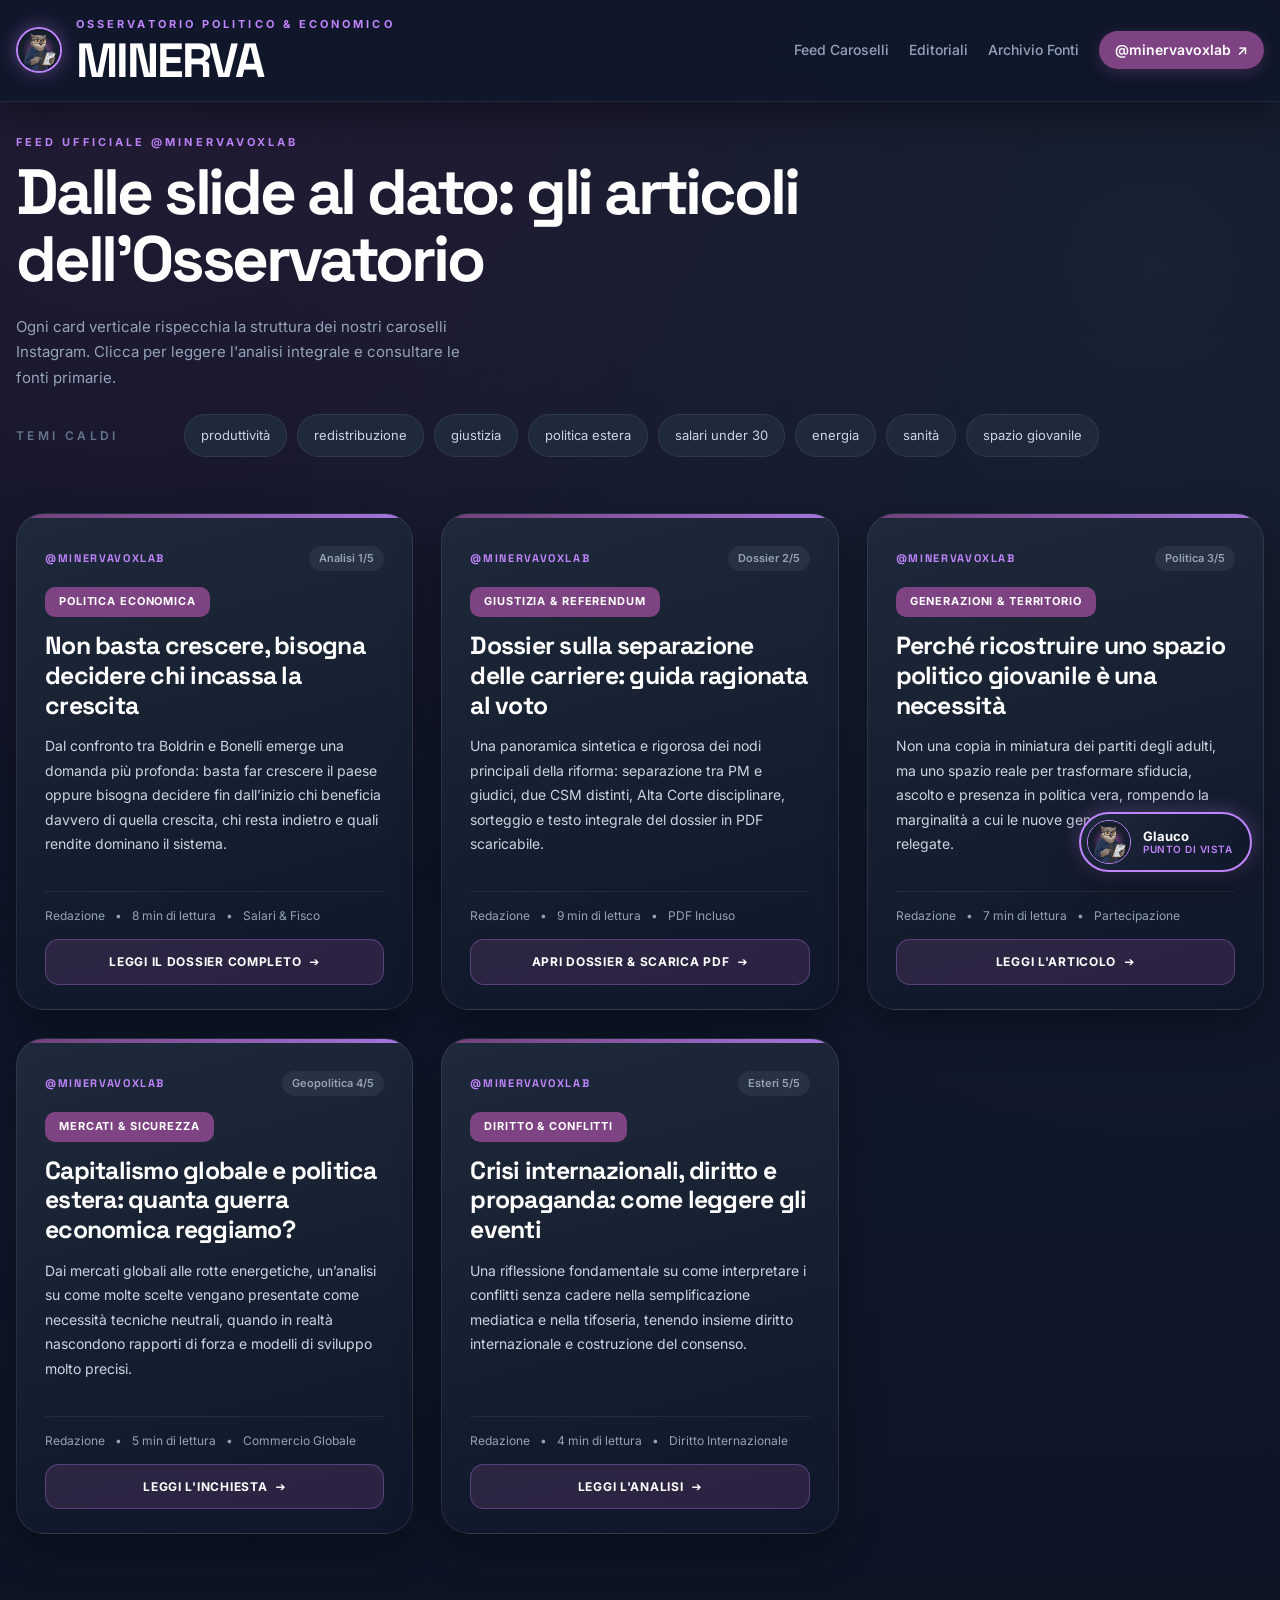
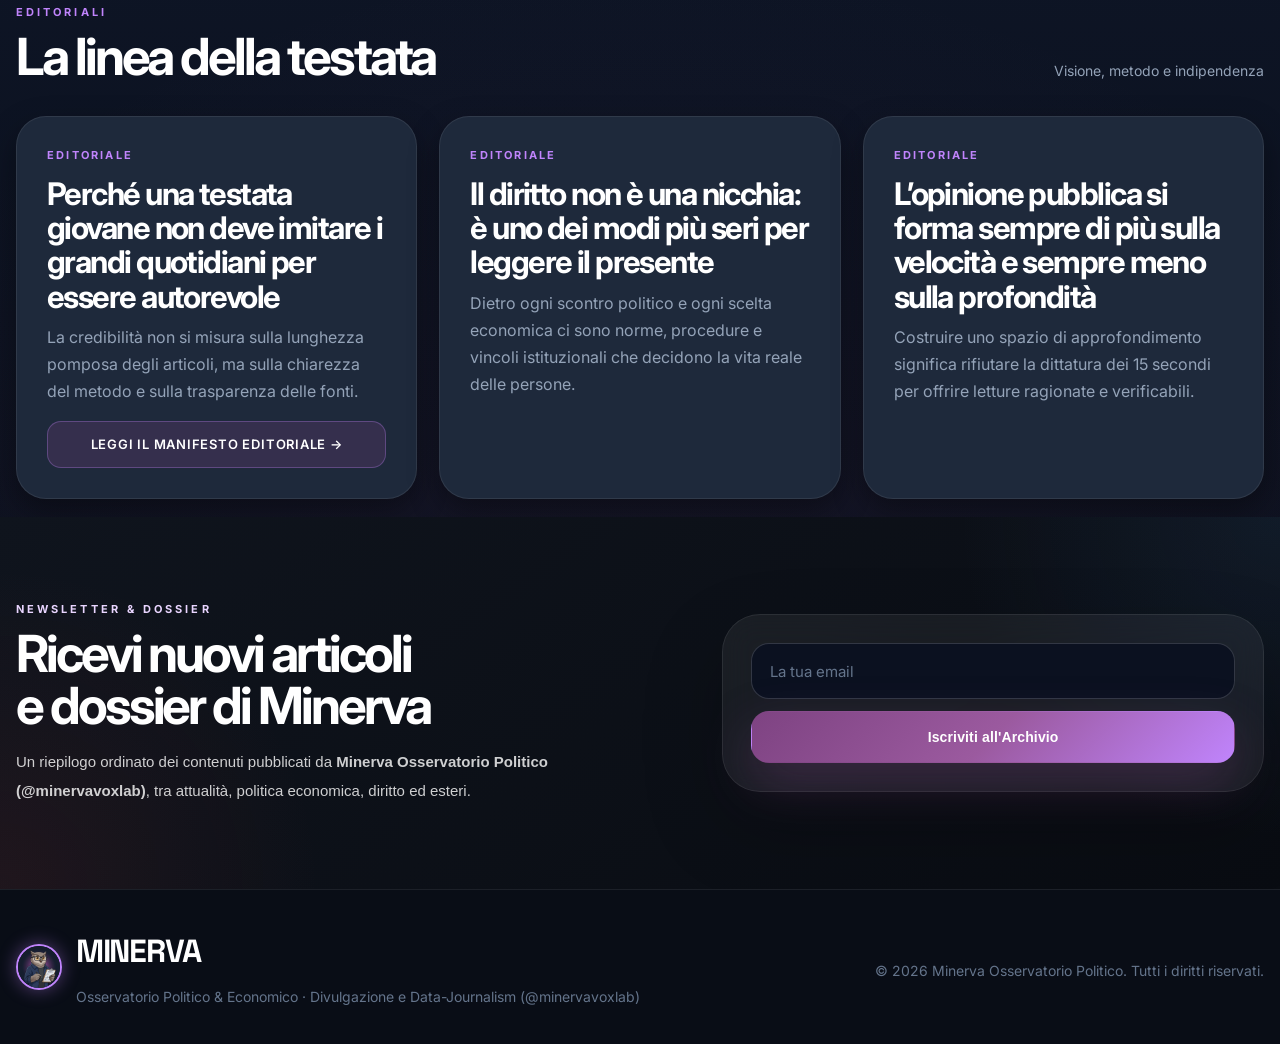
==== commit 922d43aa: "feat: restyling completo pagine articoli (sidebar, reading bar, widget Glauco e preservazione testi)" ====
--- a/index.html
+++ b/index.html
@@ -216,6 +216,9 @@
             <div class="mini-category red">Editoriale</div>
             <h3>Perché una testata giovane non deve imitare i grandi quotidiani per essere autorevole</h3>
             <p>La credibilità non si misura sulla lunghezza pomposa degli articoli, ma sulla chiarezza del metodo e sulla trasparenza delle fonti.</p>
+            <div style="margin-top: 14px;">
+              <a href="article.html" class="insta-card-action" style="font-size: 13px; font-weight: 600;">Leggi il manifesto editoriale →</a>
+            </div>
           </article>
 
           <article class="editorial-panel">
--- a/styles.css
+++ b/styles.css
@@ -233,8 +233,7 @@
   color: #ffffff;
 }
 
-.hero-section,
-.article-hero {
+.hero-section {
   position: relative;
   overflow: hidden;
   background:
@@ -243,8 +242,15 @@
   border-bottom: 1px solid rgba(12,16,22,0.06);
 }
 
-.hero-section::before,
-.article-hero::before {
+.article-hero {
+  position: relative;
+  overflow: hidden;
+  background: linear-gradient(180deg, #090E17 0%, #0F172A 100%);
+  border-bottom: 1px solid rgba(255, 255, 255, 0.08);
+  padding: 44px 0 40px;
+}
+
+.hero-section::before {
   content: "";
   position: absolute;
   inset: 0;
@@ -364,12 +370,24 @@
   pointer-events: none;
 }
 
-.hero-main h1,
-.article-hero h1 {
+.hero-main h1 {
   margin: 18px 0 0;
   font-size: clamp(2.9rem, 6vw, 5.5rem);
   line-height: 0.95;
   letter-spacing: -0.06em;
+  position: relative;
+  z-index: 1;
+  text-wrap: balance;
+}
+
+.article-hero h1 {
+  margin: 16px 0 0;
+  font-size: clamp(2.1rem, 4.2vw, 3.4rem);
+  line-height: 1.16;
+  letter-spacing: -0.03em;
+  color: #FFFFFF;
+  font-family: 'Space Grotesk', system-ui, sans-serif;
+  font-weight: 700;
   position: relative;
   z-index: 1;
   text-wrap: balance;
@@ -872,27 +890,31 @@
 }
 
 .back-link {
-  display: inline-block;
+  display: inline-flex;
+  align-items: center;
+  gap: 8px;
   margin-bottom: 24px;
-  color: var(--muted);
-  font-family: Arial, Helvetica, sans-serif;
+  color: #C084FC;
+  font-family: 'Inter', system-ui, sans-serif;
   font-size: 14px;
-  transition: color var(--transition), transform var(--transition);
+  font-weight: 600;
+  text-decoration: none;
+  transition: color 0.2s ease, transform 0.2s ease;
 }
 
 .back-link:hover {
-  color: var(--navy);
-  transform: translateX(-3px);
+  color: #E9D5FF;
+  transform: translateX(-4px);
 }
 
 .article-layout-section {
-  padding: 54px 0 80px;
+  padding: 48px 0 80px;
 }
 
 .article-layout {
   display: grid;
-  grid-template-columns: minmax(0, 1fr) 320px;
-  gap: 40px;
+  grid-template-columns: minmax(0, 1fr) 340px;
+  gap: 48px;
   align-items: start;
 }
 
@@ -901,76 +923,107 @@
 }
 
 .article-cover-frame {
-  padding: 16px;
-  border: 1px solid rgba(12,16,22,0.06);
+  margin-bottom: 32px;
+  padding: 10px;
+  border: 1px solid rgba(255, 255, 255, 0.08);
   border-radius: var(--radius-2xl);
-  background: rgba(255,255,255,0.84);
-  box-shadow: var(--shadow-lg);
-  backdrop-filter: blur(14px);
+  background: #1E293B;
+  box-shadow: 0 10px 30px rgba(0, 0, 0, 0.35);
 }
 
 .article-cover {
-  aspect-ratio: 16 / 8;
-  border-radius: 26px;
-  background: linear-gradient(135deg, #193554 0%, #111111 60%, #7a1f1f 100%);
+  aspect-ratio: 21 / 9;
+  border-radius: 18px;
+  background: linear-gradient(135deg, rgba(126, 67, 130, 0.3) 0%, rgba(15, 23, 42, 0.9) 100%);
+  border: 1px solid rgba(192, 132, 252, 0.15);
+  display: flex;
+  align-items: center;
+  justify-content: center;
+  position: relative;
+  overflow: hidden;
 }
 
 .article-image {
   width: 100%;
-  height: 480px;
+  max-height: 480px;
   display: block;
-  border-radius: 26px;
+  border-radius: 18px;
   object-fit: cover;
 }
 
 .article-body {
-  width: min(100%, var(--reading));
-  margin: 44px auto 0;
+  width: min(100%, 740px);
+  margin: 0;
 }
 
 .article-body p {
-  margin: 0 0 34px;
+  margin: 0 0 28px;
   color: #E2E8F0;
-  font-size: 1.22rem;
-  line-height: 2;
+  font-family: 'Inter', system-ui, sans-serif;
+  font-size: 1.15rem;
+  line-height: 1.95;
+  letter-spacing: -0.01em;
+}
+
+.article-body em {
+  color: #F8FAFC;
+  font-style: italic;
+}
+
+.article-body strong {
+  color: #FFFFFF;
+  font-weight: 600;
 }
 
 .highlight-box {
   margin-bottom: 36px;
-  padding: 28px;
-  border-left: 4px solid var(--navy-3);
-  border-radius: 0 24px 24px 0;
-  background: var(--bg-3);
-  border: 1px solid rgba(255, 255, 255, 0.08);
+  padding: 24px 28px;
+  border-radius: 16px;
+  background: rgba(126, 67, 130, 0.14);
+  border: 1px solid rgba(192, 132, 252, 0.25);
   border-left: 4px solid #C084FC;
-  box-shadow: var(--shadow-sm);
-  backdrop-filter: blur(8px);
+  box-shadow: 0 4px 20px rgba(0, 0, 0, 0.2);
+}
+
+.highlight-box .eyebrow {
+  color: #C084FC;
+  font-weight: 700;
+  font-size: 12px;
+  text-transform: uppercase;
+  letter-spacing: 0.08em;
 }
 
 .highlight-box p {
-  margin: 12px 0 0;
-  font-size: 1.15rem;
-  font-weight: 600;
-  line-height: 1.86;
+  margin: 10px 0 0;
+  font-size: 1.12rem;
+  font-weight: 500;
+  line-height: 1.8;
   color: #FFFFFF;
 }
 
 .context-box {
-  margin-top: 44px;
-  padding: 32px;
-  border-radius: var(--radius-xl);
+  margin-top: 40px;
+  padding: 26px 28px;
+  border-radius: 16px;
   background: linear-gradient(145deg, #1E293B, #0F172A);
-  border: 1px solid rgba(126, 67, 130, 0.4);
-  color: var(--white);
-  box-shadow: var(--shadow-lg);
+  border: 1px solid rgba(126, 67, 130, 0.35);
+  box-shadow: 0 8px 24px rgba(0, 0, 0, 0.3);
+}
+
+.context-box .eyebrow-soft {
+  color: #C084FC;
+  font-size: 12px;
+  font-weight: 700;
+  text-transform: uppercase;
+  letter-spacing: 0.08em;
 }
 
 .context-box p {
-  margin: 12px 0 0;
+  margin: 10px 0 0;
   color: #CBD5E1;
   font-family: 'Inter', system-ui, sans-serif;
-  font-size: 15px;
-  line-height: 1.92;
+  font-size: 1.05rem;
+  line-height: 1.85;
 }
 
 .article-sidebar {
@@ -979,13 +1032,26 @@
 }
 
 .sidebar-card {
-  padding: 28px;
+  padding: 24px;
+  background: #1E293B;
+  border: 1px solid rgba(255, 255, 255, 0.08);
+  border-radius: 20px;
+  box-shadow: 0 4px 20px rgba(0, 0, 0, 0.25);
+}
+
+.sidebar-card .eyebrow {
+  color: #C084FC;
+  font-size: 11px;
+  text-transform: uppercase;
+  letter-spacing: 0.08em;
+  font-weight: 700;
+  margin-bottom: 12px;
 }
 
 .sidebar-info {
   display: grid;
-  gap: 18px;
-  margin-top: 18px;
+  gap: 14px;
+  margin-top: 14px;
   font-family: 'Inter', system-ui, sans-serif;
   font-size: 14px;
   color: #CBD5E1;
@@ -993,21 +1059,86 @@
 
 .sidebar-info .label {
   display: block;
-  margin-bottom: 6px;
-  color: var(--muted);
+  margin-bottom: 4px;
+  color: #94A3B8;
+  font-size: 12px;
+}
+
+.sidebar-info strong {
+  color: #FFFFFF;
+  font-size: 15px;
+}
+
+.sidebar-badge {
+  display: inline-flex;
+  align-items: center;
+  gap: 8px;
+  padding: 6px 12px;
+  background: rgba(16, 185, 129, 0.12);
+  border: 1px solid rgba(16, 185, 129, 0.3);
+  border-radius: 999px;
+  color: #34D399;
+  font-size: 12px;
+  font-weight: 600;
+  margin-top: 8px;
+}
+
+.sidebar-badge .badge-dot {
+  width: 7px;
+  height: 7px;
+  border-radius: 50%;
+  background: #10B981;
+  box-shadow: 0 0 8px #10B981;
+}
+
+.related-link {
+  display: block;
+  text-decoration: none;
+  padding: 10px 12px;
+  margin: -4px -12px;
+  border-radius: 12px;
+  transition: all 0.2s ease;
+}
+
+.related-link:hover {
+  background: rgba(255, 255, 255, 0.05);
+  transform: translateX(4px);
 }
 
 .related-item {
-  padding-bottom: 18px;
-  margin-top: 18px;
-  border-bottom: 1px solid rgba(255, 255, 255, 0.1);
+  padding-bottom: 14px;
+  margin-top: 12px;
+  border-bottom: 1px solid rgba(255, 255, 255, 0.08);
+}
+
+.related-item:last-child {
+  border-bottom: none;
+  padding-bottom: 0;
+}
+
+.related-item .mini-category {
+  display: inline-block;
+  font-size: 11px;
+  font-weight: 700;
+  text-transform: uppercase;
+  letter-spacing: 0.06em;
+  color: #C084FC;
+  margin-bottom: 4px;
 }
 
 .related-item h3 {
-  margin: 10px 0 0;
-  font-size: 1.45rem;
-  line-height: 1.22;
-  letter-spacing: -0.03em;
+  margin: 0;
+  font-size: 0.98rem;
+  line-height: 1.42;
+  color: #F1F5F9;
+  font-weight: 600;
+  font-family: 'Inter', system-ui, sans-serif;
+  letter-spacing: -0.01em;
+  transition: color 0.2s ease;
+}
+
+.related-link:hover .related-item h3 {
+  color: #C084FC;
 }
 
 .related-last {
@@ -1594,8 +1725,8 @@
 .reading-progress-bar {
   width: 0;
   height: 100%;
-  background: linear-gradient(90deg, var(--navy), var(--navy-3), var(--red));
-  box-shadow: 0 0 18px rgba(47, 96, 143, 0.35);
+  background: linear-gradient(90deg, #7E4382 0%, #C084FC 50%, #38BDF8 100%);
+  box-shadow: 0 0 14px rgba(192, 132, 252, 0.7);
   transition: width 0.08s linear;
 }
 
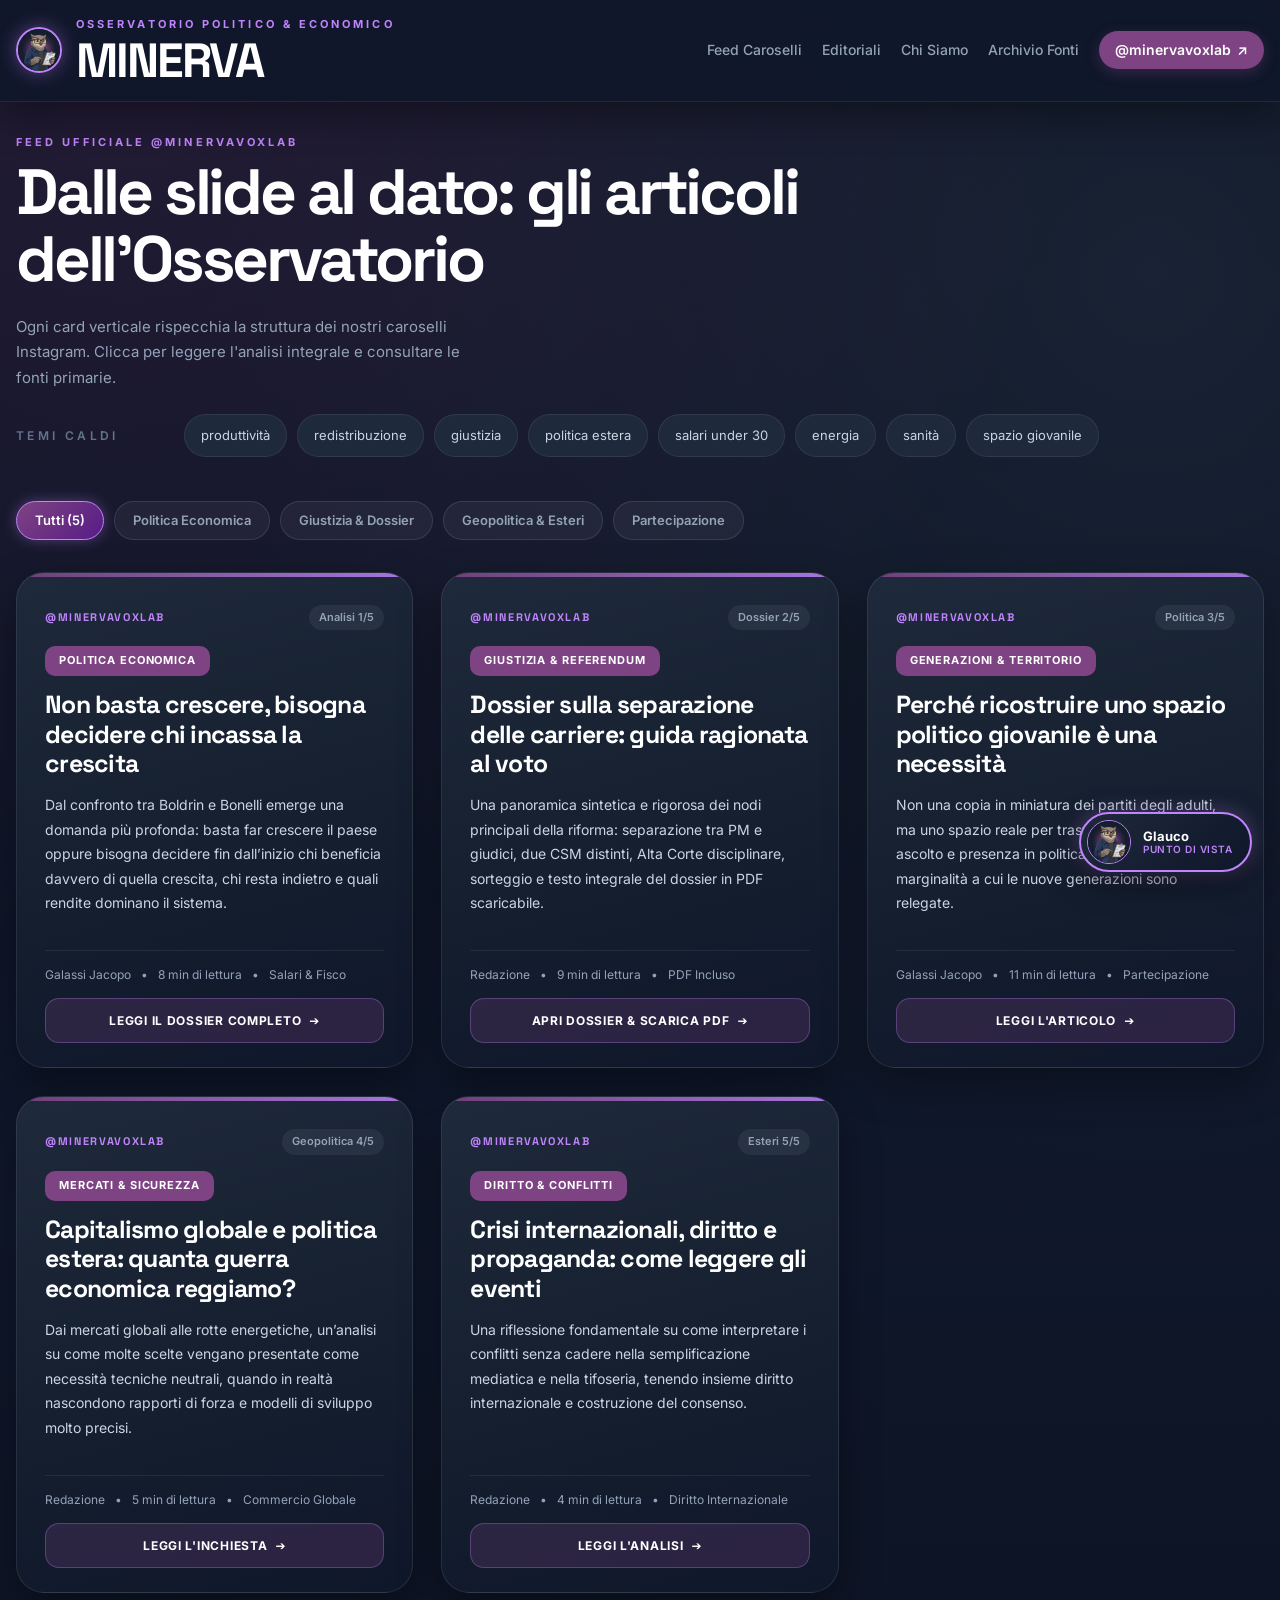
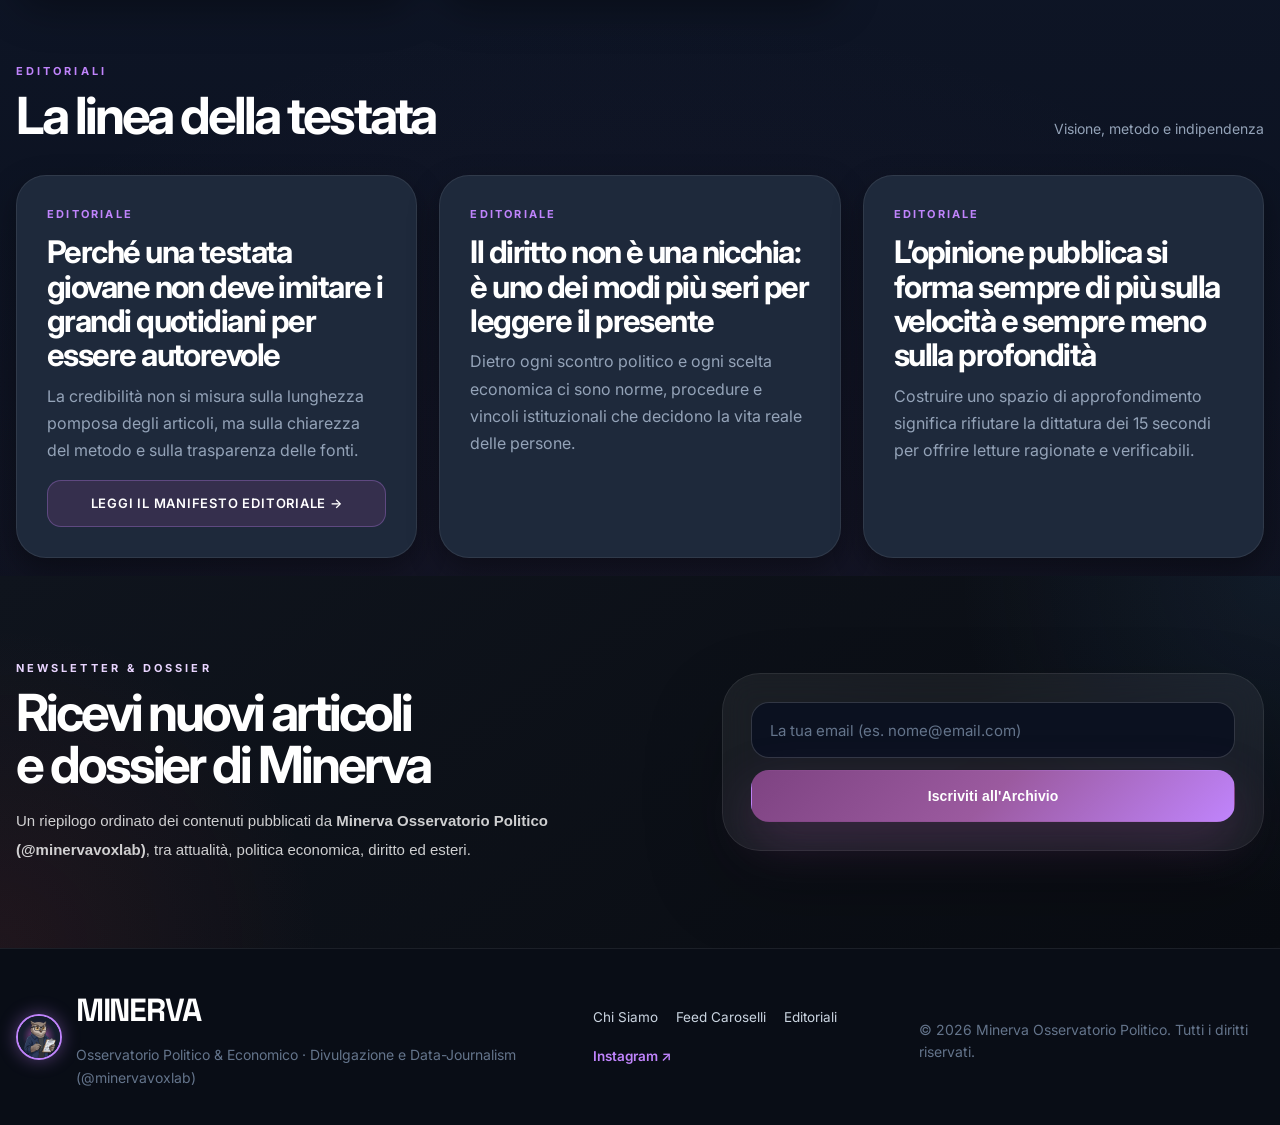
==== commit 839fe6bd: "feat: pagina Chi Siamo, filtri feed, social share bar e meta Open Graph" ====
--- a/index.html
+++ b/index.html
@@ -5,6 +5,16 @@
   <meta name="viewport" content="width=device-width, initial-scale=1.0" />
   <title>Minerva — Osservatorio Politico (@minervavoxlab)</title>
   <meta name="description" content="Minerva Osservatorio Politico (@minervavoxlab) - Inchieste, dati e analisi economiche nel formato carosello social." />
+  
+  <!-- OPEN GRAPH / SOCIAL PREVIEW -->
+  <meta property="og:type" content="website" />
+  <meta property="og:site_name" content="Minerva Osservatorio Politico" />
+  <meta property="og:title" content="Minerva — Osservatorio Politico & Economico" />
+  <meta property="og:description" content="Dalle slide al dato: inchieste indipendenti, diritto costituzionale, macroeconomia e welfare basati su fonti ufficiali." />
+  <meta property="og:image" content="https://paggynerf-lang.github.io/lentecivica/img/glauco.png" />
+  <meta property="og:url" content="https://paggynerf-lang.github.io/lentecivica/index.html" />
+  <meta name="twitter:card" content="summary_large_image" />
+
   <link rel="preconnect" href="https://fonts.googleapis.com">
   <link rel="preconnect" href="https://fonts.gstatic.com" crossorigin>
   <link href="https://fonts.googleapis.com/css2?family=Inter:wght@300;400;500;600;700;800&family=Space+Grotesk:wght@600;700&display=swap" rel="stylesheet">
@@ -27,6 +37,7 @@
       <nav class="main-nav">
         <a href="#feed">Feed Caroselli</a>
         <a href="#editoriali">Editoriali</a>
+        <a href="chi-siamo.html">Chi Siamo</a>
         <a href="#newsletter">Archivio Fonti</a>
         <a href="https://www.instagram.com/minervavoxlab" target="_blank" rel="noopener" class="nav-ig-btn">
           <span>@minervavoxlab</span> ↗
@@ -68,11 +79,20 @@
           </div>
         </div>
 
+        <!-- FILTRI RAPIDI PER CATEGORIA -->
+        <div class="feed-filters" id="feedFilters">
+          <button type="button" class="filter-btn active" data-filter="all">Tutti (5)</button>
+          <button type="button" class="filter-btn" data-filter="economia">Politica Economica</button>
+          <button type="button" class="filter-btn" data-filter="giustizia">Giustizia & Dossier</button>
+          <button type="button" class="filter-btn" data-filter="esteri">Geopolitica & Esteri</button>
+          <button type="button" class="filter-btn" data-filter="partecipazione">Partecipazione</button>
+        </div>
+
         <!-- GRID DEI CAROSELLI VERTICALI (FORMATO 4:5 SOCIAL FEED) -->
         <div class="insta-feed-grid">
           
           <!-- CAROSELLO 1: BOLDRIN-BONELLI (CRESCITA & REDISTRIBUZIONE) -->
-          <article class="insta-card">
+          <article class="insta-card" data-category="economia">
             <div class="insta-card-header">
               <span class="insta-channel-badge">@minervavoxlab</span>
               <span class="insta-slide-counter">Analisi 1/5</span>
@@ -83,7 +103,7 @@
               Dal confronto tra Boldrin e Bonelli emerge una domanda più profonda: basta far crescere il paese oppure bisogna decidere fin dall’inizio chi beneficia davvero di quella crescita, chi resta indietro e quali rendite dominano il sistema.
             </p>
             <div class="insta-card-meta">
-              <span>Redazione</span>
+              <span>Galassi Jacopo</span>
               <span>•</span>
               <span>8 min di lettura</span>
               <span>•</span>
@@ -97,7 +117,7 @@
           </article>
 
           <!-- CAROSELLO 2: SEPARAZIONE CARRIERE -->
-          <article class="insta-card">
+          <article class="insta-card" data-category="giustizia">
             <div class="insta-card-header">
               <span class="insta-channel-badge">@minervavoxlab</span>
               <span class="insta-slide-counter">Dossier 2/5</span>
@@ -122,7 +142,7 @@
           </article>
 
           <!-- CAROSELLO 3: SPAZIO POLITICO GIOVANILE -->
-          <article class="insta-card">
+          <article class="insta-card" data-category="partecipazione">
             <div class="insta-card-header">
               <span class="insta-channel-badge">@minervavoxlab</span>
               <span class="insta-slide-counter">Politica 3/5</span>
@@ -133,9 +153,9 @@
               Non una copia in miniatura dei partiti degli adulti, ma uno spazio reale per trasformare sfiducia, ascolto e presenza in politica vera, rompendo la marginalità a cui le nuove generazioni sono relegate.
             </p>
             <div class="insta-card-meta">
-              <span>Redazione</span>
-              <span>•</span>
-              <span>7 min di lettura</span>
+              <span>Galassi Jacopo</span>
+              <span>•</span>
+              <span>11 min di lettura</span>
               <span>•</span>
               <span>Partecipazione</span>
             </div>
@@ -147,7 +167,7 @@
           </article>
 
           <!-- CAROSELLO 4: CAPITALISMO GLOBALE E POLITICA ESTERA -->
-          <article class="insta-card">
+          <article class="insta-card" data-category="esteri economia">
             <div class="insta-card-header">
               <span class="insta-channel-badge">@minervavoxlab</span>
               <span class="insta-slide-counter">Geopolitica 4/5</span>
@@ -172,7 +192,7 @@
           </article>
 
           <!-- CAROSELLO 5: CRISI INTERNAZIONALI -->
-          <article class="insta-card">
+          <article class="insta-card" data-category="esteri">
             <div class="insta-card-header">
               <span class="insta-channel-badge">@minervavoxlab</span>
               <span class="insta-slide-counter">Esteri 5/5</span>
@@ -247,10 +267,15 @@
           </p>
         </div>
 
-        <form class="newsletter-form">
-          <input type="email" placeholder="La tua email" required />
-          <button type="submit" class="btn btn-blue full">Iscriviti all'Archivio</button>
-        </form>
+        <div>
+          <form class="newsletter-form" id="newsletterForm">
+            <input type="email" id="newsletterEmail" placeholder="La tua email (es. nome@email.com)" required />
+            <button type="submit" class="btn btn-blue full">Iscriviti all'Archivio</button>
+          </form>
+          <div id="newsletterSuccess" style="display: none; margin-top: 12px; color: #34D399; font-size: 13.5px; font-weight: 600;">
+            ✓ Iscrizione registrata! Riceverai i prossimi dossier e aggiornamenti di Minerva.
+          </div>
+        </div>
       </div>
     </section>
   </main>
@@ -265,6 +290,12 @@
           <div class="footer-text">Osservatorio Politico & Economico · Divulgazione e Data-Journalism (@minervavoxlab)</div>
         </div>
       </div>
+      <div style="display: flex; gap: 18px; align-items: center; flex-wrap: wrap;">
+        <a href="chi-siamo.html" style="color: #CBD5E1; font-size: 13.5px; text-decoration: none;">Chi Siamo</a>
+        <a href="#feed" style="color: #CBD5E1; font-size: 13.5px; text-decoration: none;">Feed Caroselli</a>
+        <a href="#editoriali" style="color: #CBD5E1; font-size: 13.5px; text-decoration: none;">Editoriali</a>
+        <a href="https://www.instagram.com/minervavoxlab" target="_blank" rel="noopener" style="color: #C084FC; font-size: 13.5px; font-weight: 600; text-decoration: none;">Instagram ↗</a>
+      </div>
       <div class="footer-copy">© 2026 Minerva Osservatorio Politico. Tutti i diritti riservati.</div>
     </div>
   </footer>
@@ -301,37 +332,73 @@
     </button>
   </aside>
 
-  <!-- JAVASCRIPT LEGGERO PER IL TOGGLE DEL WIDGET DI GLAUCO -->
+  <!-- JAVASCRIPT: TOGGLE WIDGET GLAUCO, FILTRI CATEGORIE, NEWSLETTER -->
   <script>
     (() => {
+      // 1. Filtri per Categoria
+      const filterBtns = document.querySelectorAll('.filter-btn');
+      const cards = document.querySelectorAll('.insta-card');
+
+      filterBtns.forEach(btn => {
+        btn.addEventListener('click', () => {
+          filterBtns.forEach(b => b.classList.remove('active'));
+          btn.classList.add('active');
+          const filter = btn.dataset.filter;
+
+          cards.forEach(card => {
+            const categories = card.dataset.category || '';
+            if (filter === 'all' || categories.split(' ').includes(filter)) {
+              card.classList.remove('filter-hidden');
+            } else {
+              card.classList.add('filter-hidden');
+            }
+          });
+        });
+      });
+
+      // 2. Toggle Widget Glauco
       const toggle = document.getElementById('glaucoToggle');
       const bubble = document.getElementById('glaucoBubble');
       const close = document.getElementById('glaucoClose');
 
-      if (!toggle || !bubble || !close) return;
-
-      const toggleBubble = () => {
-        const isActive = bubble.classList.toggle('active');
-        toggle.setAttribute('aria-expanded', String(isActive));
-      };
-
-      toggle.addEventListener('click', (e) => {
-        e.stopPropagation();
-        toggleBubble();
-      });
-
-      close.addEventListener('click', (e) => {
-        e.stopPropagation();
-        bubble.classList.remove('active');
-        toggle.setAttribute('aria-expanded', 'false');
-      });
-
-      document.addEventListener('click', (e) => {
-        if (!bubble.contains(e.target) && !toggle.contains(e.target)) {
+      if (toggle && bubble && close) {
+        const toggleBubble = () => {
+          const isActive = bubble.classList.toggle('active');
+          toggle.setAttribute('aria-expanded', String(isActive));
+        };
+
+        toggle.addEventListener('click', (e) => {
+          e.stopPropagation();
+          toggleBubble();
+        });
+
+        close.addEventListener('click', (e) => {
+          e.stopPropagation();
           bubble.classList.remove('active');
           toggle.setAttribute('aria-expanded', 'false');
-        }
-      });
+        });
+
+        document.addEventListener('click', (e) => {
+          if (!bubble.contains(e.target) && !toggle.contains(e.target)) {
+            bubble.classList.remove('active');
+            toggle.setAttribute('aria-expanded', 'false');
+          }
+        });
+      }
+
+      // 3. Feedback Newsletter Form
+      const form = document.getElementById('newsletterForm');
+      const email = document.getElementById('newsletterEmail');
+      const success = document.getElementById('newsletterSuccess');
+      if (form && email && success) {
+        form.addEventListener('submit', (e) => {
+          e.preventDefault();
+          if (email.value) {
+            form.style.display = 'none';
+            success.style.display = 'block';
+          }
+        });
+      }
     })();
   </script>
 </body>
--- a/styles.css
+++ b/styles.css
@@ -2290,3 +2290,231 @@
     width: min(300px, calc(100vw - 40px));
   }
 }
+
+/* ===== FILTRI FEED CAROSELLI ===== */
+.feed-filters {
+  display: flex;
+  gap: 10px;
+  flex-wrap: wrap;
+  margin: 20px 0 32px;
+}
+
+.filter-btn {
+  padding: 8px 18px;
+  background: rgba(255, 255, 255, 0.05);
+  border: 1px solid rgba(255, 255, 255, 0.1);
+  border-radius: 999px;
+  color: #94A3B8;
+  font-family: 'Inter', system-ui, sans-serif;
+  font-size: 13px;
+  font-weight: 600;
+  cursor: pointer;
+  transition: all 0.2s ease;
+}
+
+.filter-btn:hover {
+  background: rgba(255, 255, 255, 0.1);
+  color: #FFFFFF;
+  border-color: rgba(192, 132, 252, 0.4);
+}
+
+.filter-btn.active {
+  background: linear-gradient(135deg, #7E4382, #581C87);
+  color: #FFFFFF;
+  border-color: #C084FC;
+  box-shadow: 0 0 14px rgba(192, 132, 252, 0.35);
+}
+
+.insta-card.filter-hidden {
+  display: none !important;
+}
+
+/* ===== SOCIAL SHARE BAR (ARTICOLI) ===== */
+.article-share-bar {
+  margin: 36px 0;
+  padding: 18px 22px;
+  background: rgba(30, 41, 59, 0.7);
+  border: 1px solid rgba(255, 255, 255, 0.08);
+  border-radius: 16px;
+  display: flex;
+  align-items: center;
+  justify-content: space-between;
+  gap: 16px;
+  flex-wrap: wrap;
+}
+
+.share-title {
+  font-size: 13px;
+  font-weight: 700;
+  text-transform: uppercase;
+  letter-spacing: 0.06em;
+  color: #C084FC;
+}
+
+.share-buttons {
+  display: flex;
+  gap: 10px;
+  flex-wrap: wrap;
+}
+
+.share-btn {
+  display: inline-flex;
+  align-items: center;
+  gap: 6px;
+  padding: 8px 14px;
+  border-radius: 10px;
+  font-size: 13px;
+  font-weight: 600;
+  text-decoration: none;
+  border: 1px solid transparent;
+  cursor: pointer;
+  transition: all 0.2s ease;
+  font-family: 'Inter', system-ui, sans-serif;
+}
+
+.share-btn-wa {
+  background: rgba(37, 211, 102, 0.12);
+  color: #25D366;
+  border-color: rgba(37, 211, 102, 0.3);
+}
+
+.share-btn-wa:hover {
+  background: #25D366;
+  color: #0F172A;
+}
+
+.share-btn-tg {
+  background: rgba(56, 189, 248, 0.12);
+  color: #38BDF8;
+  border-color: rgba(56, 189, 248, 0.3);
+}
+
+.share-btn-tg:hover {
+  background: #0284C7;
+  color: #FFFFFF;
+}
+
+.share-btn-copy {
+  background: rgba(255, 255, 255, 0.08);
+  color: #E2E8F0;
+  border-color: rgba(255, 255, 255, 0.15);
+}
+
+.share-btn-copy:hover {
+  background: rgba(255, 255, 255, 0.16);
+  color: #FFFFFF;
+}
+
+/* ===== PAGINA CHI SIAMO ===== */
+.about-grid {
+  display: grid;
+  grid-template-columns: minmax(0, 1fr) 340px;
+  gap: 40px;
+  align-items: start;
+  margin-top: 40px;
+}
+
+.about-card {
+  padding: 32px;
+  background: #1E293B;
+  border: 1px solid rgba(255, 255, 255, 0.08);
+  border-radius: 20px;
+  margin-bottom: 28px;
+  box-shadow: 0 4px 20px rgba(0, 0, 0, 0.25);
+}
+
+.about-card h2 {
+  font-family: 'Space Grotesk', system-ui, sans-serif;
+  font-size: 1.6rem;
+  color: #FFFFFF;
+  margin: 12px 0 16px;
+  letter-spacing: -0.02em;
+}
+
+.about-card p {
+  color: #CBD5E1;
+  font-size: 1.05rem;
+  line-height: 1.85;
+  margin: 0 0 18px;
+}
+
+.method-grid {
+  display: grid;
+  grid-template-columns: repeat(auto-fit, minmax(240px, 1fr));
+  gap: 18px;
+  margin-top: 20px;
+}
+
+.method-pillar {
+  padding: 20px;
+  background: rgba(15, 23, 42, 0.6);
+  border: 1px solid rgba(192, 132, 252, 0.2);
+  border-radius: 14px;
+}
+
+.method-pillar .pillar-num {
+  font-family: 'Space Grotesk', sans-serif;
+  font-size: 1.4rem;
+  font-weight: 700;
+  color: #C084FC;
+}
+
+.method-pillar h3 {
+  font-size: 1.1rem;
+  color: #FFFFFF;
+  margin: 8px 0 6px;
+}
+
+.method-pillar p {
+  font-size: 0.92rem;
+  color: #94A3B8;
+  line-height: 1.6;
+  margin: 0;
+}
+
+.founder-card {
+  padding: 28px;
+  background: linear-gradient(145deg, #1E293B, #162032);
+  border: 1px solid rgba(126, 67, 130, 0.4);
+  border-radius: 20px;
+}
+
+.founder-badge {
+  display: inline-block;
+  padding: 4px 10px;
+  background: rgba(192, 132, 252, 0.15);
+  color: #C084FC;
+  border-radius: 999px;
+  font-size: 11px;
+  font-weight: 700;
+  text-transform: uppercase;
+  letter-spacing: 0.06em;
+  margin-bottom: 12px;
+}
+
+.contact-box-card {
+  padding: 24px;
+  background: #1E293B;
+  border: 1px solid rgba(255, 255, 255, 0.08);
+  border-radius: 20px;
+  margin-top: 24px;
+}
+
+.contact-item {
+  display: flex;
+  align-items: center;
+  gap: 12px;
+  padding: 12px 0;
+  border-bottom: 1px solid rgba(255, 255, 255, 0.06);
+}
+
+.contact-item:last-child {
+  border-bottom: none;
+  padding-bottom: 0;
+}
+
+@media (max-width: 900px) {
+  .about-grid {
+    grid-template-columns: 1fr;
+  }
+}
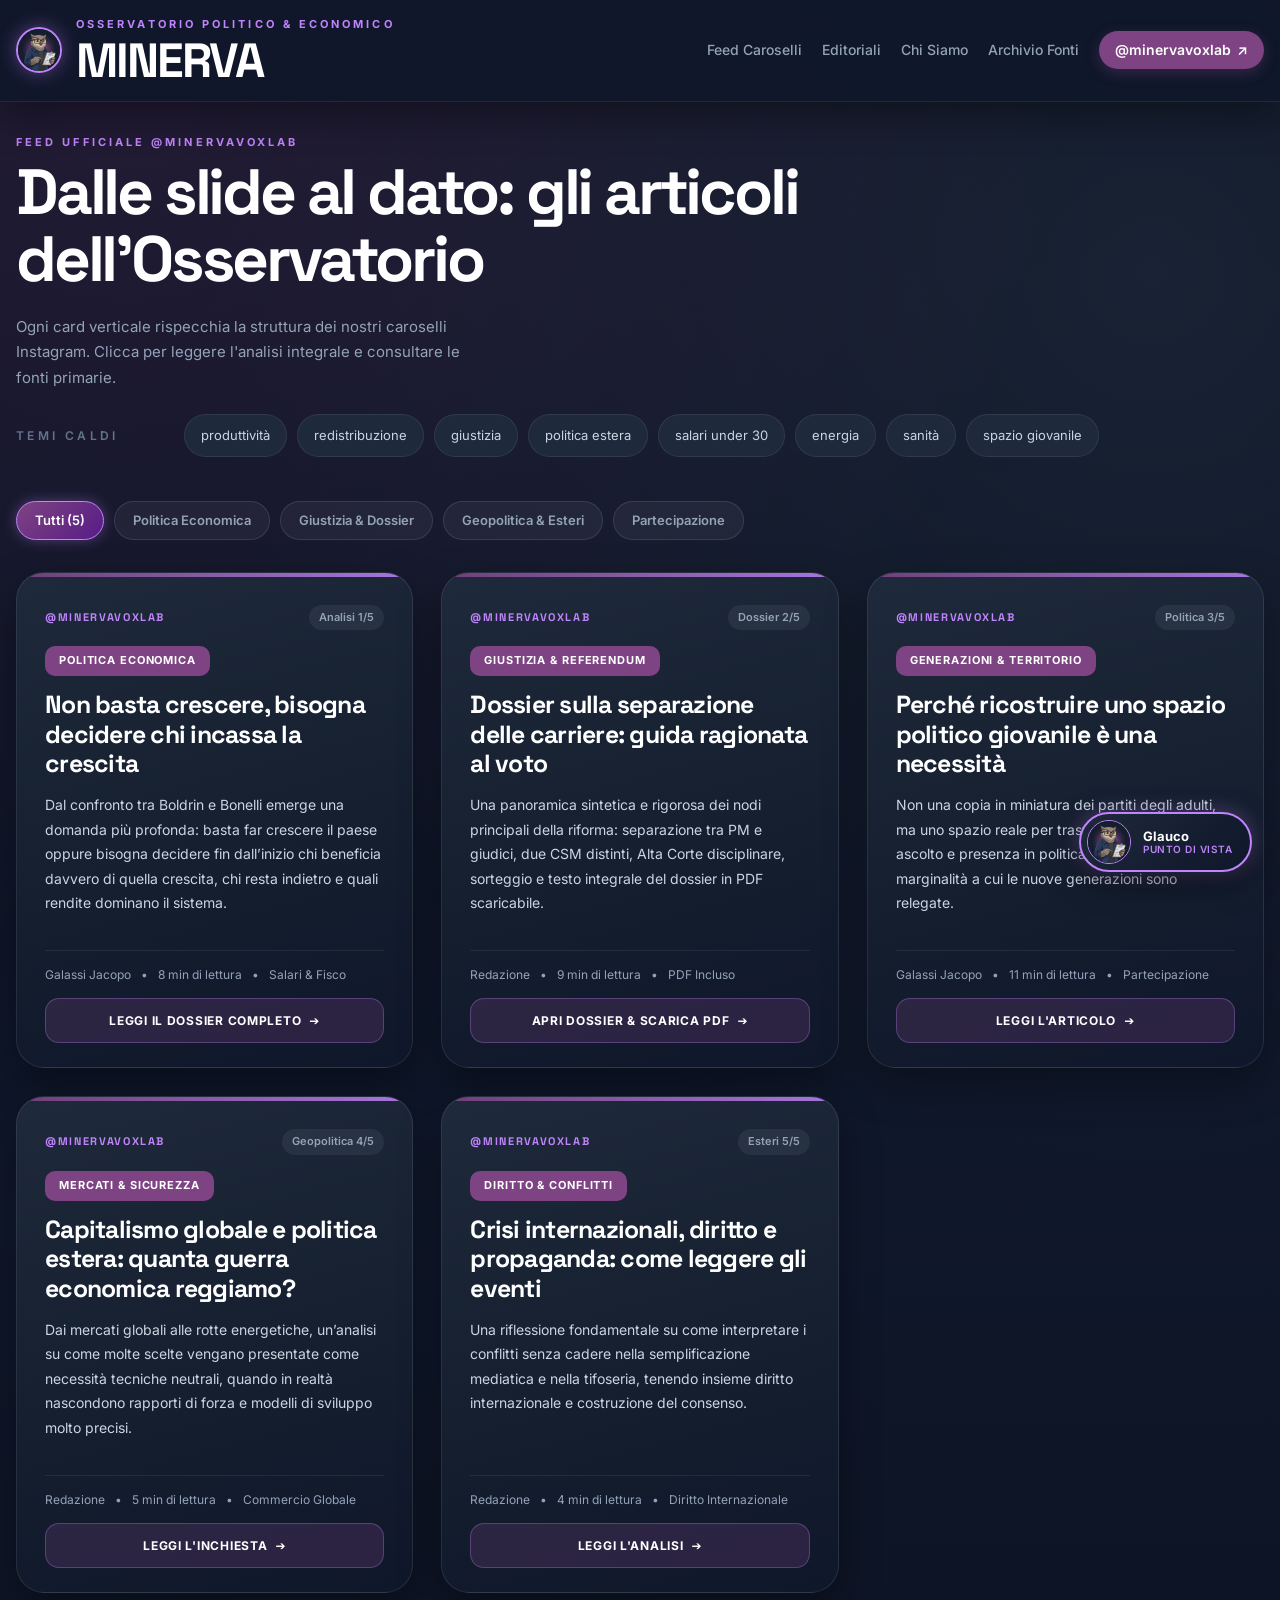
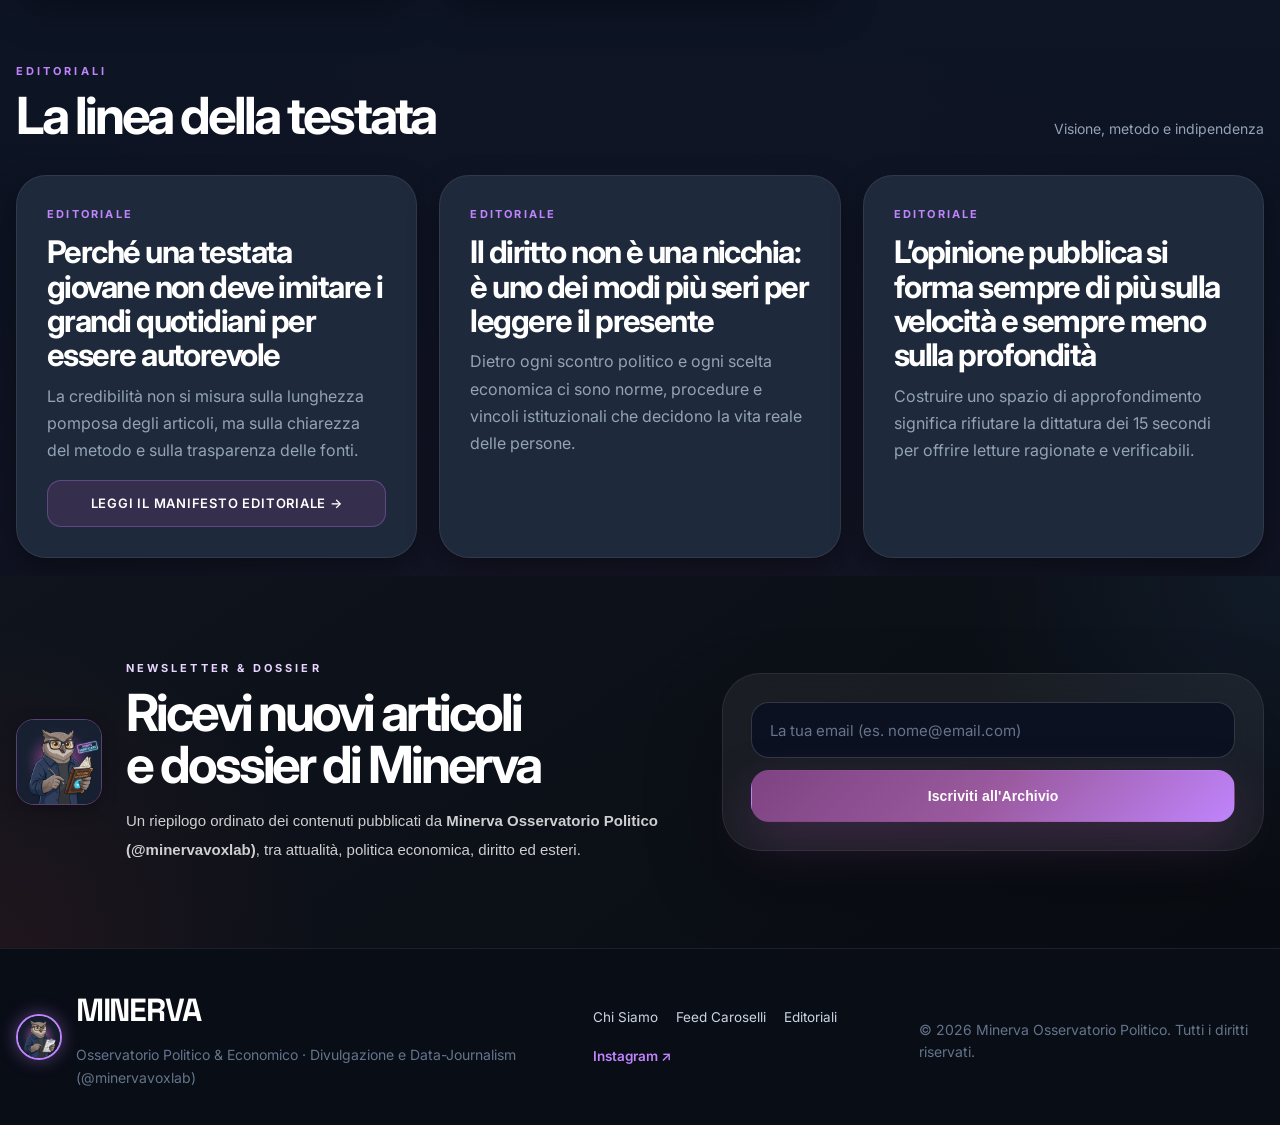
==== commit 61f3fd30: "feat: integrazione illustrazioni coordinate di Glauco (giurista, analista e taccuino)" ====
--- a/index.html
+++ b/index.html
@@ -259,12 +259,15 @@
     <!-- SEZIONE NEWSLETTER & ARCHIVIO FONTI -->
     <section class="newsletter-section" id="newsletter">
       <div class="container newsletter-grid">
-        <div>
-          <div class="eyebrow eyebrow-dark">Newsletter & Dossier</div>
-          <h2>Ricevi nuovi articoli e dossier di Minerva</h2>
-          <p>
-            Un riepilogo ordinato dei contenuti pubblicati da <strong>Minerva Osservatorio Politico (@minervavoxlab)</strong>, tra attualità, politica economica, diritto ed esteri.
-          </p>
+        <div style="display: flex; gap: 24px; align-items: center; flex-wrap: wrap;">
+          <img src="img/glauco-taccuino.jpg" alt="Glauco Archivio Fonti" style="width: 86px; height: 86px; border-radius: 18px; border: 1px solid rgba(192, 132, 252, 0.4); object-fit: cover; box-shadow: 0 4px 16px rgba(0,0,0,0.3); flex-shrink: 0;" />
+          <div style="flex: 1; min-width: 260px;">
+            <div class="eyebrow eyebrow-dark">Newsletter & Dossier</div>
+            <h2>Ricevi nuovi articoli e dossier di Minerva</h2>
+            <p>
+              Un riepilogo ordinato dei contenuti pubblicati da <strong>Minerva Osservatorio Politico (@minervavoxlab)</strong>, tra attualità, politica economica, diritto ed esteri.
+            </p>
+          </div>
         </div>
 
         <div>
@@ -304,8 +307,9 @@
   <aside class="glauco-float-container" aria-label="Assistente Glauco">
     <div class="glauco-bubble" id="glaucoBubble">
       <div class="glauco-bubble-head">
-        <div class="glauco-bubble-title">
-          <span>🦉 Il Taccuino di Glauco</span>
+        <div class="glauco-bubble-title" style="display: flex; align-items: center; gap: 8px;">
+          <img src="img/glauco-taccuino.jpg" alt="Glauco" style="width: 26px; height: 26px; border-radius: 50%; object-fit: cover; border: 1px solid #C084FC;" />
+          <span>Il Taccuino di Glauco</span>
         </div>
         <button class="glauco-bubble-close" id="glaucoClose" aria-label="Chiudi popup">×</button>
       </div>
